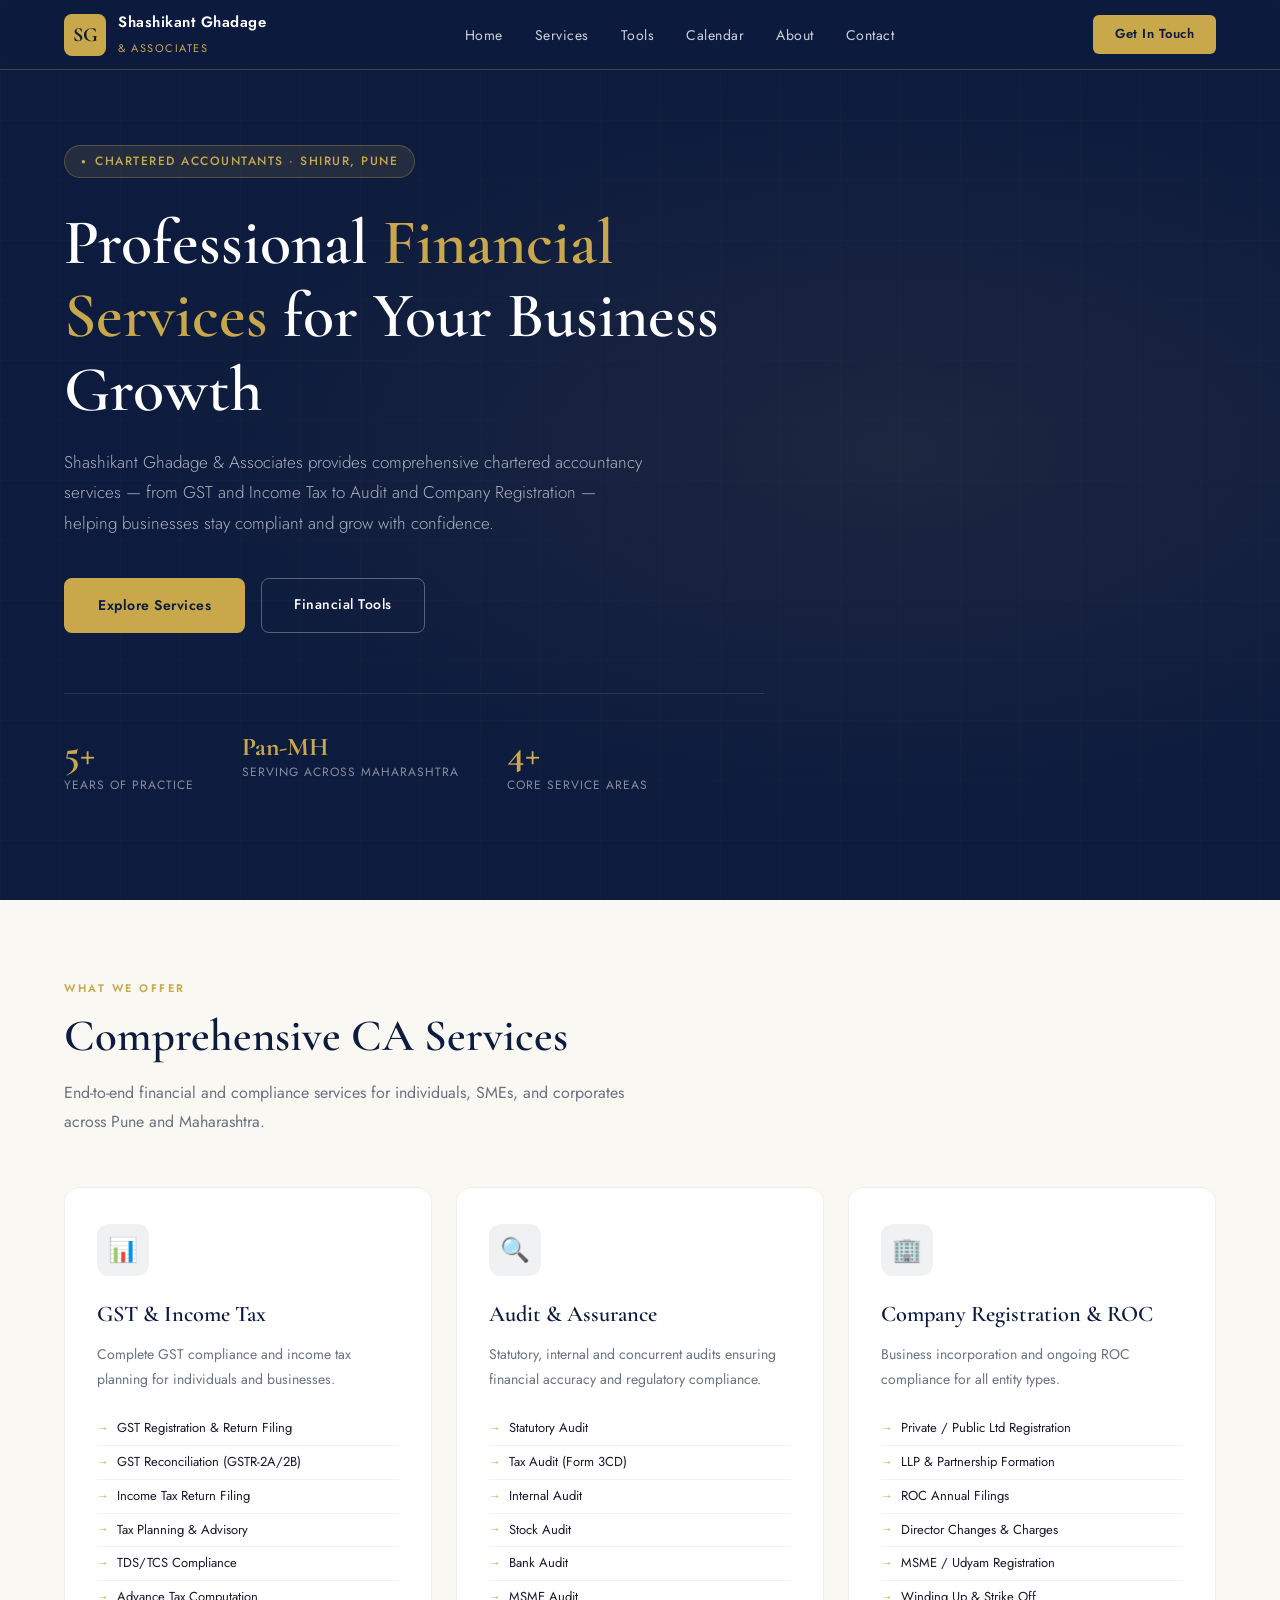
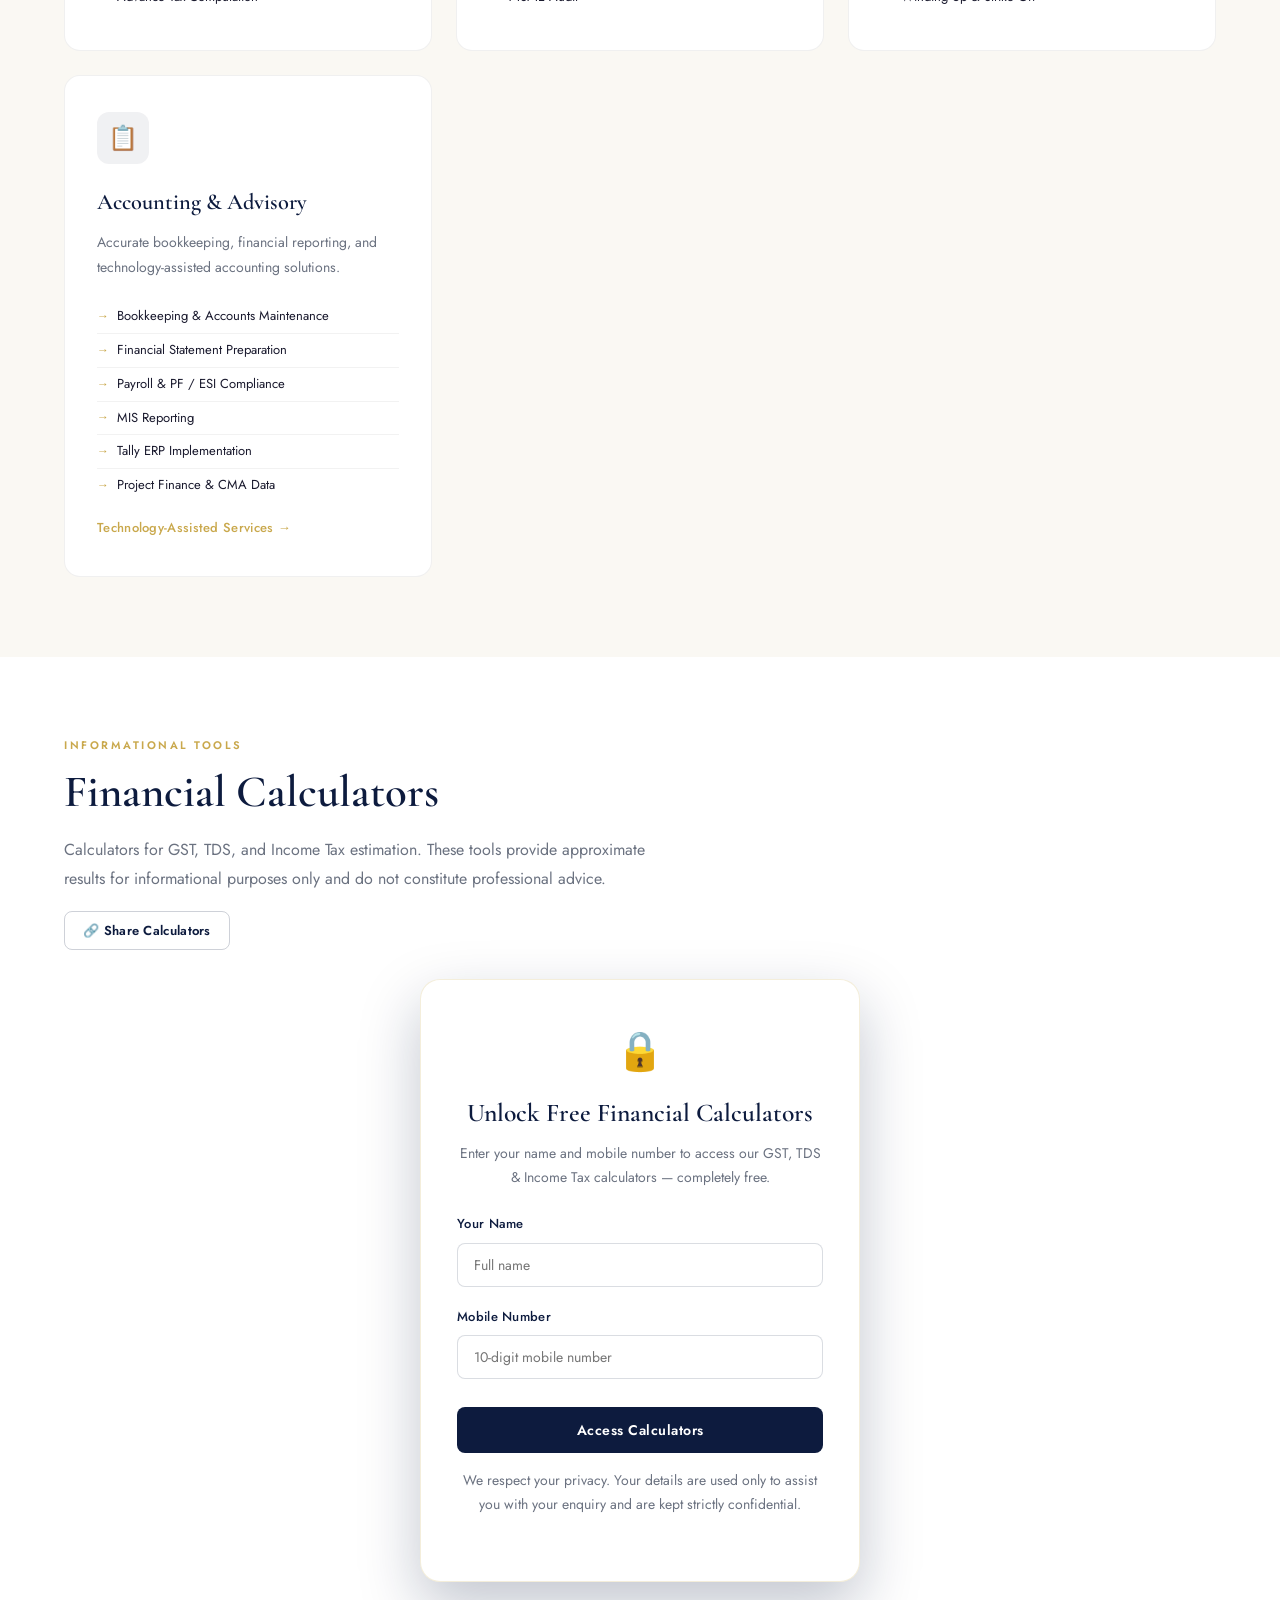
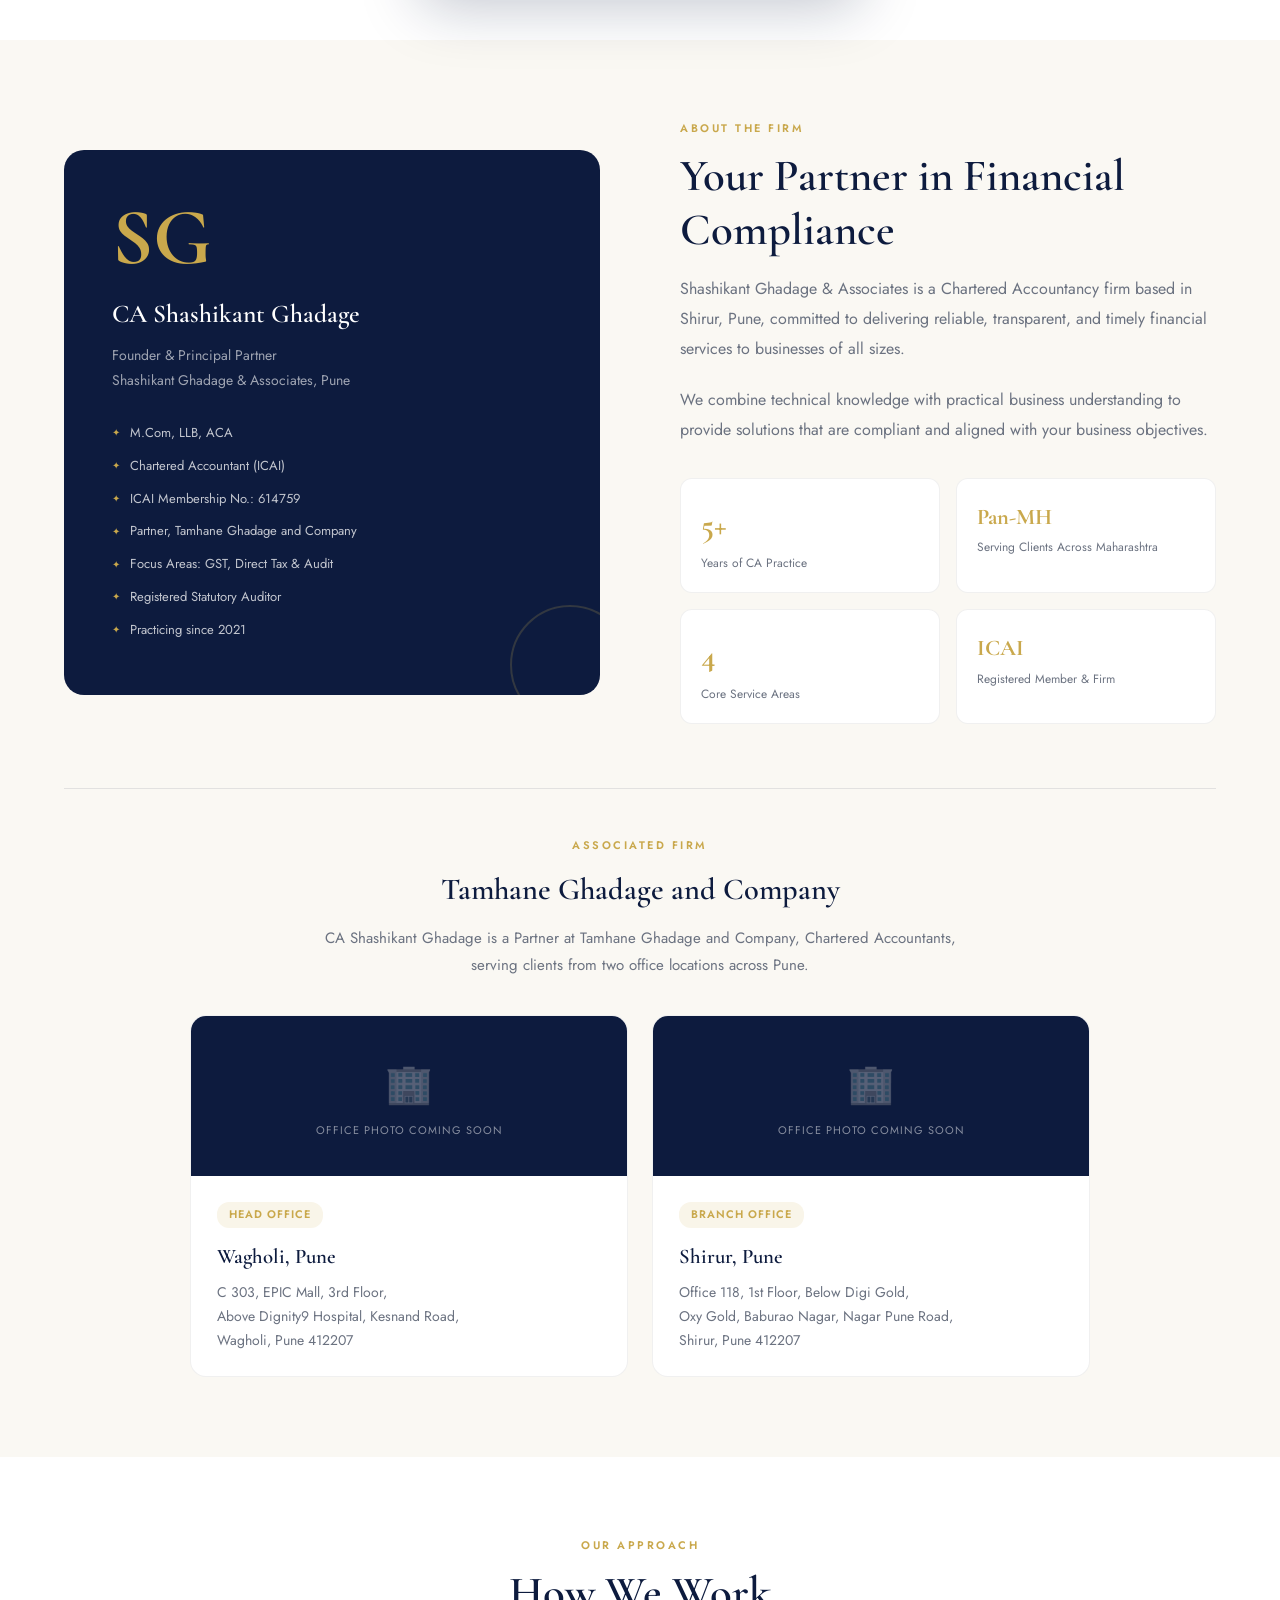
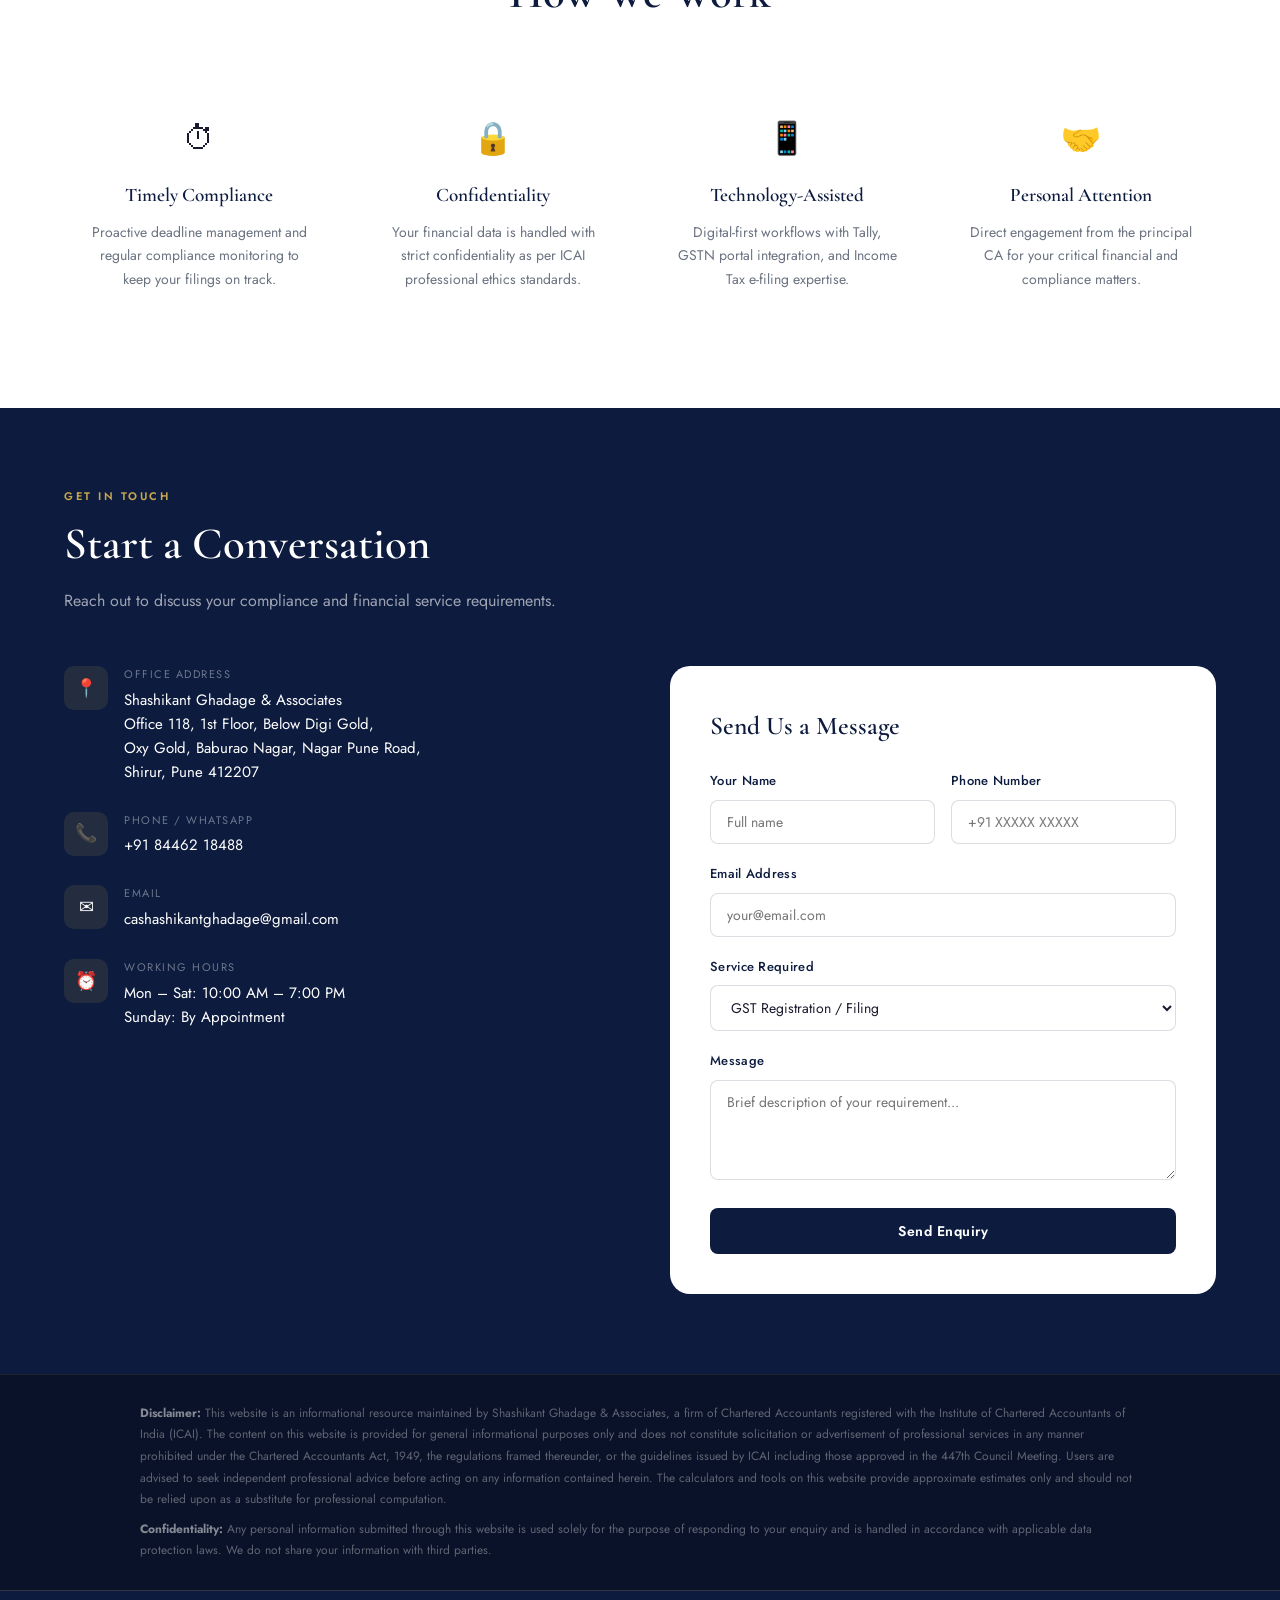
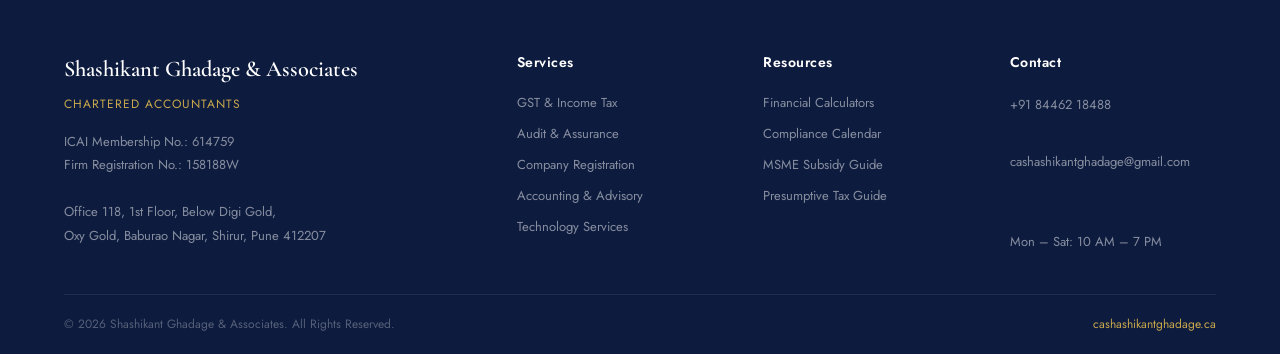
==== index.html @ b11e9767 "Add qualifications and associated firm (Tamhane Ghadage and Company) - Profile now lists qualificati" ====
<!DOCTYPE html>
<html lang="en">
<head>
<meta charset="UTF-8">
<meta name="viewport" content="width=device-width, initial-scale=1.0">
<title>Shashikant Ghadage & Associates | Chartered Accountants, Pune</title>
<meta name="description" content="Shashikant Ghadage & Associates is a Chartered Accountancy firm in Shirur, Pune offering GST, Income Tax, Audit, Company Registration and financial advisory services.">
<meta property="og:title" content="Shashikant Ghadage & Associates | Chartered Accountants">
<meta property="og:description" content="Professional CA services — GST, Income Tax, Audit and Company Registration — for businesses across Pune and Maharashtra.">
<meta property="og:type" content="website">
<meta property="og:url" content="https://cashashikantghadage.ca">
<link rel="icon" type="image/svg+xml" href="favicon.svg">
<link rel="canonical" href="https://cashashikantghadage.ca">
<link rel="preconnect" href="https://fonts.googleapis.com">
<link href="https://fonts.googleapis.com/css2?family=Cormorant+Garamond:wght@400;500;600;700&family=Jost:wght@300;400;500;600&display=swap" rel="stylesheet">
<link rel="stylesheet" href="style.css">
<style>
  /* ── Hero ── */
  #home {
    min-height: 100vh; background: var(--navy);
    display: flex; align-items: center; padding: 100px 5% 60px;
    position: relative; overflow: hidden;
  }
  .hero-bg {
    position: absolute; inset: 0;
    background: radial-gradient(ellipse at 70% 50%, rgba(201,168,76,0.08) 0%, transparent 60%);
  }
  .hero-grid {
    position: absolute; inset: 0; opacity: 0.04;
    background-image: linear-gradient(rgba(201,168,76,0.5) 1px, transparent 1px),
      linear-gradient(90deg, rgba(201,168,76,0.5) 1px, transparent 1px);
    background-size: 60px 60px;
  }
  .hero-content { max-width: 700px; position: relative; }
  .hero-badge {
    display: inline-flex; align-items: center; gap: 8px;
    background: rgba(201,168,76,0.12); border: 1px solid rgba(201,168,76,0.3);
    color: var(--gold); padding: 6px 16px; border-radius: 20px;
    font-size: 12px; font-weight: 500; letter-spacing: 1.5px; text-transform: uppercase;
    margin-bottom: 28px;
  }
  .hero-badge::before { content: '\25CF'; font-size: 8px; }
  #home h1 {
    font-family: 'Cormorant Garamond', serif;
    font-size: clamp(2.8rem, 5vw, 4.2rem);
    font-weight: 600; color: var(--white); line-height: 1.15;
    margin-bottom: 20px;
  }
  #home h1 em { color: var(--gold); font-style: normal; }
  .hero-sub {
    font-size: 17px; color: rgba(255,255,255,0.65); line-height: 1.8;
    margin-bottom: 40px; font-weight: 300; max-width: 580px;
  }
  .hero-btns { display: flex; gap: 16px; flex-wrap: wrap; }
  .hero-btns .btn-outline { color: var(--white); border-color: rgba(255,255,255,0.3); }
  .hero-btns .btn-outline:hover { border-color: var(--gold); color: var(--gold); }
  .hero-stats {
    display: flex; gap: 48px; margin-top: 60px;
    padding-top: 40px; border-top: 1px solid rgba(255,255,255,0.1);
  }
  .stat-num {
    font-family: 'Cormorant Garamond', serif;
    font-size: 2.4rem; font-weight: 700; color: var(--gold); line-height: 1;
  }
  .stat-lbl { font-size: 12px; color: rgba(255,255,255,0.5); margin-top: 4px; letter-spacing: 1px; text-transform: uppercase; }

  /* ── Services ── */
  #services { background: var(--cream); }
  .services-grid { display: grid; grid-template-columns: repeat(auto-fit, minmax(280px, 1fr)); gap: 24px; }
  .service-card {
    background: var(--white); border-radius: 16px; padding: 36px 32px;
    border: 1px solid rgba(0,0,0,0.06); transition: all 0.3s;
    position: relative; overflow: hidden;
  }
  .service-card::before {
    content: ''; position: absolute; top: 0; left: 0; right: 0;
    height: 3px; background: var(--gold); transform: scaleX(0); transition: transform 0.3s;
  }
  .service-card:hover { transform: translateY(-4px); box-shadow: 0 20px 40px rgba(13,27,62,0.1); }
  .service-card:hover::before { transform: scaleX(1); }
  .svc-icon {
    width: 52px; height: 52px; background: rgba(13,27,62,0.06);
    border-radius: 12px; display: flex; align-items: center; justify-content: center;
    font-size: 24px; margin-bottom: 20px;
  }
  .service-card h3 {
    font-family: 'Cormorant Garamond', serif; font-size: 1.4rem;
    font-weight: 600; color: var(--navy); margin-bottom: 10px;
  }
  .service-card p { font-size: 14px; color: var(--muted); line-height: 1.8; margin-bottom: 20px; }
  .svc-list { list-style: none; }
  .svc-list li {
    font-size: 13px; color: var(--text); padding: 6px 0;
    border-bottom: 1px solid rgba(0,0,0,0.05); display: flex; align-items: center; gap: 8px;
  }
  .svc-list li::before { content: '\2192'; color: var(--gold); font-size: 12px; }
  .svc-list li:last-child { border-bottom: none; }
  .service-card .svc-link {
    display: inline-block; margin-top: 16px; font-size: 13px;
    color: var(--gold); text-decoration: none; font-weight: 500;
    letter-spacing: 0.3px; transition: color 0.2s;
  }
  .service-card .svc-link:hover { color: var(--navy); }

  /* ── Tools ── */
  #tools { background: var(--white); }
  .tools-tabs { display: flex; gap: 8px; margin-bottom: 40px; flex-wrap: wrap; }
  .tool-tab {
    padding: 10px 24px; border-radius: 8px; font-size: 14px; font-weight: 500;
    cursor: pointer; border: 1.5px solid rgba(13,27,62,0.15);
    background: transparent; color: var(--muted); transition: all 0.2s; font-family: 'Jost', sans-serif;
  }
  .tool-tab.active { background: var(--navy); color: var(--white); border-color: var(--navy); }
  .tool-tab:hover:not(.active) { border-color: var(--navy); color: var(--navy); }
  .tool-panel { display: none; }
  .tool-panel.active { display: block; }
  .tool-card {
    background: var(--cream); border-radius: 20px; padding: 40px;
    border: 1px solid var(--border);
  }
  .tool-grid { display: grid; grid-template-columns: 1fr 1fr; gap: 40px; align-items: start; }
  .tool-inputs h3 { font-family: 'Cormorant Garamond', serif; font-size: 1.5rem; font-weight: 600; color: var(--navy); margin-bottom: 6px; }
  .tool-inputs p { font-size: 14px; color: var(--muted); margin-bottom: 28px; }

  /* ── Tools lead gate ── */
  #toolsWrap { position: relative; }
  .tools-gate { display: none; }
  #toolsWrap.locked .tools-inner { filter: blur(7px); pointer-events: none; user-select: none; max-height: 560px; overflow: hidden; }
  #toolsWrap.locked .tools-gate {
    display: flex; position: absolute; inset: 0; z-index: 5;
    align-items: center; justify-content: center; padding: 20px;
  }
  .gate-card {
    background: var(--white); border-radius: 20px; padding: 40px 36px;
    max-width: 440px; width: 100%; text-align: center;
    box-shadow: 0 24px 60px rgba(13,27,62,0.25); border: 1px solid var(--border);
  }
  .gate-card .gate-icon { font-size: 2.4rem; margin-bottom: 12px; }
  .gate-card h3 { font-family: 'Cormorant Garamond', serif; font-size: 1.6rem; font-weight: 600; color: var(--navy); margin-bottom: 8px; }
  .gate-card > p { font-size: 14px; color: var(--muted); line-height: 1.7; margin-bottom: 24px; }
  .gate-card .form-group { text-align: left; }
  .gate-card .calc-btn { margin-top: 8px; }
  .gate-note { font-size: 11px; color: var(--muted); margin-top: 16px; line-height: 1.6; }

  /* ── About ── */
  #about { background: var(--cream); }
  .about-grid { display: grid; grid-template-columns: 1fr 1fr; gap: 80px; align-items: center; }
  .about-visual {
    background: var(--navy); border-radius: 20px; padding: 48px;
    position: relative; overflow: hidden;
  }
  .about-visual::after {
    content: ''; position: absolute; bottom: -30px; right: -30px;
    width: 120px; height: 120px; border: 2px solid rgba(201,168,76,0.2); border-radius: 50%;
  }
  .about-initials {
    font-family: 'Cormorant Garamond', serif;
    font-size: 5rem; font-weight: 700; color: var(--gold); line-height: 1; margin-bottom: 16px;
  }
  .about-visual h3 { color: var(--white); font-family: 'Cormorant Garamond', serif; font-size: 1.6rem; font-weight: 600; margin-bottom: 8px; }
  .about-visual p { color: rgba(255,255,255,0.6); font-size: 14px; line-height: 1.8; }
  .qual-list { list-style: none; margin-top: 24px; }
  .qual-list li { color: rgba(255,255,255,0.75); font-size: 13px; padding: 6px 0; display: flex; align-items: center; gap: 10px; }
  .qual-list li::before { content: '\2726'; color: var(--gold); font-size: 10px; }
  .about-content p { font-size: 16px; color: var(--muted); line-height: 1.9; margin-bottom: 20px; }
  .about-points { display: grid; grid-template-columns: 1fr 1fr; gap: 16px; margin-top: 32px; }
  .about-point {
    background: var(--white); border-radius: 12px; padding: 20px;
    border: 1px solid rgba(0,0,0,0.06);
  }
  .about-point .num { font-family: 'Cormorant Garamond', serif; font-size: 2rem; font-weight: 700; color: var(--gold); }
  .about-point .desc { font-size: 12px; color: var(--muted); margin-top: 4px; line-height: 1.5; }

  /* ── Associated Firm ── */
  .assoc-firm { margin-top: 64px; padding-top: 48px; border-top: 1px solid rgba(13,27,62,0.1); }
  .assoc-header { text-align: center; max-width: 640px; margin: 0 auto 36px; }
  .assoc-header h3 { font-family: 'Cormorant Garamond', serif; font-size: 1.9rem; font-weight: 600; color: var(--navy); margin-bottom: 10px; }
  .assoc-header p { font-size: 15px; color: var(--muted); line-height: 1.8; }
  .office-grid { display: grid; grid-template-columns: 1fr 1fr; gap: 24px; max-width: 900px; margin: 0 auto; }
  .office-card { background: var(--white); border-radius: 16px; overflow: hidden; border: 1px solid rgba(0,0,0,0.06); transition: all 0.3s; }
  .office-card:hover { transform: translateY(-4px); box-shadow: 0 20px 40px rgba(13,27,62,0.1); }
  .office-photo { height: 160px; background: var(--navy); display: flex; flex-direction: column; align-items: center; justify-content: center; gap: 8px; color: rgba(255,255,255,0.5); }
  .office-photo span { font-size: 2.4rem; opacity: 0.7; }
  .office-photo small { font-size: 11px; letter-spacing: 1px; text-transform: uppercase; }
  .office-body { padding: 24px 26px; }
  .office-badge { display: inline-block; background: rgba(201,168,76,0.12); color: var(--gold); font-size: 11px; font-weight: 600; letter-spacing: 1px; text-transform: uppercase; padding: 4px 12px; border-radius: 12px; margin-bottom: 12px; }
  .office-body h4 { font-family: 'Cormorant Garamond', serif; font-size: 1.3rem; font-weight: 600; color: var(--navy); margin-bottom: 8px; }
  .office-body p { font-size: 14px; color: var(--muted); line-height: 1.7; }
  @media (max-width: 768px) { .office-grid { grid-template-columns: 1fr; } }

  /* ── Why Us ── */
  #why { background: var(--white); }
  .why-grid { display: grid; grid-template-columns: repeat(auto-fit, minmax(220px, 1fr)); gap: 24px; }
  .why-card { text-align: center; padding: 36px 24px; }
  .why-icon { font-size: 2rem; margin-bottom: 16px; }
  .why-card h4 { font-family: 'Cormorant Garamond', serif; font-size: 1.2rem; font-weight: 600; color: var(--navy); margin-bottom: 10px; }
  .why-card p { font-size: 14px; color: var(--muted); line-height: 1.7; }

  /* ── Contact ── */
  #contact { background: var(--navy); color: var(--white); }
  #contact .section-tag { color: var(--gold); }
  #contact h2 { color: var(--white); }
  #contact .section-sub { color: rgba(255,255,255,0.6); }
  .contact-grid { display: grid; grid-template-columns: 1fr 1fr; gap: 60px; }
  .contact-item { display: flex; gap: 16px; margin-bottom: 28px; }
  .c-icon {
    width: 44px; height: 44px; background: rgba(201,168,76,0.12);
    border-radius: 10px; display: flex; align-items: center; justify-content: center;
    font-size: 18px; flex-shrink: 0;
  }
  .c-label { font-size: 11px; color: rgba(255,255,255,0.4); letter-spacing: 1.5px; text-transform: uppercase; margin-bottom: 4px; }
  .c-val { font-size: 15px; color: var(--white); line-height: 1.6; }
  .c-val a { color: var(--white); text-decoration: none; }
  .c-val a:hover { color: var(--gold); }
  .contact-form-wrap { background: var(--white); border-radius: 20px; padding: 40px; }
  .contact-form-wrap h3 { font-family: 'Cormorant Garamond', serif; font-size: 1.6rem; font-weight: 600; color: var(--navy); margin-bottom: 24px; }
  .contact-form-wrap .submit-btn {
    width: 100%; padding: 13px; background: var(--navy); color: var(--white);
    border: none; border-radius: 8px; font-size: 14px; font-weight: 600;
    cursor: pointer; font-family: 'Jost', sans-serif; letter-spacing: 0.5px; transition: background 0.2s;
  }
  .contact-form-wrap .submit-btn:hover { background: var(--gold); color: var(--navy); }

  /* ── Mobile ── */
  @media (max-width: 768px) {
    .tool-grid, .about-grid, .contact-grid { grid-template-columns: 1fr; gap: 28px; }
    .hero-stats { gap: 28px; }
    .about-points { grid-template-columns: 1fr 1fr; }
    .tool-card { padding: 24px; }
  }
</style>
</head>
<body>

<!-- NAVIGATION -->
<nav class="site-nav">
  <a class="logo" href="#home">
    <div class="logo-icon">SG</div>
    <div class="logo-text">
      <span>Shashikant Ghadage</span>
      <small>& Associates</small>
    </div>
  </a>
  <ul class="nav-links">
    <li><a href="#home">Home</a></li>
    <li><a href="#services">Services</a></li>
    <li><a href="#tools">Tools</a></li>
    <li><a href="compliance-calendar.html">Calendar</a></li>
    <li><a href="#about">About</a></li>
    <li><a href="#contact">Contact</a></li>
  </ul>
  <a class="nav-cta" href="#contact">Get In Touch</a>
  <button class="hamburger" onclick="toggleMenu()" aria-label="Toggle navigation">
    <span></span><span></span><span></span>
  </button>
</nav>

<!-- HERO -->
<section id="home">
  <div class="hero-bg"></div>
  <div class="hero-grid"></div>
  <div class="hero-content">
    <div class="hero-badge">Chartered Accountants &middot; Shirur, Pune</div>
    <h1>Professional <em>Financial Services</em> for Your Business Growth</h1>
    <p class="hero-sub">Shashikant Ghadage & Associates provides comprehensive chartered accountancy services — from GST and Income Tax to Audit and Company Registration — helping businesses stay compliant and grow with confidence.</p>
    <div class="hero-btns">
      <a href="#services" class="btn-primary">Explore Services</a>
      <a href="#tools" class="btn-outline">Financial Tools</a>
    </div>
    <div class="hero-stats">
      <div>
        <div class="stat-num" data-count="5">0</div>
        <div class="stat-lbl">Years of Practice</div>
      </div>
      <div>
        <div class="stat-num" style="font-size:1.6rem; line-height:1;">Pan-MH</div>
        <div class="stat-lbl">Serving Across Maharashtra</div>
      </div>
      <div>
        <div class="stat-num" data-count="4">0</div>
        <div class="stat-lbl">Core Service Areas</div>
      </div>
    </div>
  </div>
</section>

<!-- SERVICES -->
<section id="services">
  <div class="section-header fade-up">
    <div class="section-tag">What We Offer</div>
    <h2>Comprehensive CA Services</h2>
    <p class="section-sub">End-to-end financial and compliance services for individuals, SMEs, and corporates across Pune and Maharashtra.</p>
  </div>
  <div class="services-grid">
    <div class="service-card fade-up">
      <div class="svc-icon">&#128202;</div>
      <h3>GST & Income Tax</h3>
      <p>Complete GST compliance and income tax planning for individuals and businesses.</p>
      <ul class="svc-list">
        <li>GST Registration & Return Filing</li>
        <li>GST Reconciliation (GSTR-2A/2B)</li>
        <li>Income Tax Return Filing</li>
        <li>Tax Planning & Advisory</li>
        <li>TDS/TCS Compliance</li>
        <li>Advance Tax Computation</li>
      </ul>
    </div>
    <div class="service-card fade-up">
      <div class="svc-icon">&#128269;</div>
      <h3>Audit & Assurance</h3>
      <p>Statutory, internal and concurrent audits ensuring financial accuracy and regulatory compliance.</p>
      <ul class="svc-list">
        <li>Statutory Audit</li>
        <li>Tax Audit (Form 3CD)</li>
        <li>Internal Audit</li>
        <li>Stock Audit</li>
        <li>Bank Audit</li>
        <li>MSME Audit</li>
      </ul>
    </div>
    <div class="service-card fade-up">
      <div class="svc-icon">&#127970;</div>
      <h3>Company Registration & ROC</h3>
      <p>Business incorporation and ongoing ROC compliance for all entity types.</p>
      <ul class="svc-list">
        <li>Private / Public Ltd Registration</li>
        <li>LLP & Partnership Formation</li>
        <li>ROC Annual Filings</li>
        <li>Director Changes & Charges</li>
        <li>MSME / Udyam Registration</li>
        <li>Winding Up & Strike Off</li>
      </ul>
    </div>
    <div class="service-card fade-up">
      <div class="svc-icon">&#128203;</div>
      <h3>Accounting & Advisory</h3>
      <p>Accurate bookkeeping, financial reporting, and technology-assisted accounting solutions.</p>
      <ul class="svc-list">
        <li>Bookkeeping & Accounts Maintenance</li>
        <li>Financial Statement Preparation</li>
        <li>Payroll & PF / ESI Compliance</li>
        <li>MIS Reporting</li>
        <li>Tally ERP Implementation</li>
        <li>Project Finance & CMA Data</li>
      </ul>
      <a href="automation-services.html" class="svc-link">Technology-Assisted Services &rarr;</a>
    </div>
  </div>
</section>

<!-- FINANCIAL TOOLS -->
<section id="tools">
  <div class="section-header fade-up">
    <div class="section-tag">Informational Tools</div>
    <h2>Financial Calculators</h2>
    <p class="section-sub">Calculators for GST, TDS, and Income Tax estimation. These tools provide approximate results for informational purposes only and do not constitute professional advice.</p>
    <button class="share-btn" style="margin-top:18px;" onclick="sgaShare('https://cashashikantghadage.ca/#tools','Free Financial Calculators &mdash; SG &amp; Associates','Use these free GST, TDS &amp; Income Tax calculators by Shashikant Ghadage &amp; Associates:')">&#128279; Share Calculators</button>
  </div>
  <div id="toolsWrap" class="fade-up">
    <!-- Lead-capture gate (activates only when SGA_LEAD_URL is set) -->
    <div class="tools-gate" id="toolsGate">
      <div class="gate-card">
        <div class="gate-icon">&#128274;</div>
        <h3>Unlock Free Financial Calculators</h3>
        <p>Enter your name and mobile number to access our GST, TDS &amp; Income Tax calculators &mdash; completely free.</p>
        <div class="form-group">
          <label>Your Name</label>
          <input type="text" id="gate-name" placeholder="Full name">
        </div>
        <div class="form-group">
          <label>Mobile Number</label>
          <input type="tel" id="gate-mobile" placeholder="10-digit mobile number" maxlength="10">
        </div>
        <button class="calc-btn" onclick="unlockTools()">Access Calculators</button>
        <p class="gate-note">We respect your privacy. Your details are used only to assist you with your enquiry and are kept strictly confidential.</p>
      </div>
    </div>
    <div class="tools-inner">
  <div class="tools-tabs">
    <button class="tool-tab active" onclick="switchTab('gst', this)">GST Calculator</button>
    <button class="tool-tab" onclick="switchTab('tds', this)">TDS Calculator</button>
    <button class="tool-tab" onclick="switchTab('tax', this)">Income Tax Estimator</button>
  </div>

  <!-- GST CALCULATOR -->
  <div id="gst" class="tool-panel active fade-up">
    <div class="tool-card">
      <div class="tool-grid">
        <div class="tool-inputs">
          <h3>GST Calculator</h3>
          <p>Calculate GST inclusive or exclusive on any transaction</p>
          <div class="form-group">
            <label>Amount (&#8377;)</label>
            <input type="number" id="gst-amount" placeholder="Enter amount">
          </div>
          <div class="form-group">
            <label>GST Rate</label>
            <select id="gst-rate">
              <option value="5">5% GST</option>
              <option value="12" selected>12% GST</option>
              <option value="18">18% GST</option>
              <option value="28">28% GST</option>
              <option value="0">0% GST (Exempt)</option>
            </select>
          </div>
          <div class="form-group">
            <label>Calculation Type</label>
            <select id="gst-type">
              <option value="exclusive">Add GST to Amount (Exclusive)</option>
              <option value="inclusive">Extract GST from Amount (Inclusive)</option>
            </select>
          </div>
          <div class="form-group">
            <label>Supply Type</label>
            <select id="gst-supply">
              <option value="intra">Intra-State (CGST + SGST)</option>
              <option value="inter">Inter-State (IGST)</option>
            </select>
          </div>
          <button class="calc-btn" onclick="calcGST()">Calculate GST</button>
        </div>
        <div class="tool-result" id="gst-result">
          <div class="result-title">GST Breakdown</div>
          <div class="result-placeholder">Enter amount and click Calculate</div>
        </div>
      </div>
    </div>
  </div>

  <!-- TDS CALCULATOR -->
  <div id="tds" class="tool-panel fade-up">
    <div class="tool-card">
      <div class="tool-grid">
        <div class="tool-inputs">
          <h3>TDS Calculator</h3>
          <p>Compute TDS deduction as per Income Tax Act sections</p>
          <div class="form-group">
            <label>Payment Nature (Section)</label>
            <select id="tds-section">
              <option value="194C_i">Contractor - Individual/HUF (Sec 194C) - 1%</option>
              <option value="194C_o">Contractor - Others (Sec 194C) - 2%</option>
              <option value="194J_p">Professional Fees (Sec 194J) - 10%</option>
              <option value="194J_t">Technical Services (Sec 194J) - 2%</option>
              <option value="194I_l">Rent - Land/Building (Sec 194I) - 10%</option>
              <option value="194I_p">Rent - Plant & Machinery (Sec 194I) - 2%</option>
              <option value="194A">Interest - Bank (Sec 194A) - 10%</option>
              <option value="194H">Commission/Brokerage (Sec 194H) - 5%</option>
              <option value="194B">Lottery/Games (Sec 194B) - 30%</option>
              <option value="192">Salary (Sec 192) - Slab Rate</option>
            </select>
          </div>
          <div class="form-group">
            <label>Payment Amount (&#8377;)</label>
            <input type="number" id="tds-amount" placeholder="Enter payment amount">
          </div>
          <div class="form-group">
            <label>Deductee Type</label>
            <select id="tds-deductee">
              <option value="resident">Resident (with PAN)</option>
              <option value="no-pan">Resident (without PAN) — 20% or normal, whichever higher</option>
            </select>
          </div>
          <button class="calc-btn" onclick="calcTDS()">Calculate TDS</button>
        </div>
        <div class="tool-result" id="tds-result">
          <div class="result-title">TDS Computation</div>
          <div class="result-placeholder">Select section and enter amount</div>
        </div>
      </div>
    </div>
  </div>

  <!-- INCOME TAX ESTIMATOR -->
  <div id="tax" class="tool-panel fade-up">
    <div class="tool-card">
      <div class="tool-grid">
        <div class="tool-inputs">
          <h3>Income Tax Estimator</h3>
          <p>Estimate tax liability for FY 2025-26 (AY 2026-27)</p>
          <div class="form-group">
            <label>Gross Annual Income (&#8377;)</label>
            <input type="number" id="tax-income" placeholder="e.g. 1200000">
          </div>
          <div class="form-group">
            <label>Regime</label>
            <select id="tax-regime">
              <option value="new">New Regime (Default)</option>
              <option value="old">Old Regime</option>
            </select>
          </div>
          <div class="form-group" id="deduction-group">
            <label>Total Deductions under Old Regime (&#8377;) <small style="color:var(--muted);font-size:11px;">(80C, 80D, HRA, etc.)</small></label>
            <input type="number" id="tax-deductions" placeholder="e.g. 150000">
          </div>
          <div class="form-group">
            <label>Age Group</label>
            <select id="tax-age">
              <option value="below60">Below 60 Years</option>
              <option value="60to80">Senior Citizen (60-80 Years)</option>
              <option value="above80">Super Senior (80+ Years)</option>
            </select>
          </div>
          <button class="calc-btn" onclick="calcTax()">Estimate Tax</button>
        </div>
        <div class="tool-result" id="tax-result">
          <div class="result-title">Tax Estimation</div>
          <div class="result-placeholder">Enter income details and click Estimate</div>
        </div>
      </div>
    </div>
  </div>
    </div><!-- /.tools-inner -->
  </div><!-- /#toolsWrap -->
</section>

<!-- ABOUT -->
<section id="about">
  <div class="about-grid">
    <div class="about-visual fade-up">
      <div class="about-initials">SG</div>
      <h3>CA Shashikant Ghadage</h3>
      <p>Founder & Principal Partner<br>Shashikant Ghadage & Associates, Pune</p>
      <ul class="qual-list">
        <li>M.Com, LLB, ACA</li>
        <li>Chartered Accountant (ICAI)</li>
        <li>ICAI Membership No.: 614759</li>
        <li>Partner, Tamhane Ghadage and Company</li>
        <li>Focus Areas: GST, Direct Tax & Audit</li>
        <li>Registered Statutory Auditor</li>
        <li>Practicing since 2021</li>
      </ul>
    </div>
    <div class="about-content fade-up">
      <div class="section-tag">About the Firm</div>
      <h2>Your Partner in Financial Compliance</h2>
      <p>Shashikant Ghadage & Associates is a Chartered Accountancy firm based in Shirur, Pune, committed to delivering reliable, transparent, and timely financial services to businesses of all sizes.</p>
      <p>We combine technical knowledge with practical business understanding to provide solutions that are compliant and aligned with your business objectives.</p>
      <div class="about-points">
        <div class="about-point">
          <div class="num">5+</div>
          <div class="desc">Years of CA Practice</div>
        </div>
        <div class="about-point">
          <div class="num" style="font-size:1.4rem;">Pan-MH</div>
          <div class="desc">Serving Clients Across Maharashtra</div>
        </div>
        <div class="about-point">
          <div class="num">4</div>
          <div class="desc">Core Service Areas</div>
        </div>
        <div class="about-point">
          <div class="num" style="font-size:1.4rem;">ICAI</div>
          <div class="desc">Registered Member & Firm</div>
        </div>
      </div>
    </div>
  </div>

  <!-- ASSOCIATED FIRM -->
  <div class="assoc-firm fade-up">
    <div class="assoc-header">
      <div class="section-tag">Associated Firm</div>
      <h3>Tamhane Ghadage and Company</h3>
      <p>CA Shashikant Ghadage is a Partner at Tamhane Ghadage and Company, Chartered Accountants, serving clients from two office locations across Pune.</p>
    </div>
    <div class="office-grid">
      <div class="office-card">
        <div class="office-photo"><span>&#127970;</span><small>Office photo coming soon</small></div>
        <div class="office-body">
          <span class="office-badge">Head Office</span>
          <h4>Wagholi, Pune</h4>
          <p>C 303, EPIC Mall, 3rd Floor,<br>Above Dignity9 Hospital, Kesnand Road,<br>Wagholi, Pune 412207</p>
        </div>
      </div>
      <div class="office-card">
        <div class="office-photo"><span>&#127970;</span><small>Office photo coming soon</small></div>
        <div class="office-body">
          <span class="office-badge">Branch Office</span>
          <h4>Shirur, Pune</h4>
          <p>Office 118, 1st Floor, Below Digi Gold,<br>Oxy Gold, Baburao Nagar, Nagar Pune Road,<br>Shirur, Pune 412207</p>
        </div>
      </div>
    </div>
  </div>
</section>

<!-- WHY US -->
<section id="why">
  <div class="section-header fade-up" style="text-align:center; max-width: 600px; margin: 0 auto 56px;">
    <div class="section-tag">Our Approach</div>
    <h2>How We Work</h2>
  </div>
  <div class="why-grid">
    <div class="why-card fade-up">
      <div class="why-icon">&#9201;</div>
      <h4>Timely Compliance</h4>
      <p>Proactive deadline management and regular compliance monitoring to keep your filings on track.</p>
    </div>
    <div class="why-card fade-up">
      <div class="why-icon">&#128274;</div>
      <h4>Confidentiality</h4>
      <p>Your financial data is handled with strict confidentiality as per ICAI professional ethics standards.</p>
    </div>
    <div class="why-card fade-up">
      <div class="why-icon">&#128241;</div>
      <h4>Technology-Assisted</h4>
      <p>Digital-first workflows with Tally, GSTN portal integration, and Income Tax e-filing expertise.</p>
    </div>
    <div class="why-card fade-up">
      <div class="why-icon">&#129309;</div>
      <h4>Personal Attention</h4>
      <p>Direct engagement from the principal CA for your critical financial and compliance matters.</p>
    </div>
  </div>
</section>

<!-- CONTACT -->
<section id="contact">
  <div class="section-header fade-up">
    <div class="section-tag">Get In Touch</div>
    <h2>Start a Conversation</h2>
    <p class="section-sub">Reach out to discuss your compliance and financial service requirements.</p>
  </div>
  <div class="contact-grid">
    <div class="contact-info fade-up">
      <div class="contact-item">
        <div class="c-icon">&#128205;</div>
        <div>
          <div class="c-label">Office Address</div>
          <div class="c-val">Shashikant Ghadage & Associates<br>Office 118, 1st Floor, Below Digi Gold,<br>Oxy Gold, Baburao Nagar, Nagar Pune Road,<br>Shirur, Pune 412207</div>
        </div>
      </div>
      <div class="contact-item">
        <div class="c-icon">&#128222;</div>
        <div>
          <div class="c-label">Phone / WhatsApp</div>
          <div class="c-val"><a href="tel:+918446218488">+91 84462 18488</a></div>
        </div>
      </div>
      <div class="contact-item">
        <div class="c-icon">&#9993;</div>
        <div>
          <div class="c-label">Email</div>
          <div class="c-val"><a href="mailto:cashashikantghadage@gmail.com">cashashikantghadage@gmail.com</a></div>
        </div>
      </div>
      <div class="contact-item">
        <div class="c-icon">&#9200;</div>
        <div>
          <div class="c-label">Working Hours</div>
          <div class="c-val">Mon &ndash; Sat: 10:00 AM &ndash; 7:00 PM<br>Sunday: By Appointment</div>
        </div>
      </div>
    </div>
    <div class="contact-form-wrap fade-up">
      <h3>Send Us a Message</h3>
      <form id="contactForm" onsubmit="submitContact(event)">
        <div class="form-row">
          <div class="form-group">
            <label>Your Name</label>
            <input type="text" id="cf-name" required placeholder="Full name">
          </div>
          <div class="form-group">
            <label>Phone Number</label>
            <input type="tel" id="cf-phone" required placeholder="+91 XXXXX XXXXX">
          </div>
        </div>
        <div class="form-group">
          <label>Email Address</label>
          <input type="email" id="cf-email" placeholder="your@email.com">
        </div>
        <div class="form-group">
          <label>Service Required</label>
          <select id="cf-service">
            <option>GST Registration / Filing</option>
            <option>Income Tax Return</option>
            <option>Audit Services</option>
            <option>Company Registration</option>
            <option>TDS Compliance</option>
            <option>Project Finance / CMA</option>
            <option>Other</option>
          </select>
        </div>
        <div class="form-group">
          <label>Message</label>
          <textarea id="cf-message" placeholder="Brief description of your requirement..."></textarea>
        </div>
        <button type="submit" class="submit-btn">Send Enquiry</button>
      </form>
    </div>
  </div>
</section>

<!-- DISCLAIMER -->
<div class="disclaimer-bar">
  <p><strong>Disclaimer:</strong> This website is an informational resource maintained by Shashikant Ghadage & Associates, a firm of Chartered Accountants registered with the Institute of Chartered Accountants of India (ICAI). The content on this website is provided for general informational purposes only and does not constitute solicitation or advertisement of professional services in any manner prohibited under the Chartered Accountants Act, 1949, the regulations framed thereunder, or the guidelines issued by ICAI including those approved in the 447th Council Meeting. Users are advised to seek independent professional advice before acting on any information contained herein. The calculators and tools on this website provide approximate estimates only and should not be relied upon as a substitute for professional computation.</p>
  <p><strong>Confidentiality:</strong> Any personal information submitted through this website is used solely for the purpose of responding to your enquiry and is handled in accordance with applicable data protection laws. We do not share your information with third parties.</p>
</div>

<!-- FOOTER -->
<footer class="site-footer">
  <div class="footer-grid">
    <div class="footer-brand">
      <h3>Shashikant Ghadage & Associates</h3>
      <div class="credentials">Chartered Accountants</div>
      <p>ICAI Membership No.: 614759<br>Firm Registration No.: 158188W<br><br>Office 118, 1st Floor, Below Digi Gold,<br>Oxy Gold, Baburao Nagar, Shirur, Pune 412207</p>
    </div>
    <div class="footer-col">
      <h4>Services</h4>
      <a href="#services">GST & Income Tax</a>
      <a href="#services">Audit & Assurance</a>
      <a href="#services">Company Registration</a>
      <a href="#services">Accounting & Advisory</a>
      <a href="automation-services.html">Technology Services</a>
    </div>
    <div class="footer-col">
      <h4>Resources</h4>
      <a href="#tools">Financial Calculators</a>
      <a href="compliance-calendar.html">Compliance Calendar</a>
      <a href="msme-subsidy-guide.html">MSME Subsidy Guide</a>
      <a href="presumptive-tax-guide.html">Presumptive Tax Guide</a>
    </div>
    <div class="footer-col">
      <h4>Contact</h4>
      <p><a href="tel:+918446218488" style="color:rgba(255,255,255,0.5); text-decoration:none;">+91 84462 18488</a><br>
      <a href="mailto:cashashikantghadage@gmail.com" style="color:rgba(255,255,255,0.5); text-decoration:none;">cashashikantghadage@gmail.com</a><br><br>
      Mon &ndash; Sat: 10 AM &ndash; 7 PM</p>
    </div>
  </div>
  <div class="footer-bottom">
    <p>&copy; 2026 Shashikant Ghadage & Associates. All Rights Reserved.</p>
    <p><a href="https://cashashikantghadage.ca">cashashikantghadage.ca</a></p>
  </div>
</footer>

<script>
/* ── Lead-capture backend ──────────────────────────────────────
   Paste your Google Apps Script Web App URL (ending in /exec)
   between the quotes to turn ON saving enquiries + tool leads.
   While empty, the tools stay open and nothing is gated.        */
var SGA_LEAD_URL = 'https://script.google.com/macros/s/AKfycbyG4rbyKMtHT9KYZTdkYKu8EwQbN8n_PF37122nw3QfkMRFyDNlSuv6X0hZf9XRAck2oA/exec';

function sgaSaveLead(payload) {
  if (!SGA_LEAD_URL) return;
  try {
    fetch(SGA_LEAD_URL, { method: 'POST', mode: 'no-cors', body: new URLSearchParams(payload) });
  } catch (err) { /* fire-and-forget */ }
}

/* WhatsApp send chooser — lets the visitor pick App (incl. Business) or Web */
function sgaWhatsApp(text) {
  var num = '918446218488';
  var appUrl = 'https://wa.me/' + num + '?text=' + text;
  var webUrl = 'https://web.whatsapp.com/send?phone=' + num + '&text=' + text;
  var ov = document.createElement('div');
  ov.className = 'wa-modal';
  ov.innerHTML =
    '<div class="wa-card">' +
      '<button class="wa-close" aria-label="Close">&times;</button>' +
      '<div class="wa-icon">&#128241;</div>' +
      '<h3>Send your enquiry on WhatsApp</h3>' +
      '<p>Choose how to open WhatsApp. On your phone you can pick WhatsApp or WhatsApp Business if both are installed.</p>' +
      '<a class="wa-btn wa-btn-green" href="' + appUrl + '" target="_blank" rel="noopener">Open WhatsApp App</a>' +
      '<a class="wa-btn wa-btn-outline" href="' + webUrl + '" target="_blank" rel="noopener">Open WhatsApp Web</a>' +
    '</div>';
  document.body.appendChild(ov);
  function close() { if (ov.parentNode) ov.parentNode.removeChild(ov); }
  ov.addEventListener('click', function(e) { if (e.target === ov) close(); });
  ov.querySelector('.wa-close').addEventListener('click', close);
  ov.querySelectorAll('.wa-btn').forEach(function(b) { b.addEventListener('click', function() { setTimeout(close, 400); }); });
}

/* Share — native share sheet on mobile; WhatsApp + Copy-link fallback */
function sgaShare(url, title, text) {
  if (navigator.share) {
    navigator.share({ title: title, text: text, url: url }).catch(function() {});
    return;
  }
  var waText = encodeURIComponent(text + ' ' + url);
  var ov = document.createElement('div');
  ov.className = 'wa-modal';
  ov.innerHTML =
    '<div class="wa-card">' +
      '<button class="wa-close" aria-label="Close">&times;</button>' +
      '<div class="wa-icon">&#128279;</div>' +
      '<h3>Share</h3>' +
      '<p>' + text + '</p>' +
      '<a class="wa-btn wa-btn-green" href="https://wa.me/?text=' + waText + '" target="_blank" rel="noopener">Share on WhatsApp</a>' +
      '<button class="wa-btn wa-btn-outline" type="button" id="sgaCopyBtn">Copy Link</button>' +
    '</div>';
  document.body.appendChild(ov);
  function close() { if (ov.parentNode) ov.parentNode.removeChild(ov); }
  ov.addEventListener('click', function(e) { if (e.target === ov) close(); });
  ov.querySelector('.wa-close').addEventListener('click', close);
  ov.querySelector('.wa-btn-green').addEventListener('click', function() { setTimeout(close, 400); });
  ov.querySelector('#sgaCopyBtn').addEventListener('click', function() {
    var btn = this;
    if (navigator.clipboard && navigator.clipboard.writeText) {
      navigator.clipboard.writeText(url).then(function() { btn.textContent = 'Link Copied!'; }).catch(function() { window.prompt('Copy this link:', url); });
    } else { window.prompt('Copy this link:', url); }
  });
}

/* ── Tools access gate ── */
function toolsGateInit() {
  var wrap = document.getElementById('toolsWrap');
  if (!wrap) return;
  /* No backend configured yet, or visitor already unlocked → show tools */
  if (!SGA_LEAD_URL || localStorage.getItem('sgaToolsUnlocked') === '1') {
    wrap.classList.remove('locked');
  } else {
    wrap.classList.add('locked');
  }
}
function unlockTools() {
  var name = (document.getElementById('gate-name').value || '').trim();
  var mobile = (document.getElementById('gate-mobile').value || '').trim();
  if (name.length < 2) { alert('Please enter your name'); return; }
  if (!/^[6-9]\d{9}$/.test(mobile)) { alert('Please enter a valid 10-digit mobile number'); return; }
  sgaSaveLead({
    name: name, phone: mobile, email: '', service: 'Tools Access',
    message: 'Accessed financial calculators', source: 'Calculator Tools'
  });
  localStorage.setItem('sgaToolsUnlocked', '1');
  document.getElementById('toolsWrap').classList.remove('locked');
}
toolsGateInit();

/* Tab Switching */
function switchTab(id, btnElement) {
  document.querySelectorAll('.tool-panel').forEach(function(p) { p.classList.remove('active'); });
  document.querySelectorAll('.tool-tab').forEach(function(b) { b.classList.remove('active'); });
  document.getElementById(id).classList.add('active');
  btnElement.classList.add('active');
}

/* GST Calculator */
function calcGST() {
  var amt = parseFloat(document.getElementById('gst-amount').value);
  var rate = parseFloat(document.getElementById('gst-rate').value);
  var type = document.getElementById('gst-type').value;
  var supply = document.getElementById('gst-supply').value;
  if (!amt || isNaN(amt)) { alert('Please enter a valid amount'); return; }
  var base, gstAmt, total;
  if (type === 'exclusive') { base = amt; gstAmt = (amt * rate) / 100; total = amt + gstAmt; }
  else { total = amt; base = (amt * 100) / (100 + rate); gstAmt = amt - base; }
  var fmt = function(v) { return '\u20B9 ' + v.toLocaleString('en-IN', {minimumFractionDigits:2, maximumFractionDigits:2}); };
  var html = '<div class="result-title">GST BREAKDOWN</div>';
  if (supply === 'intra') {
    var half = gstAmt / 2;
    html += '<div class="result-row"><span class="lbl">Taxable Amount</span><span class="val">' + fmt(base) + '</span></div>';
    html += '<div class="result-row"><span class="lbl">CGST @ ' + (rate/2) + '%</span><span class="val">' + fmt(half) + '</span></div>';
    html += '<div class="result-row"><span class="lbl">SGST @ ' + (rate/2) + '%</span><span class="val">' + fmt(half) + '</span></div>';
  } else {
    html += '<div class="result-row"><span class="lbl">Taxable Amount</span><span class="val">' + fmt(base) + '</span></div>';
    html += '<div class="result-row"><span class="lbl">IGST @ ' + rate + '%</span><span class="val">' + fmt(gstAmt) + '</span></div>';
  }
  html += '<div class="result-row result-total"><span class="lbl">Total Invoice Value</span><span class="val">' + fmt(total) + '</span></div>';
  document.getElementById('gst-result').innerHTML = html;
}

/* TDS Calculator */
var tdsRates = {
  '194C_i': {rate:1, section:'194C', nature:'Contractor (Individual/HUF)'},
  '194C_o': {rate:2, section:'194C', nature:'Contractor (Others)'},
  '194J_p': {rate:10, section:'194J', nature:'Professional Fees'},
  '194J_t': {rate:2, section:'194J', nature:'Technical Services'},
  '194I_l': {rate:10, section:'194I', nature:'Rent - Land/Building'},
  '194I_p': {rate:2, section:'194I', nature:'Rent - Plant & Machinery'},
  '194A':   {rate:10, section:'194A', nature:'Interest - Bank/Other'},
  '194H':   {rate:5,  section:'194H', nature:'Commission/Brokerage'},
  '194B':   {rate:30, section:'194B', nature:'Lottery/Games'},
  '192':    {rate:0,  section:'192',  nature:'Salary (Slab Rate)'}
};
function calcTDS() {
  var sec = document.getElementById('tds-section').value;
  var amt = parseFloat(document.getElementById('tds-amount').value);
  var deductee = document.getElementById('tds-deductee').value;
  if (!amt || isNaN(amt)) { alert('Please enter payment amount'); return; }
  var info = tdsRates[sec];
  var rate = info.rate;
  if (sec === '192') { alert('Salary TDS is computed on slab rate basis. Please consult your CA for personalised computation.'); return; }
  if (deductee === 'no-pan') rate = Math.max(rate, 20);
  var tdsAmt = (amt * rate) / 100;
  var netAmt = amt - tdsAmt;
  var fmt = function(v) { return '\u20B9 ' + v.toLocaleString('en-IN', {minimumFractionDigits:2, maximumFractionDigits:2}); };
  var html = '<div class="result-title">TDS COMPUTATION</div>';
  html += '<div class="result-row"><span class="lbl">Section</span><span class="val">Sec. ' + info.section + '</span></div>';
  html += '<div class="result-row"><span class="lbl">Nature</span><span class="val" style="font-size:12px">' + info.nature + '</span></div>';
  html += '<div class="result-row"><span class="lbl">Gross Amount</span><span class="val">' + fmt(amt) + '</span></div>';
  html += '<div class="result-row"><span class="lbl">TDS Rate</span><span class="val">' + rate + '%</span></div>';
  html += '<div class="result-row"><span class="lbl">TDS Amount</span><span class="val">' + fmt(tdsAmt) + '</span></div>';
  html += '<div class="result-row result-total"><span class="lbl">Net Payable</span><span class="val">' + fmt(netAmt) + '</span></div>';
  document.getElementById('tds-result').innerHTML = html;
}

/* Income Tax Estimator FY 2025-26 */
function calcTax() {
  var income = parseFloat(document.getElementById('tax-income').value);
  var regime = document.getElementById('tax-regime').value;
  var deductions = parseFloat(document.getElementById('tax-deductions').value) || 0;
  var age = document.getElementById('tax-age').value;
  if (!income || isNaN(income)) { alert('Please enter gross income'); return; }
  var taxable, tax = 0, regime_label;
  var stdDeduction = 0, taxBeforeRebate = 0, rebate = 0, marginalRelief = false;
  var fmt = function(v) { return '\u20B9 ' + v.toLocaleString('en-IN', {minimumFractionDigits:0, maximumFractionDigits:0}); };
  if (regime === 'new') {
    regime_label = 'New Regime';
    stdDeduction = 75000;
    taxable = Math.max(0, income - stdDeduction);
    if (taxable <= 400000) tax = 0;
    else if (taxable <= 800000) tax = (taxable - 400000) * 0.05;
    else if (taxable <= 1200000) tax = 20000 + (taxable - 800000) * 0.10;
    else if (taxable <= 1600000) tax = 60000 + (taxable - 1200000) * 0.15;
    else if (taxable <= 2000000) tax = 120000 + (taxable - 1600000) * 0.20;
    else if (taxable <= 2400000) tax = 200000 + (taxable - 2000000) * 0.25;
    else tax = 300000 + (taxable - 2400000) * 0.30;
    taxBeforeRebate = tax;
    /* Sec 87A rebate with marginal relief: tax is nil up to 12L taxable,
       and just above 12L it cannot exceed the income earned over 12L. */
    if (taxable <= 1200000) {
      tax = 0;
    } else {
      var cappedTax = Math.min(taxBeforeRebate, taxable - 1200000);
      if (cappedTax < taxBeforeRebate) { tax = cappedTax; marginalRelief = true; }
    }
    rebate = taxBeforeRebate - tax;
  } else {
    regime_label = 'Old Regime';
    stdDeduction = 50000;
    taxable = Math.max(0, income - deductions - stdDeduction);
    var basicExempt = age === 'below60' ? 250000 : age === '60to80' ? 300000 : 500000;
    if (taxable <= basicExempt) tax = 0;
    else if (taxable <= 500000) tax = (taxable - basicExempt) * 0.05;
    else if (taxable <= 1000000) tax = (500000 - basicExempt)*0.05 + (taxable - 500000)*0.20;
    else tax = (500000 - basicExempt)*0.05 + 500000*0.20 + (taxable - 1000000)*0.30;
    taxBeforeRebate = tax;
    if (taxable <= 500000) tax = 0;   /* Sec 87A rebate (old regime) */
    rebate = taxBeforeRebate - tax;
  }
  var surcharge = 0;
  if (taxable > 10000000) surcharge = tax * 0.15;
  else if (taxable > 5000000) surcharge = tax * 0.10;
  var taxPlusSurcharge = tax + surcharge;
  var cess = taxPlusSurcharge * 0.04;
  var total = taxPlusSurcharge + cess;
  var effective = income > 0 ? ((total/income)*100).toFixed(2) : 0;
  var html = '<div class="result-title">TAX ESTIMATION &middot; FY 2025-26</div>';
  html += '<div class="result-row"><span class="lbl">Regime</span><span class="val">' + regime_label + '</span></div>';
  html += '<div class="result-row"><span class="lbl">Gross Income</span><span class="val">' + fmt(income) + '</span></div>';
  html += '<div class="result-row"><span class="lbl">Less: Standard Deduction</span><span class="val">- ' + fmt(stdDeduction) + '</span></div>';
  if (regime === 'old' && deductions > 0) {
    html += '<div class="result-row"><span class="lbl">Less: Deductions (80C, 80D, etc.)</span><span class="val">- ' + fmt(deductions) + '</span></div>';
  }
  html += '<div class="result-row"><span class="lbl">Taxable Income</span><span class="val">' + fmt(taxable) + '</span></div>';
  if (rebate > 0) {
    html += '<div class="result-row"><span class="lbl">Tax as per Slab Rates</span><span class="val">' + fmt(taxBeforeRebate) + '</span></div>';
    html += '<div class="result-row"><span class="lbl">Less: Rebate u/s 87A' + (marginalRelief ? ' (Marginal Relief)' : '') + '</span><span class="val">- ' + fmt(rebate) + '</span></div>';
  }
  html += '<div class="result-row"><span class="lbl">Income Tax</span><span class="val">' + fmt(tax) + '</span></div>';
  if (surcharge > 0) html += '<div class="result-row"><span class="lbl">Surcharge</span><span class="val">' + fmt(surcharge) + '</span></div>';
  html += '<div class="result-row"><span class="lbl">Health & Ed. Cess (4%)</span><span class="val">' + fmt(cess) + '</span></div>';
  html += '<div class="result-row result-total"><span class="lbl">Total Tax Liability</span><span class="val">' + fmt(total) + '</span></div>';
  html += '<div class="result-row"><span class="lbl">Effective Tax Rate</span><span class="val">' + effective + '%</span></div>';
  if (marginalRelief) {
    html += '<div style="margin-top:16px; padding-top:14px; border-top:1px solid rgba(201,168,76,0.25); font-size:11px; line-height:1.7; color:rgba(255,255,255,0.5);">' +
      '<strong style="color:var(--gold); font-weight:500;">Marginal Relief applied:</strong> ' +
      'Income up to &#8377;12,00,000 is fully rebated under Sec 87A. As your taxable income is &#8377;' +
      taxable.toLocaleString('en-IN') + ' (i.e. &#8377;' + (taxable - 1200000).toLocaleString('en-IN') +
      ' over the &#8377;12,00,000 limit), the tax payable is restricted to that excess amount, instead of the full slab tax of ' +
      fmt(taxBeforeRebate) + '.</div>';
  }
  document.getElementById('tax-result').innerHTML = html;
}

/* Regime toggle */
document.getElementById('tax-regime').addEventListener('change', function() {
  document.getElementById('deduction-group').style.display = this.value === 'old' ? 'block' : 'none';
});
document.getElementById('deduction-group').style.display = 'none';

/* Contact form */
function submitContact(e) {
  e.preventDefault();
  var name = document.getElementById('cf-name').value;
  var phone = document.getElementById('cf-phone').value;
  var email = document.getElementById('cf-email').value || 'Not provided';
  var service = document.getElementById('cf-service').value;
  var message = document.getElementById('cf-message').value || 'No additional details';
  sgaSaveLead({ name: name, phone: phone, email: email, service: service, message: message, source: 'Contact Form' });
  var text = 'Enquiry from Website%0A%0AName: ' + encodeURIComponent(name) +
    '%0APhone: ' + encodeURIComponent(phone) +
    '%0AEmail: ' + encodeURIComponent(email) +
    '%0AService: ' + encodeURIComponent(service) +
    '%0AMessage: ' + encodeURIComponent(message);
  sgaWhatsApp(text);
  document.getElementById('contactForm').reset();
}

/* Scroll animations */
var observer = new IntersectionObserver(function(entries) {
  entries.forEach(function(e) { if (e.isIntersecting) e.target.classList.add('visible'); });
}, { threshold: 0.1 });
document.querySelectorAll('.fade-up').forEach(function(el) { observer.observe(el); });

/* Counter animation */
function animateCounters() {
  document.querySelectorAll('[data-count]').forEach(function(el) {
    var target = parseInt(el.dataset.count);
    var current = 0;
    var step = target / 60;
    var timer = setInterval(function() {
      current += step;
      if (current >= target) { el.textContent = target + '+'; clearInterval(timer); }
      else el.textContent = Math.floor(current);
    }, 25);
  });
}
setTimeout(animateCounters, 800);

/* Hamburger menu */
function toggleMenu() {
  document.querySelector('.site-nav').classList.toggle('menu-open');
  document.querySelector('.nav-links').classList.toggle('mobile-open');
}
/* Close mobile menu after tapping a nav link */
document.querySelectorAll('.nav-links a').forEach(function(link) {
  link.addEventListener('click', function() {
    document.querySelector('.site-nav').classList.remove('menu-open');
    document.querySelector('.nav-links').classList.remove('mobile-open');
  });
});
</script>
</body>
</html>
---- style.css ----
/* ============================================================
   Shashikant Ghadage & Associates — Shared Stylesheet
   ICAI Membership No.: 614759 | FRN: 158188W
   ============================================================ */

:root {
  --navy: #0D1B3E;
  --navy-light: #172552;
  --gold: #C9A84C;
  --gold-light: #E8C97A;
  --cream: #FAF8F3;
  --white: #FFFFFF;
  --text: #1a1a2e;
  --muted: #6b7280;
  --border: rgba(201,168,76,0.2);
  --border-light: #e2e8f0;
}

/* Reset */
*, *::before, *::after { margin: 0; padding: 0; box-sizing: border-box; }
html { scroll-behavior: smooth; }
body { font-family: 'Jost', sans-serif; color: var(--text); background: var(--white); line-height: 1.6; }

/* ── Navigation ─────────────────────────────────────────────── */
.site-nav {
  position: fixed; top: 0; width: 100%; z-index: 1000;
  background: rgba(13,27,62,0.97); backdrop-filter: blur(12px);
  padding: 0 5%; display: flex; align-items: center; justify-content: space-between;
  height: 70px; border-bottom: 1px solid rgba(201,168,76,0.3);
}
.logo { display: flex; align-items: center; gap: 12px; text-decoration: none; }
.logo-icon {
  width: 42px; height: 42px; background: var(--gold);
  border-radius: 8px; display: flex; align-items: center; justify-content: center;
  font-family: 'Cormorant Garamond', serif; font-size: 20px; font-weight: 700; color: var(--navy);
}
.logo-text { color: var(--white); }
.logo-text span { display: block; font-size: 15px; font-weight: 600; letter-spacing: 0.5px; }
.logo-text small { font-size: 11px; color: var(--gold); letter-spacing: 1.5px; text-transform: uppercase; font-weight: 400; }

.nav-links { display: flex; gap: 32px; list-style: none; }
.nav-links a {
  color: rgba(255,255,255,0.8); text-decoration: none; font-size: 14px;
  font-weight: 400; letter-spacing: 0.5px; transition: color 0.2s;
}
.nav-links a:hover { color: var(--gold); }
.nav-cta {
  background: var(--gold); color: var(--navy); padding: 9px 22px;
  border-radius: 6px; font-size: 13px; font-weight: 600; text-decoration: none;
  letter-spacing: 0.5px; transition: background 0.2s;
}
.nav-cta:hover { background: var(--gold-light); }
.hamburger { display: none; flex-direction: column; gap: 5px; cursor: pointer; background: none; border: none; padding: 8px; }
.hamburger span { width: 24px; height: 2px; background: var(--white); border-radius: 2px; display: block; transition: all 0.3s; }
.site-nav.menu-open .hamburger span:nth-child(1) { transform: translateY(7px) rotate(45deg); }
.site-nav.menu-open .hamburger span:nth-child(2) { opacity: 0; }
.site-nav.menu-open .hamburger span:nth-child(3) { transform: translateY(-7px) rotate(-45deg); }

/* ── Page Header (Subpages) ─────────────────────────────────── */
.page-header {
  background: var(--navy); color: var(--white); padding: 110px 5% 50px;
  text-align: center; position: relative; overflow: hidden;
}
.page-header::before {
  content: ''; position: absolute; inset: 0;
  background: radial-gradient(ellipse at 70% 50%, rgba(201,168,76,0.08) 0%, transparent 60%);
  pointer-events: none;
}
.page-header h1 {
  font-family: 'Cormorant Garamond', serif;
  font-size: clamp(2rem, 4vw, 2.8rem); font-weight: 600;
  color: var(--white); margin-bottom: 12px; position: relative;
}
.page-header h1 em { color: var(--gold); font-style: normal; }
.page-header p {
  color: rgba(255,255,255,0.6); font-size: 16px; max-width: 650px;
  margin: 0 auto; line-height: 1.8; position: relative;
}

/* ── Section Helpers ────────────────────────────────────────── */
section { padding: 80px 5%; }
.container { max-width: 1200px; margin: 0 auto; padding: 0 20px; }
.section-tag {
  font-size: 11px; font-weight: 600; letter-spacing: 2.5px;
  text-transform: uppercase; color: var(--gold); margin-bottom: 12px;
}
h2 {
  font-family: 'Cormorant Garamond', serif;
  font-size: clamp(1.8rem, 3.5vw, 2.8rem); font-weight: 600;
  color: var(--navy); line-height: 1.2; margin-bottom: 16px;
}
.section-sub { font-size: 16px; color: var(--muted); line-height: 1.8; max-width: 600px; }
.section-header { margin-bottom: 50px; }

/* ── Buttons ────────────────────────────────────────────────── */
.btn-primary {
  display: inline-block; background: var(--gold); color: var(--navy);
  padding: 14px 32px; border-radius: 8px; font-size: 14px; font-weight: 600;
  text-decoration: none; letter-spacing: 0.5px; transition: all 0.2s;
  border: 2px solid var(--gold); cursor: pointer; font-family: 'Jost', sans-serif;
}
.btn-primary:hover { background: var(--gold-light); border-color: var(--gold-light); }
.btn-outline {
  display: inline-block; background: transparent; color: var(--navy);
  padding: 14px 32px; border-radius: 8px; font-size: 14px; font-weight: 500;
  text-decoration: none; letter-spacing: 0.5px;
  border: 1.5px solid rgba(13,27,62,0.2); transition: all 0.2s; cursor: pointer;
  font-family: 'Jost', sans-serif;
}
.btn-outline:hover { border-color: var(--gold); color: var(--gold); }

/* ── Cards ──────────────────────────────────────────────────── */
.card {
  background: var(--white); border-radius: 16px; padding: 36px 32px;
  border: 1px solid rgba(0,0,0,0.06); transition: all 0.3s;
  position: relative; overflow: hidden;
}
.card::before {
  content: ''; position: absolute; top: 0; left: 0; right: 0;
  height: 3px; background: var(--gold); transform: scaleX(0); transition: transform 0.3s;
}
.card:hover { transform: translateY(-4px); box-shadow: 0 20px 40px rgba(13,27,62,0.08); }
.card:hover::before { transform: scaleX(1); }
.card h3 {
  font-family: 'Cormorant Garamond', serif; font-size: 1.4rem;
  font-weight: 600; color: var(--navy); margin-bottom: 10px;
}
.card p { font-size: 14px; color: var(--muted); line-height: 1.8; }
.card-icon {
  width: 52px; height: 52px; background: rgba(13,27,62,0.06);
  border-radius: 12px; display: flex; align-items: center; justify-content: center;
  font-size: 24px; margin-bottom: 20px;
}

/* ── Forms ──────────────────────────────────────────────────── */
.form-group { margin-bottom: 20px; }
.form-group label {
  display: block; font-size: 13px; font-weight: 500;
  color: var(--navy); margin-bottom: 8px; letter-spacing: 0.3px;
}
.form-group input,
.form-group select,
.form-group textarea {
  width: 100%; padding: 11px 16px; border: 1.5px solid rgba(13,27,62,0.15);
  border-radius: 8px; font-size: 14px; font-family: 'Jost', sans-serif;
  background: var(--white); color: var(--text); outline: none; transition: border-color 0.2s;
}
.form-group input:focus,
.form-group select:focus,
.form-group textarea:focus { border-color: var(--gold); }
.form-group textarea { resize: vertical; min-height: 100px; }
.form-row { display: grid; grid-template-columns: 1fr 1fr; gap: 16px; }
.form-hint { font-size: 12px; color: var(--muted); margin-top: 4px; }

.calc-btn {
  width: 100%; padding: 13px; background: var(--navy); color: var(--white);
  border: none; border-radius: 8px; font-size: 14px; font-weight: 600;
  cursor: pointer; font-family: 'Jost', sans-serif; letter-spacing: 0.5px;
  transition: background 0.2s; margin-top: 8px;
}
.calc-btn:hover { background: var(--navy-light); }

/* ── Tool Results Panel ─────────────────────────────────────── */
.tool-result {
  background: var(--navy); border-radius: 16px; padding: 32px; color: var(--white);
}
.result-title {
  font-size: 12px; letter-spacing: 2px; text-transform: uppercase;
  color: var(--gold); margin-bottom: 24px; font-weight: 500;
}
.result-row {
  display: flex; justify-content: space-between; align-items: center;
  padding: 12px 0; border-bottom: 1px solid rgba(255,255,255,0.08); font-size: 14px;
}
.result-row:last-child { border-bottom: none; }
.result-row .lbl { color: rgba(255,255,255,0.6); }
.result-row .val { font-weight: 600; color: var(--white); }
.result-total {
  margin-top: 16px; padding-top: 16px;
  border-top: 1px solid rgba(201,168,76,0.4);
}
.result-total .lbl { color: var(--gold); font-weight: 500; font-size: 15px; }
.result-total .val {
  color: var(--gold); font-size: 1.6rem;
  font-family: 'Cormorant Garamond', serif; font-weight: 700;
}
.result-placeholder {
  text-align: center; padding: 20px 0;
  color: rgba(255,255,255,0.3); font-size: 14px;
}

/* ── Item Lists ─────────────────────────────────────────────── */
.item-list { list-style: none; }
.item-list li {
  font-size: 13px; color: var(--text); padding: 6px 0;
  border-bottom: 1px solid rgba(0,0,0,0.05);
  display: flex; align-items: center; gap: 8px;
}
.item-list li::before { content: '→'; color: var(--gold); font-size: 12px; }
.item-list li:last-child { border-bottom: none; }

/* ── Badge ──────────────────────────────────────────────────── */
.badge {
  display: inline-block; padding: 4px 12px; border-radius: 12px;
  font-size: 12px; font-weight: 600;
}
.badge-gold { background: rgba(201,168,76,0.12); color: var(--gold); }

/* ── Disclaimer ─────────────────────────────────────────────── */
.disclaimer-bar {
  background: #0a1229; padding: 28px 5%;
  border-top: 1px solid rgba(201,168,76,0.1);
}
.disclaimer-bar p {
  font-size: 12px; color: rgba(255,255,255,0.35);
  line-height: 1.8; max-width: 1000px; margin: 0 auto;
}
.disclaimer-bar p + p { margin-top: 8px; }
.disclaimer-bar strong { color: rgba(255,255,255,0.5); }

/* ── Footer ─────────────────────────────────────────────────── */
.site-footer {
  background: var(--navy); padding: 60px 5% 0;
  border-top: 1px solid rgba(201,168,76,0.2);
}
.footer-grid {
  max-width: 1200px; margin: 0 auto;
  display: grid; grid-template-columns: 2fr 1fr 1fr 1fr; gap: 40px;
  padding-bottom: 40px; border-bottom: 1px solid rgba(255,255,255,0.08);
}
.footer-brand h3 {
  font-family: 'Cormorant Garamond', serif;
  color: var(--white); font-size: 1.4rem; font-weight: 600; margin-bottom: 8px;
}
.footer-brand .credentials {
  font-size: 12px; color: var(--gold); letter-spacing: 1px;
  text-transform: uppercase; margin-bottom: 16px;
}
.footer-brand p { font-size: 13px; color: rgba(255,255,255,0.5); line-height: 1.8; }
.footer-col h4 {
  color: var(--white); font-size: 14px; font-weight: 600;
  letter-spacing: 0.5px; margin-bottom: 20px;
}
.footer-col a {
  display: block; color: rgba(255,255,255,0.5); text-decoration: none;
  font-size: 13px; margin-bottom: 10px; transition: color 0.2s;
}
.footer-col a:hover { color: var(--gold); }
.footer-col p {
  font-size: 13px; color: rgba(255,255,255,0.5); line-height: 1.8;
}
.footer-bottom {
  max-width: 1200px; margin: 0 auto;
  padding: 20px 0; display: flex;
  justify-content: space-between; align-items: center; flex-wrap: wrap; gap: 12px;
}
.footer-bottom p { font-size: 12px; color: rgba(255,255,255,0.3); }
.footer-bottom a { color: var(--gold); text-decoration: none; }

/* ── Responsive ─────────────────────────────────────────────── */
@media (max-width: 768px) {
  .nav-links, .nav-cta { display: none; }
  .hamburger { display: flex; }
  .nav-links.mobile-open {
    display: flex !important; flex-direction: column;
    position: absolute; top: 70px; left: 0; right: 0;
    background: var(--navy); padding: 20px 5%; gap: 16px;
    border-bottom: 1px solid rgba(201,168,76,0.3);
  }
  .footer-grid { grid-template-columns: 1fr 1fr; gap: 28px; }
  .form-row { grid-template-columns: 1fr; }
  .page-header { padding: 100px 5% 40px; }
  section { padding: 60px 5%; }
}
@media (max-width: 480px) {
  .footer-grid { grid-template-columns: 1fr; }
}

/* ── Animations ─────────────────────────────────────────────── */
.fade-up { opacity: 0; transform: translateY(24px); transition: all 0.6s ease; }
.fade-up.visible { opacity: 1; transform: translateY(0); }

/* ── WhatsApp send chooser modal ────────────────────────────── */
.wa-modal {
  position: fixed; inset: 0; z-index: 2000; padding: 20px;
  background: rgba(13,27,62,0.55); display: flex; align-items: center; justify-content: center;
}
.wa-card {
  background: var(--white); border-radius: 18px; padding: 36px 32px;
  max-width: 380px; width: 100%; text-align: center; position: relative;
  box-shadow: 0 24px 60px rgba(0,0,0,0.3);
}
.wa-card .wa-icon { font-size: 2.2rem; margin-bottom: 10px; }
.wa-card h3 { font-family: 'Cormorant Garamond', serif; font-size: 1.5rem; font-weight: 600; color: var(--navy); margin-bottom: 8px; }
.wa-card > p { font-size: 13px; color: var(--muted); line-height: 1.6; margin-bottom: 24px; }
.wa-btn {
  display: block; width: 100%; padding: 13px; border-radius: 8px;
  font-size: 14px; font-weight: 600; text-decoration: none; margin-bottom: 12px;
  letter-spacing: 0.3px; transition: all 0.2s; font-family: 'Jost', sans-serif;
}
.wa-btn:last-child { margin-bottom: 0; }
.wa-btn-green { background: #25D366; color: #fff; }
.wa-btn-green:hover { background: #1ebe5d; }
.wa-btn-outline { background: transparent; color: var(--navy); border: 1.5px solid rgba(13,27,62,0.2); }
.wa-btn-outline:hover { border-color: var(--gold); color: var(--gold); }
.wa-close { position: absolute; top: 12px; right: 16px; background: none; border: none; font-size: 24px; line-height: 1; color: var(--muted); cursor: pointer; }
.wa-close:hover { color: var(--navy); }

/* ── Share button ───────────────────────────────────────────── */
.share-btn {
  display: inline-flex; align-items: center; gap: 8px;
  background: transparent; color: var(--navy);
  border: 1.5px solid rgba(13,27,62,0.2); border-radius: 8px;
  padding: 9px 18px; font-size: 13px; font-weight: 600; cursor: pointer;
  font-family: 'Jost', sans-serif; letter-spacing: 0.3px; transition: all 0.2s;
}
.share-btn:hover { border-color: var(--gold); color: var(--gold); }
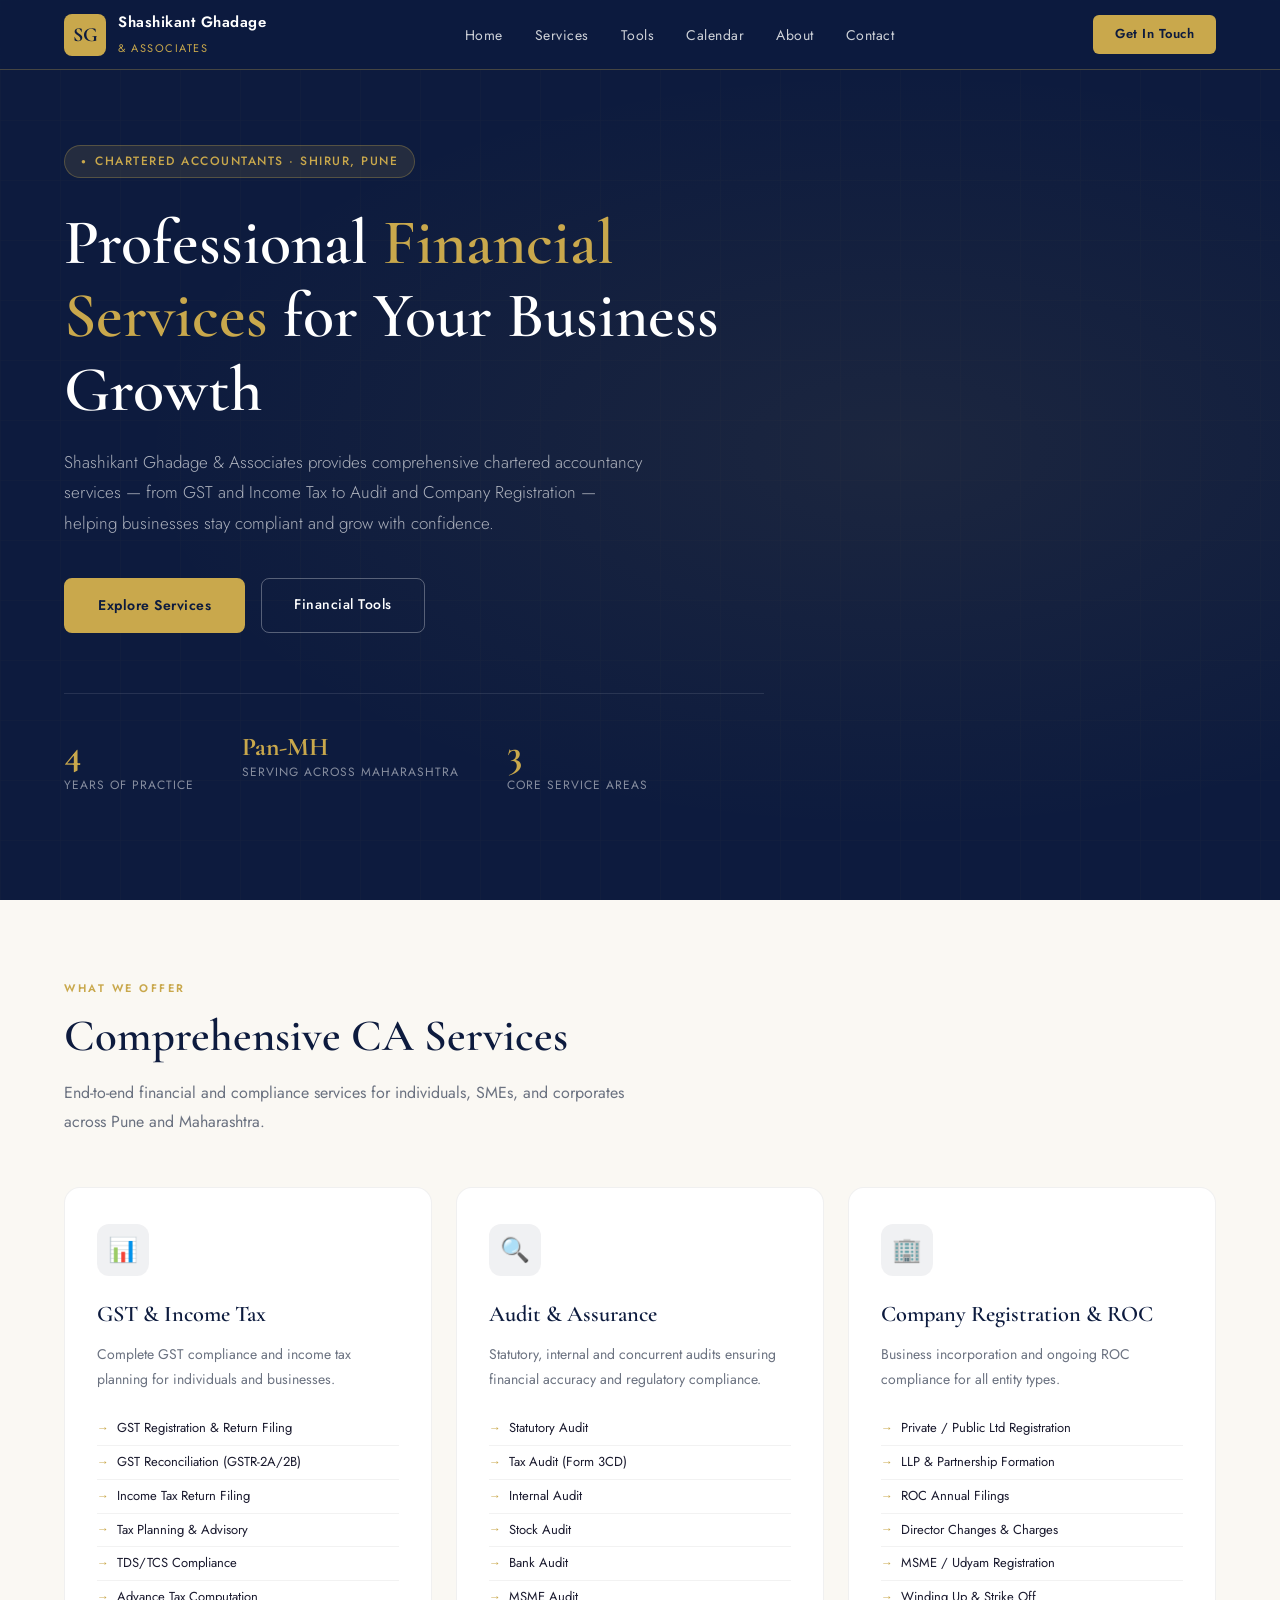
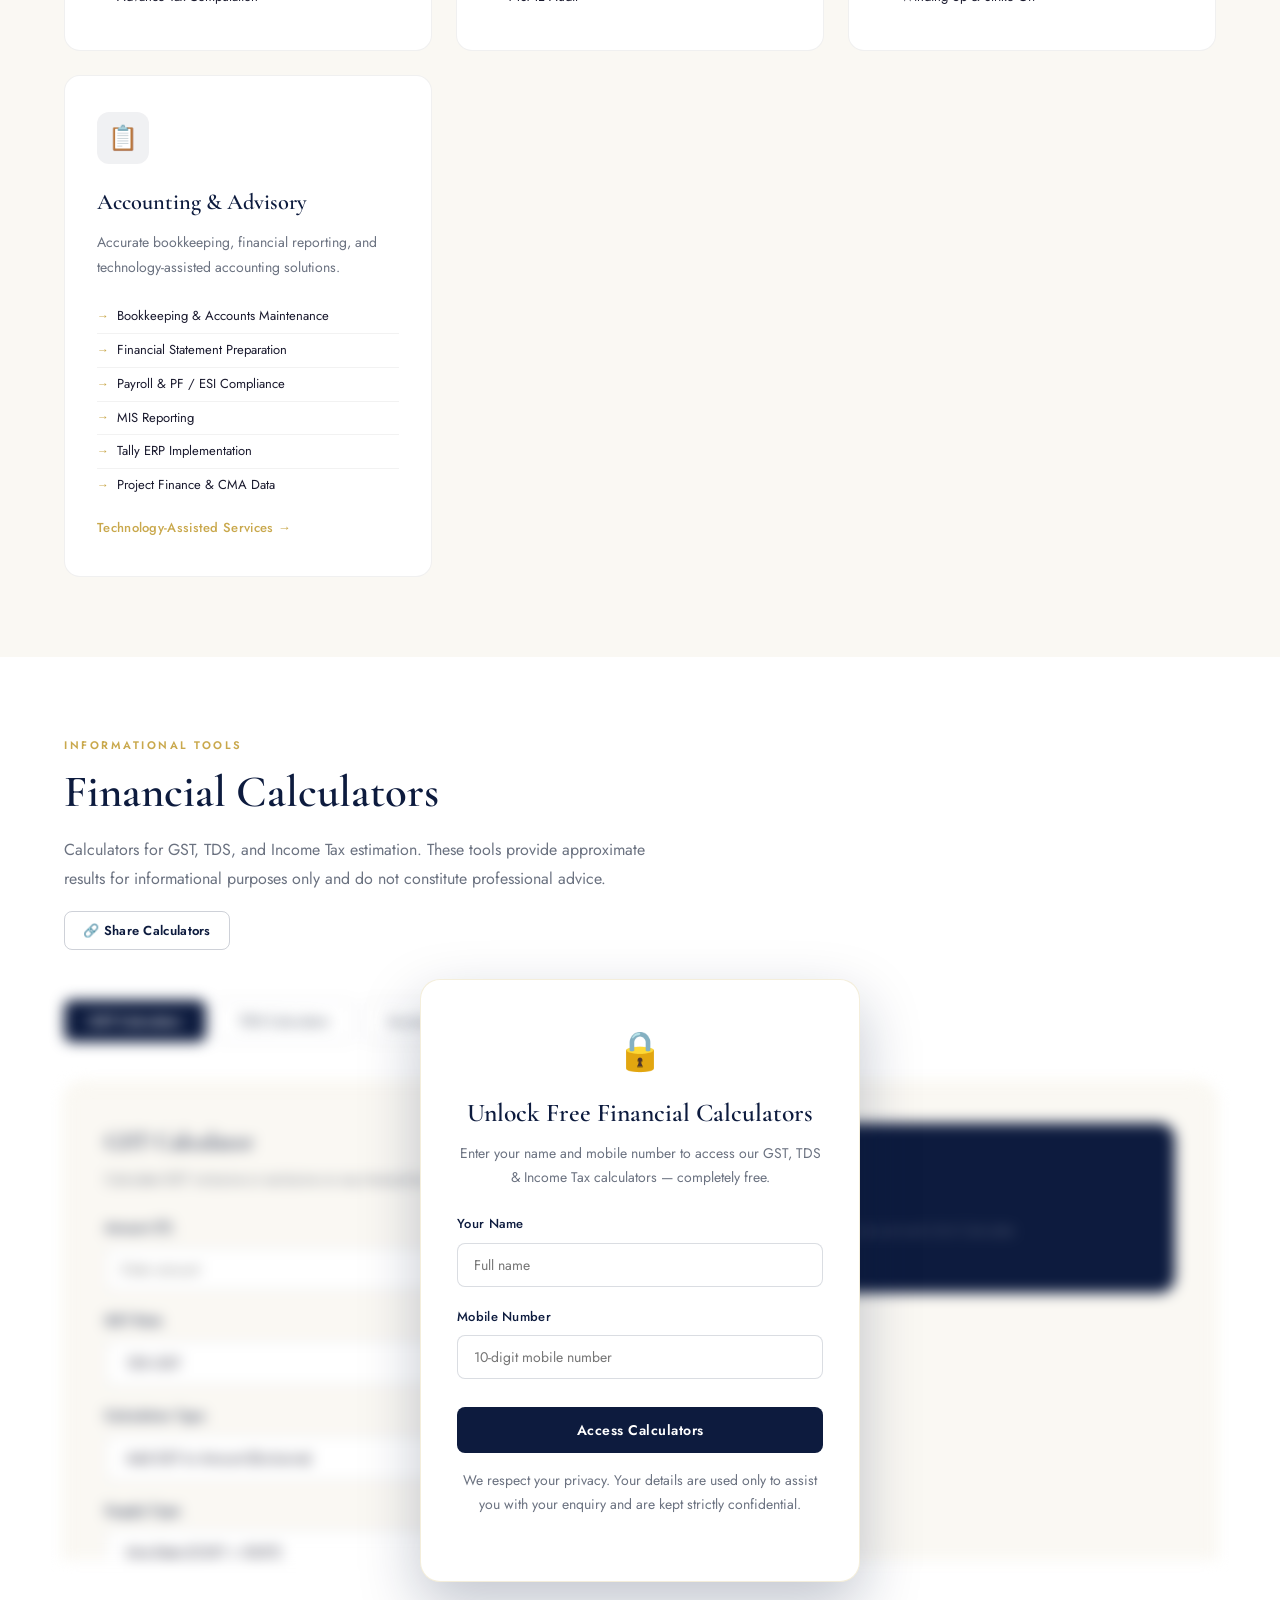
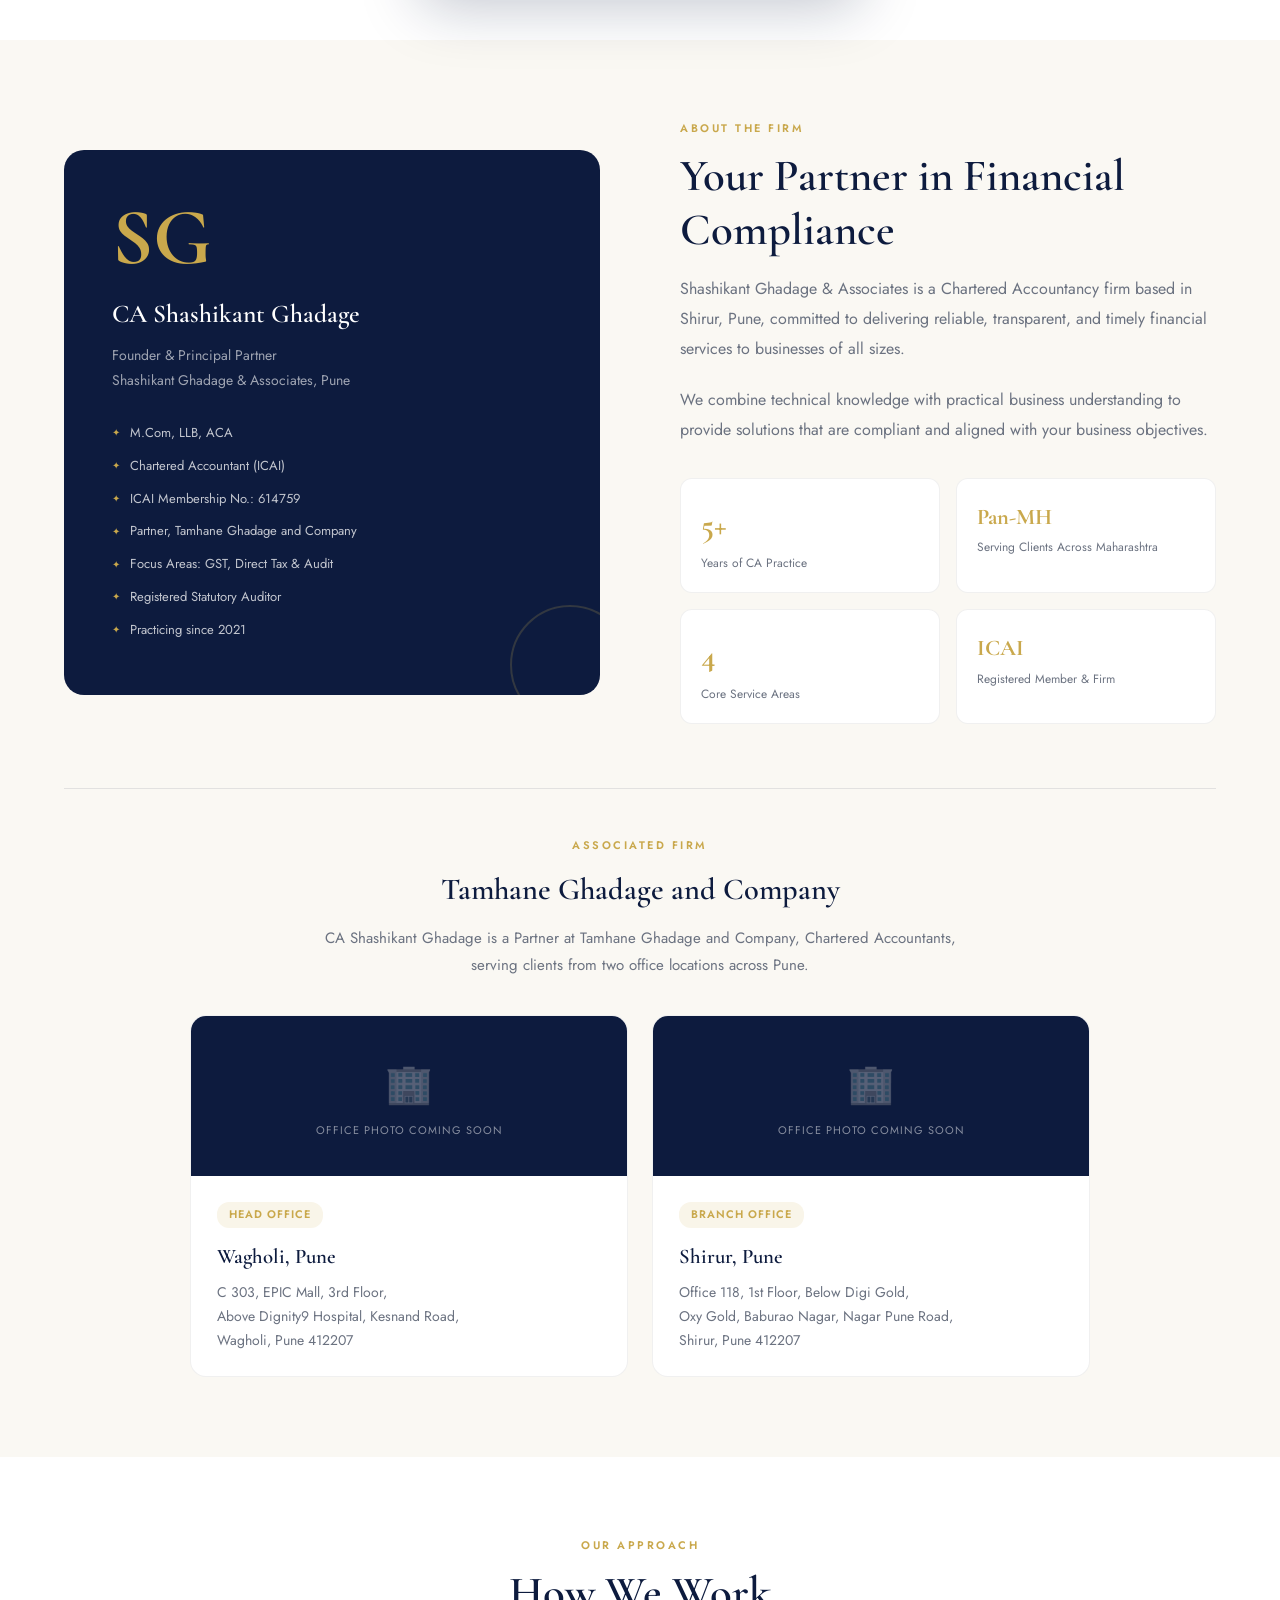
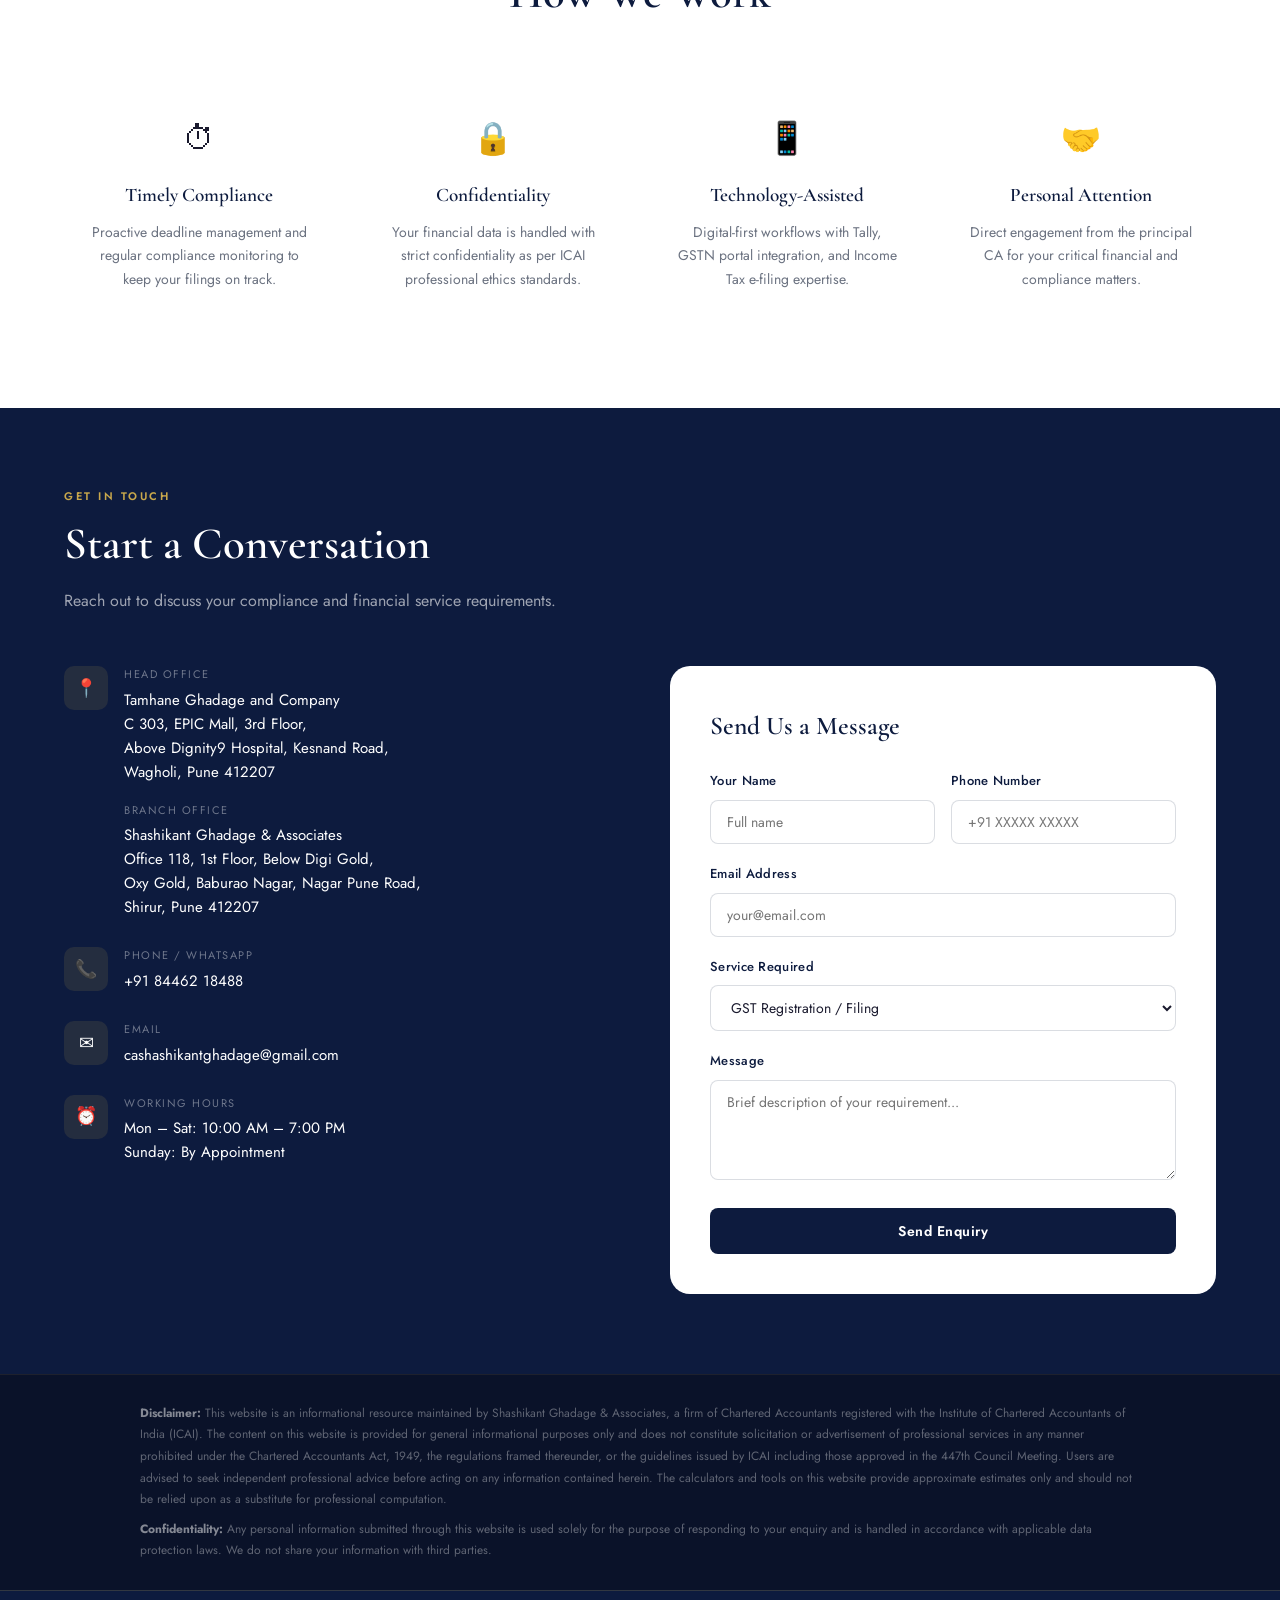
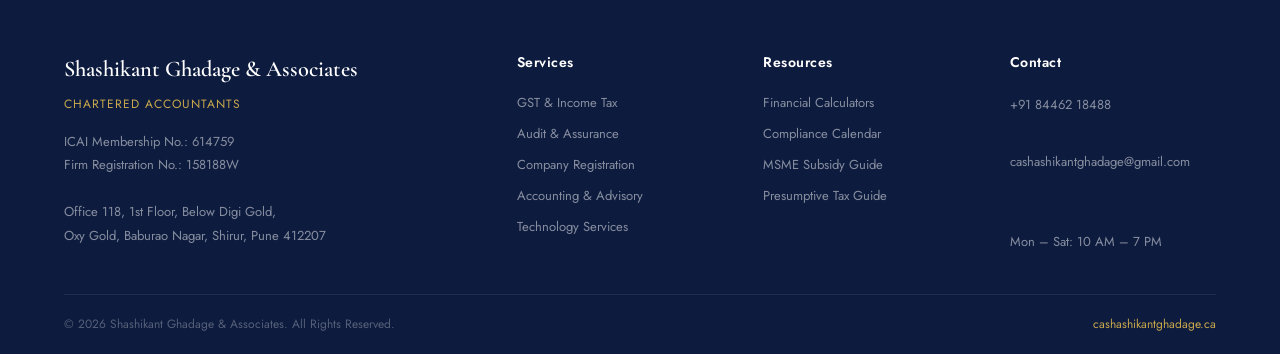
==== commit 39824c3c: "Show both office addresses in contact sections - Homepage contact and Contact-page office details no" ====
--- a/index.html
+++ b/index.html
@@ -626,7 +626,9 @@
       <div class="contact-item">
         <div class="c-icon">&#128205;</div>
         <div>
-          <div class="c-label">Office Address</div>
+          <div class="c-label">Head Office</div>
+          <div class="c-val">Tamhane Ghadage and Company<br>C 303, EPIC Mall, 3rd Floor,<br>Above Dignity9 Hospital, Kesnand Road,<br>Wagholi, Pune 412207</div>
+          <div class="c-label" style="margin-top:18px;">Branch Office</div>
           <div class="c-val">Shashikant Ghadage & Associates<br>Office 118, 1st Floor, Below Digi Gold,<br>Oxy Gold, Baburao Nagar, Nagar Pune Road,<br>Shirur, Pune 412207</div>
         </div>
       </div>
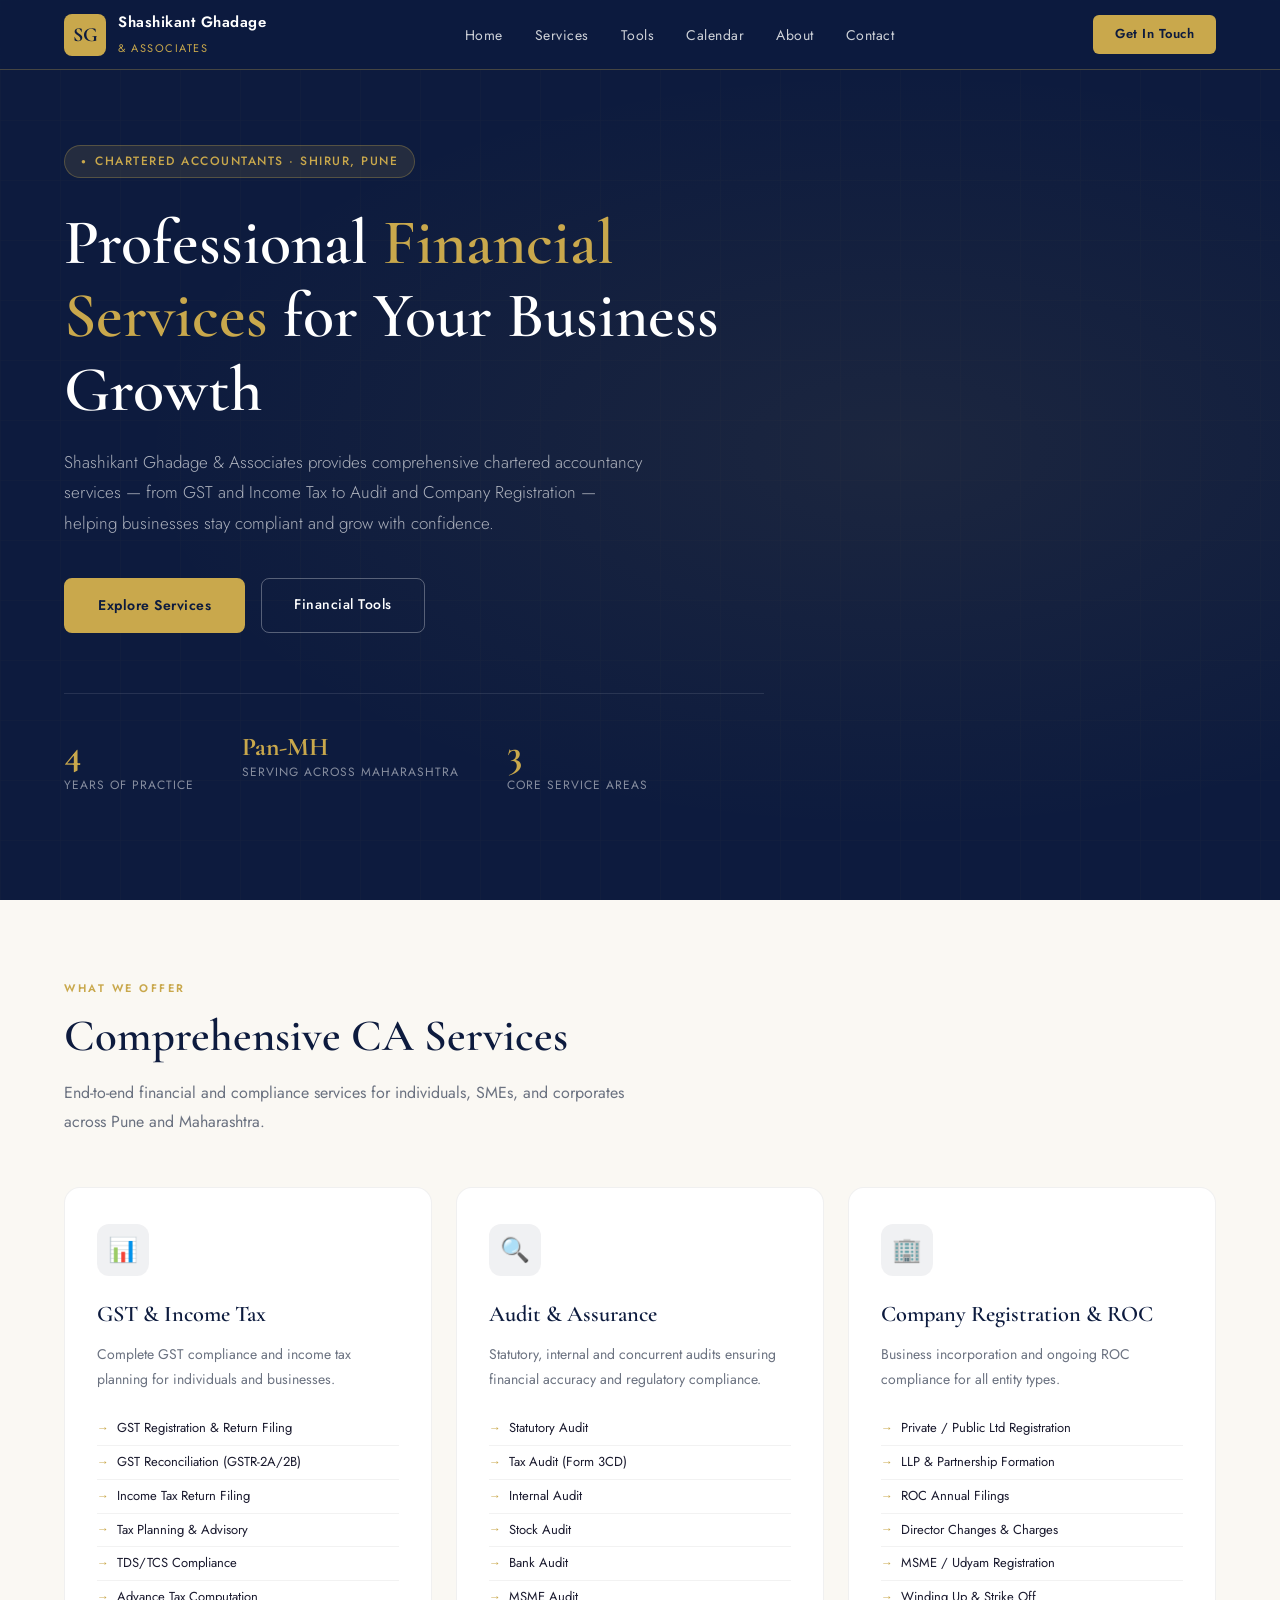
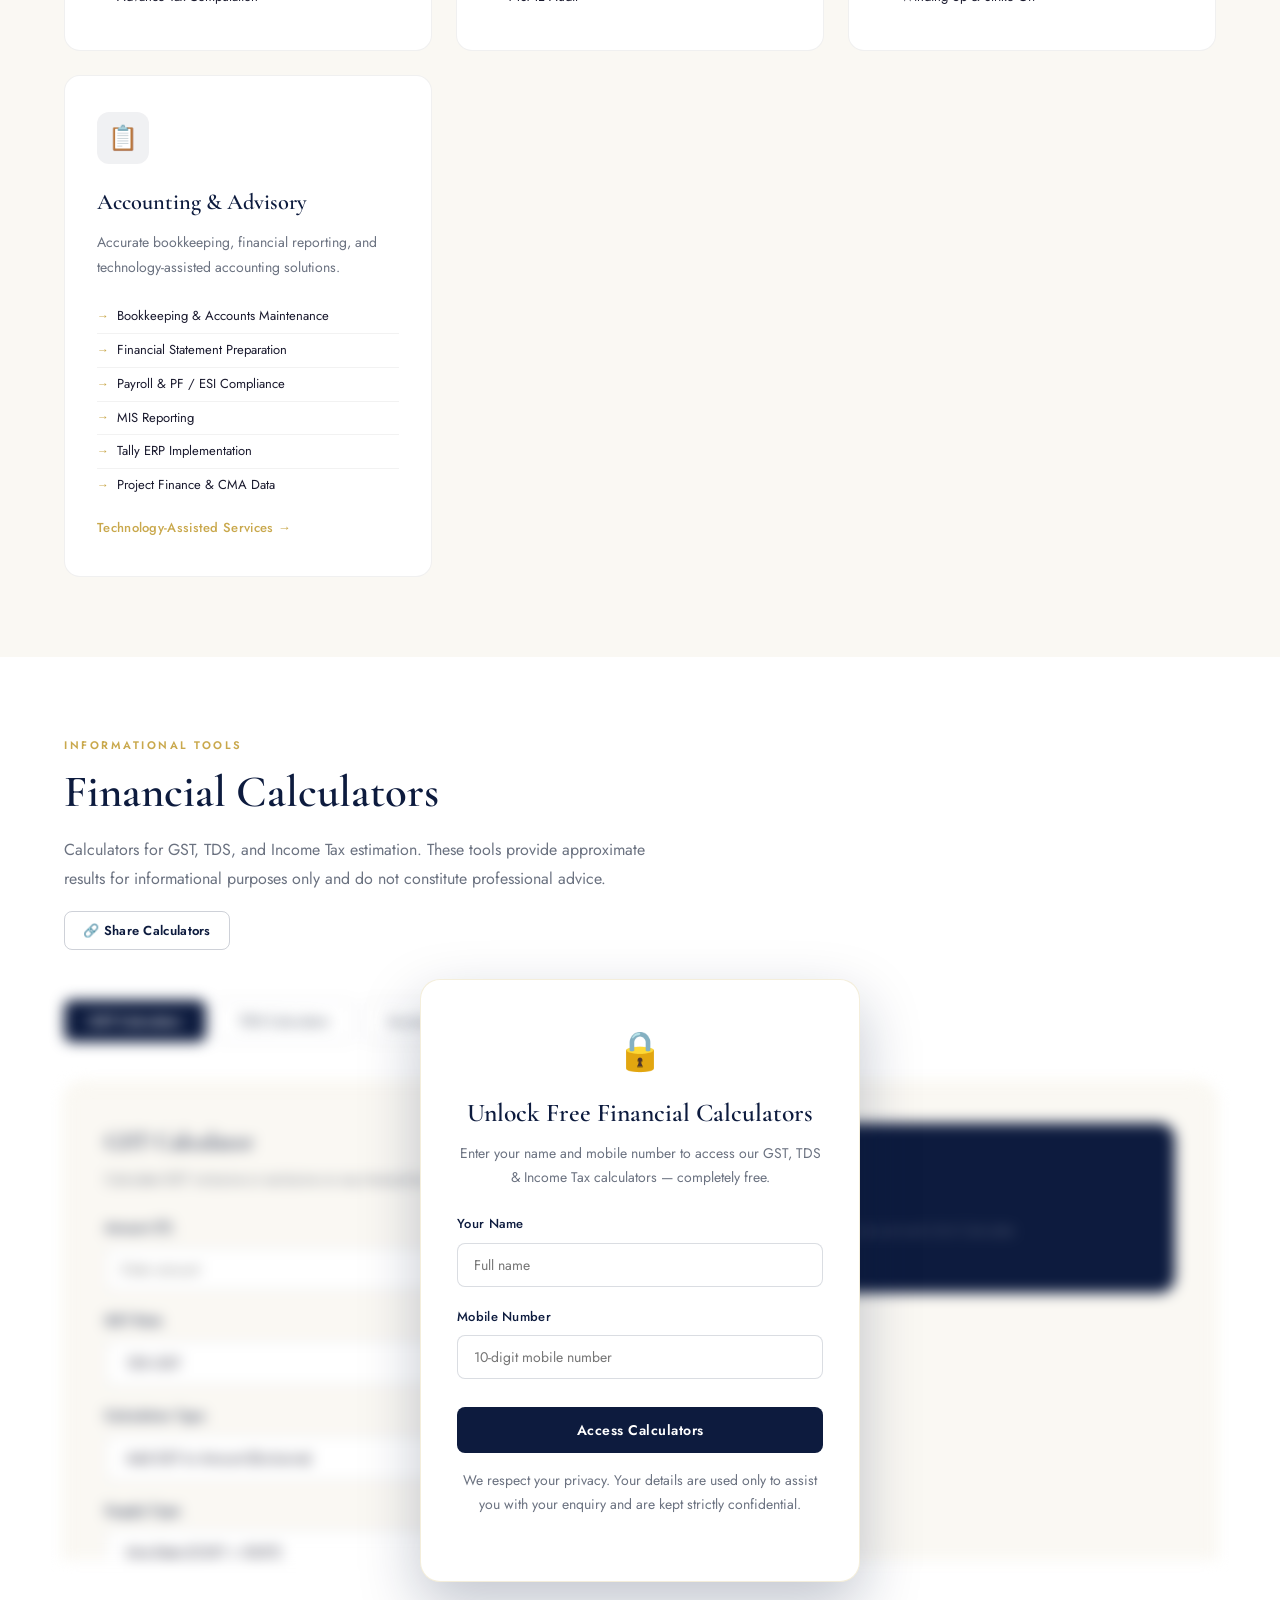
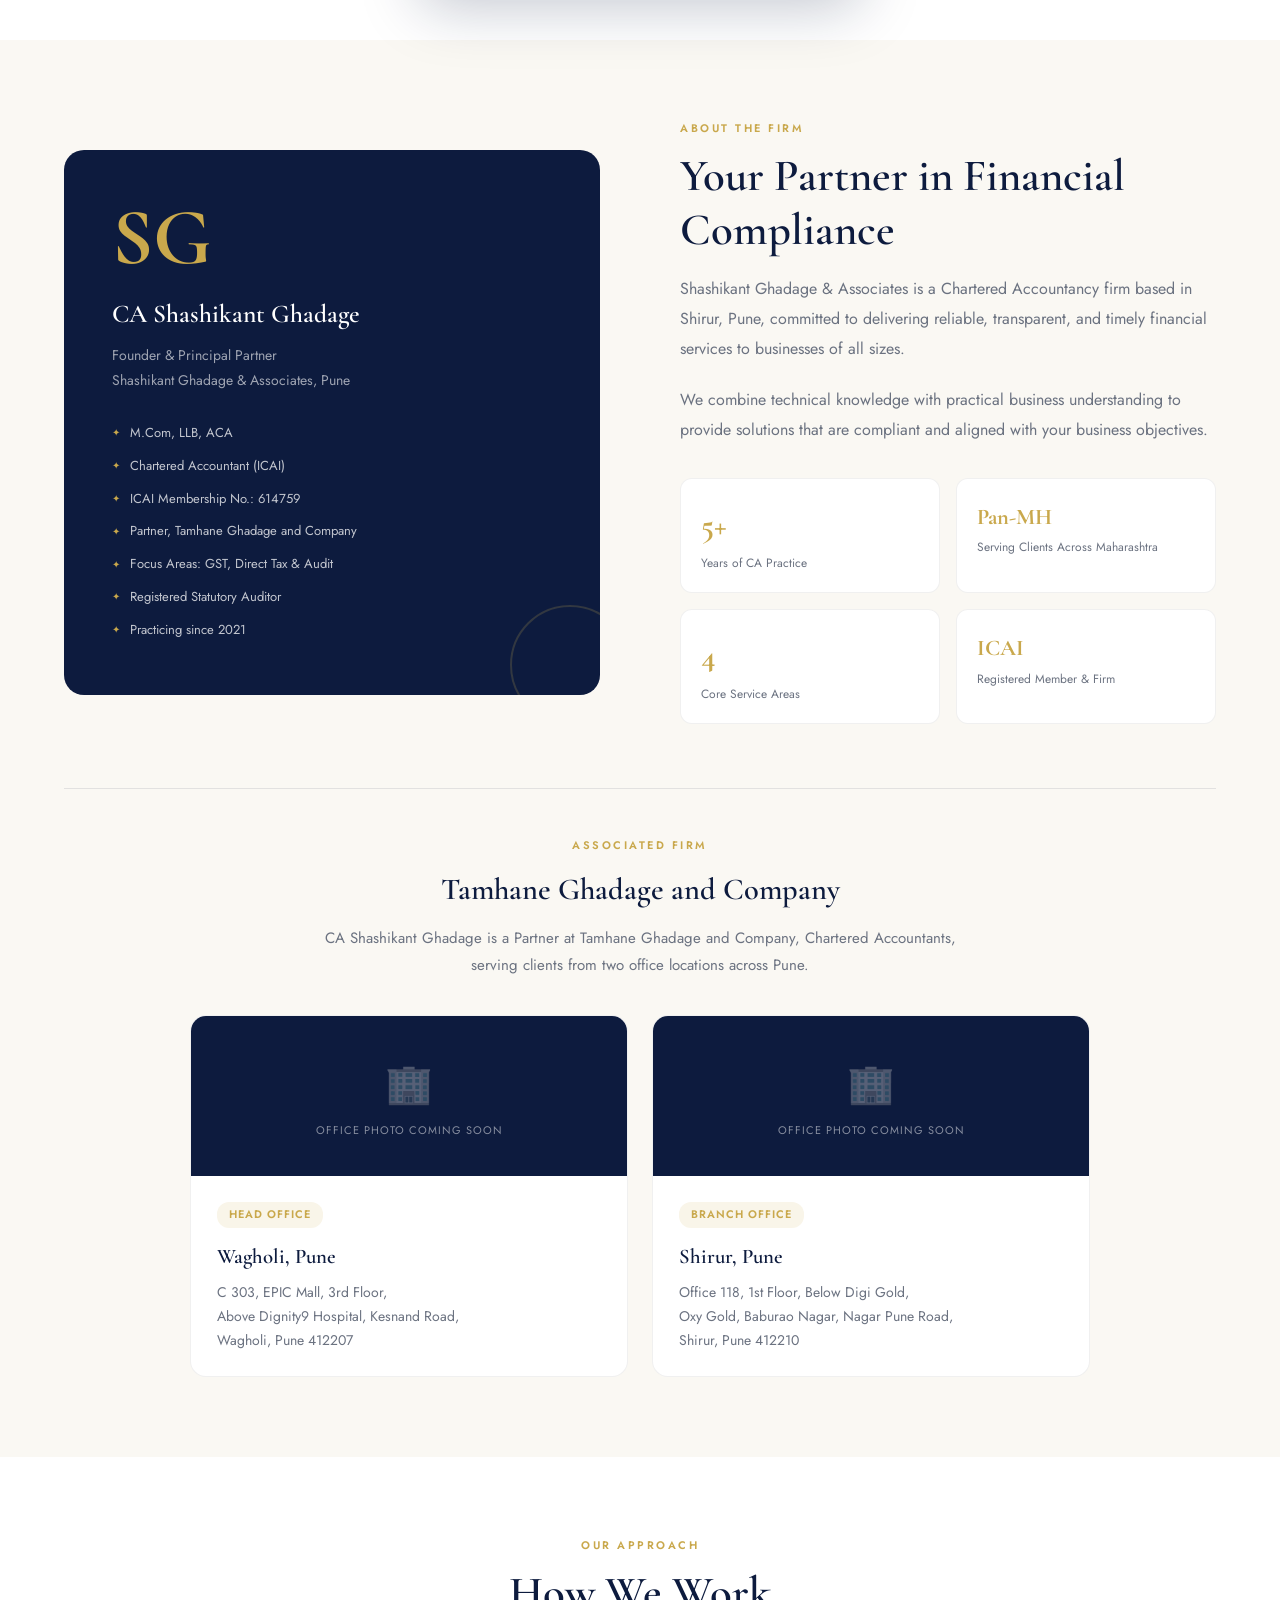
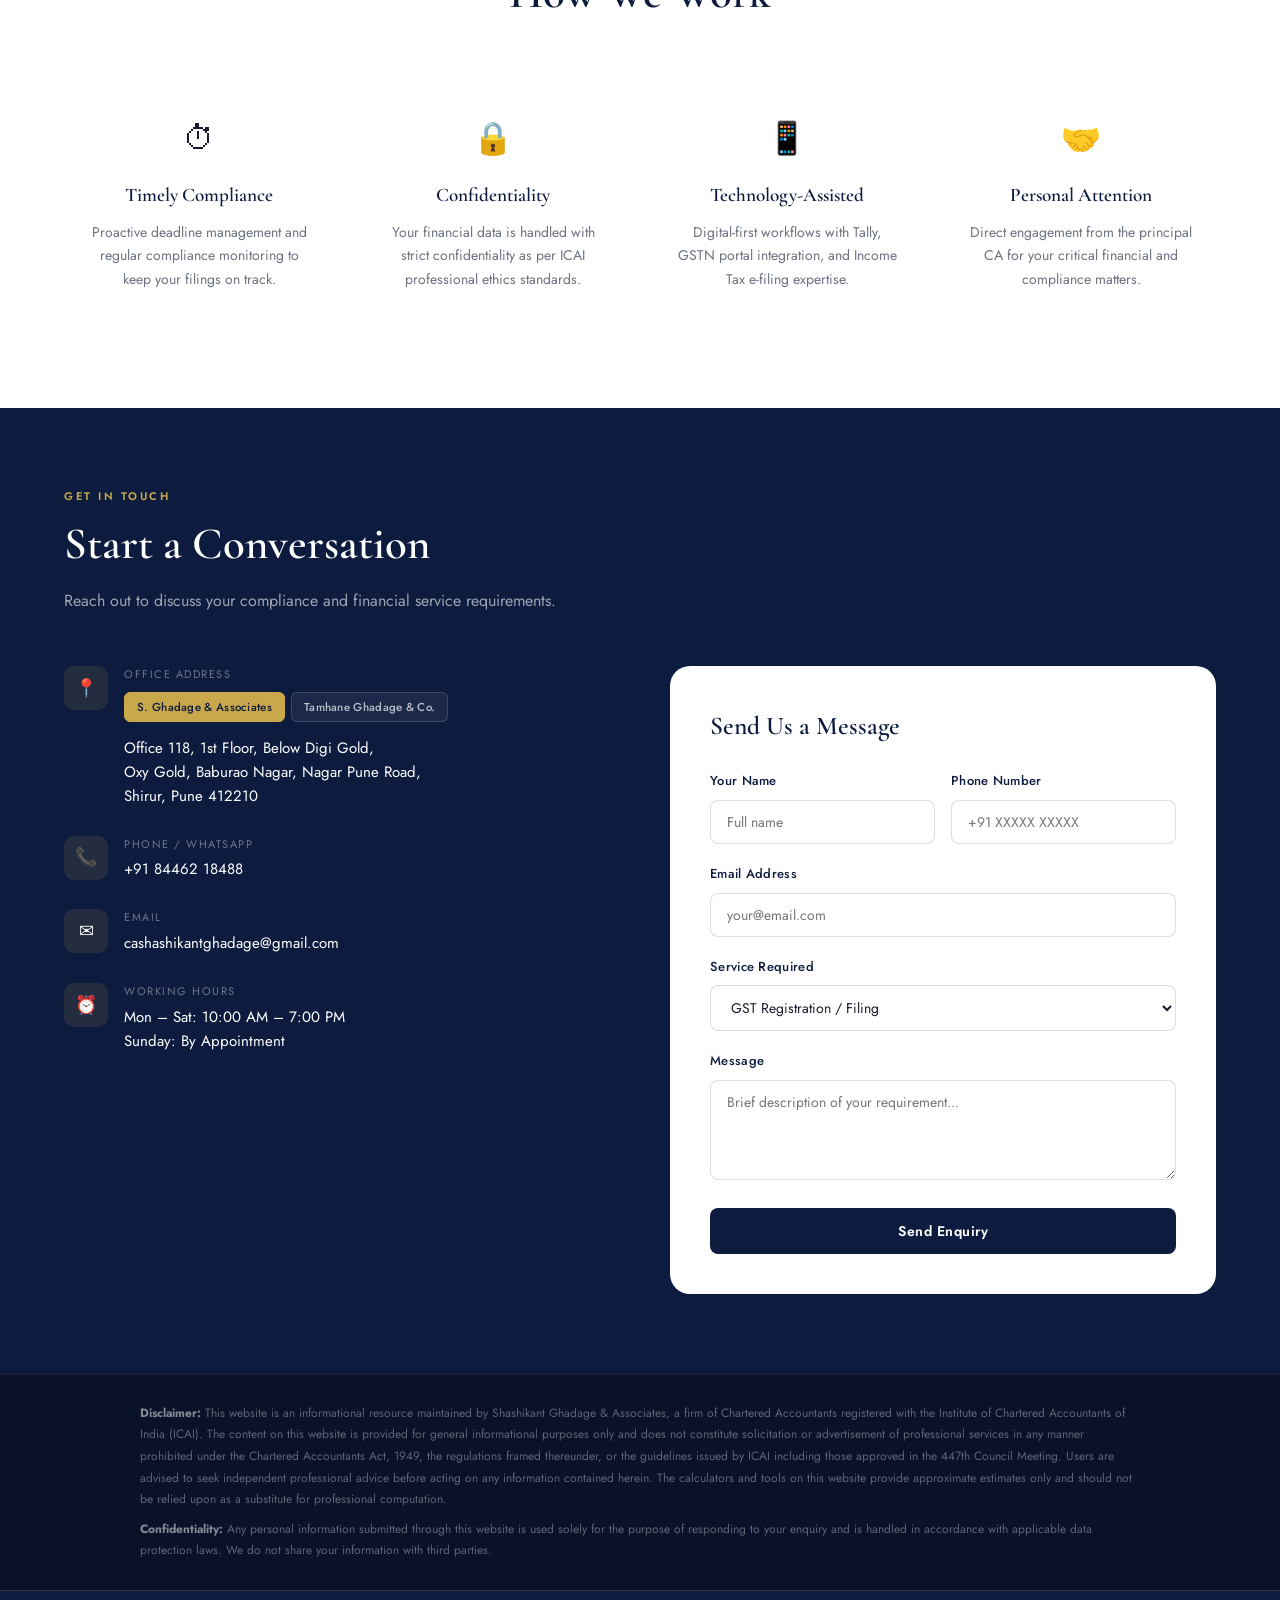
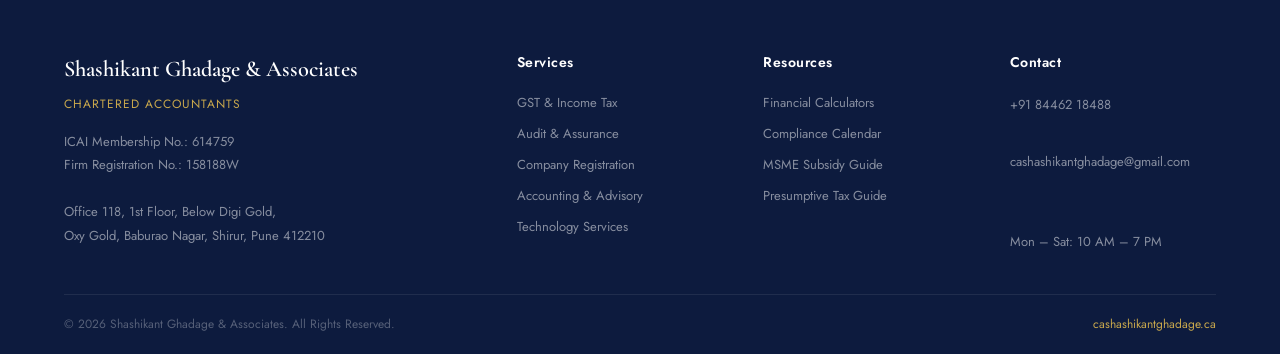
==== commit 09799d48: "Correct firm-office attribution and Shirur PIN code - Homepage contact: Office Address now has two t" ====
--- a/index.html
+++ b/index.html
@@ -212,6 +212,18 @@
   .c-val { font-size: 15px; color: var(--white); line-height: 1.6; }
   .c-val a { color: var(--white); text-decoration: none; }
   .c-val a:hover { color: var(--gold); }
+  .addr-tabs { display: flex; gap: 6px; margin: 8px 0 14px; flex-wrap: wrap; }
+  .addr-tab {
+    background: rgba(255,255,255,0.06); border: 1px solid rgba(255,255,255,0.15);
+    color: rgba(255,255,255,0.7); padding: 6px 12px; border-radius: 6px;
+    font-size: 11.5px; font-weight: 500; cursor: pointer; font-family: 'Jost', sans-serif;
+    letter-spacing: 0.3px; transition: all 0.2s;
+  }
+  .addr-tab.active { background: var(--gold); color: var(--navy); border-color: var(--gold); }
+  .addr-tab:hover:not(.active) { border-color: var(--gold); color: var(--gold); }
+  .addr-panel { display: none; }
+  .addr-panel.active { display: block; }
+  .addr-sub { font-size: 11px; color: var(--gold); letter-spacing: 1px; text-transform: uppercase; margin-bottom: 4px; font-weight: 600; }
   .contact-form-wrap { background: var(--white); border-radius: 20px; padding: 40px; }
   .contact-form-wrap h3 { font-family: 'Cormorant Garamond', serif; font-size: 1.6rem; font-weight: 600; color: var(--navy); margin-bottom: 24px; }
   .contact-form-wrap .submit-btn {
@@ -577,7 +589,7 @@
         <div class="office-body">
           <span class="office-badge">Branch Office</span>
           <h4>Shirur, Pune</h4>
-          <p>Office 118, 1st Floor, Below Digi Gold,<br>Oxy Gold, Baburao Nagar, Nagar Pune Road,<br>Shirur, Pune 412207</p>
+          <p>Office 118, 1st Floor, Below Digi Gold,<br>Oxy Gold, Baburao Nagar, Nagar Pune Road,<br>Shirur, Pune 412210</p>
         </div>
       </div>
     </div>
@@ -625,11 +637,21 @@
     <div class="contact-info fade-up">
       <div class="contact-item">
         <div class="c-icon">&#128205;</div>
-        <div>
-          <div class="c-label">Head Office</div>
-          <div class="c-val">Tamhane Ghadage and Company<br>C 303, EPIC Mall, 3rd Floor,<br>Above Dignity9 Hospital, Kesnand Road,<br>Wagholi, Pune 412207</div>
-          <div class="c-label" style="margin-top:18px;">Branch Office</div>
-          <div class="c-val">Shashikant Ghadage & Associates<br>Office 118, 1st Floor, Below Digi Gold,<br>Oxy Gold, Baburao Nagar, Nagar Pune Road,<br>Shirur, Pune 412207</div>
+        <div style="flex:1; min-width:0;">
+          <div class="c-label">Office Address</div>
+          <div class="addr-tabs">
+            <button class="addr-tab active" onclick="addrTab('addr-sga', this)">S. Ghadage &amp; Associates</button>
+            <button class="addr-tab" onclick="addrTab('addr-tgc', this)">Tamhane Ghadage &amp; Co.</button>
+          </div>
+          <div id="addr-sga" class="addr-panel active">
+            <div class="c-val">Office 118, 1st Floor, Below Digi Gold,<br>Oxy Gold, Baburao Nagar, Nagar Pune Road,<br>Shirur, Pune 412210</div>
+          </div>
+          <div id="addr-tgc" class="addr-panel">
+            <div class="addr-sub">Head Office</div>
+            <div class="c-val">C 303, EPIC Mall, 3rd Floor,<br>Above Dignity9 Hospital, Kesnand Road,<br>Wagholi, Pune 412207</div>
+            <div class="addr-sub" style="margin-top:14px;">Branch Office</div>
+            <div class="c-val">Office 118, 1st Floor, Below Digi Gold,<br>Oxy Gold, Baburao Nagar, Nagar Pune Road,<br>Shirur, Pune 412210</div>
+          </div>
         </div>
       </div>
       <div class="contact-item">
@@ -705,7 +727,7 @@
     <div class="footer-brand">
       <h3>Shashikant Ghadage & Associates</h3>
       <div class="credentials">Chartered Accountants</div>
-      <p>ICAI Membership No.: 614759<br>Firm Registration No.: 158188W<br><br>Office 118, 1st Floor, Below Digi Gold,<br>Oxy Gold, Baburao Nagar, Shirur, Pune 412207</p>
+      <p>ICAI Membership No.: 614759<br>Firm Registration No.: 158188W<br><br>Office 118, 1st Floor, Below Digi Gold,<br>Oxy Gold, Baburao Nagar, Shirur, Pune 412210</p>
     </div>
     <div class="footer-col">
       <h4>Services</h4>
@@ -834,6 +856,14 @@
   document.querySelectorAll('.tool-tab').forEach(function(b) { b.classList.remove('active'); });
   document.getElementById(id).classList.add('active');
   btnElement.classList.add('active');
+}
+
+/* Address tabs (contact section) */
+function addrTab(id, btn) {
+  document.querySelectorAll('.addr-panel').forEach(function(p) { p.classList.remove('active'); });
+  document.querySelectorAll('.addr-tab').forEach(function(b) { b.classList.remove('active'); });
+  document.getElementById(id).classList.add('active');
+  btn.classList.add('active');
 }
 
 /* GST Calculator */
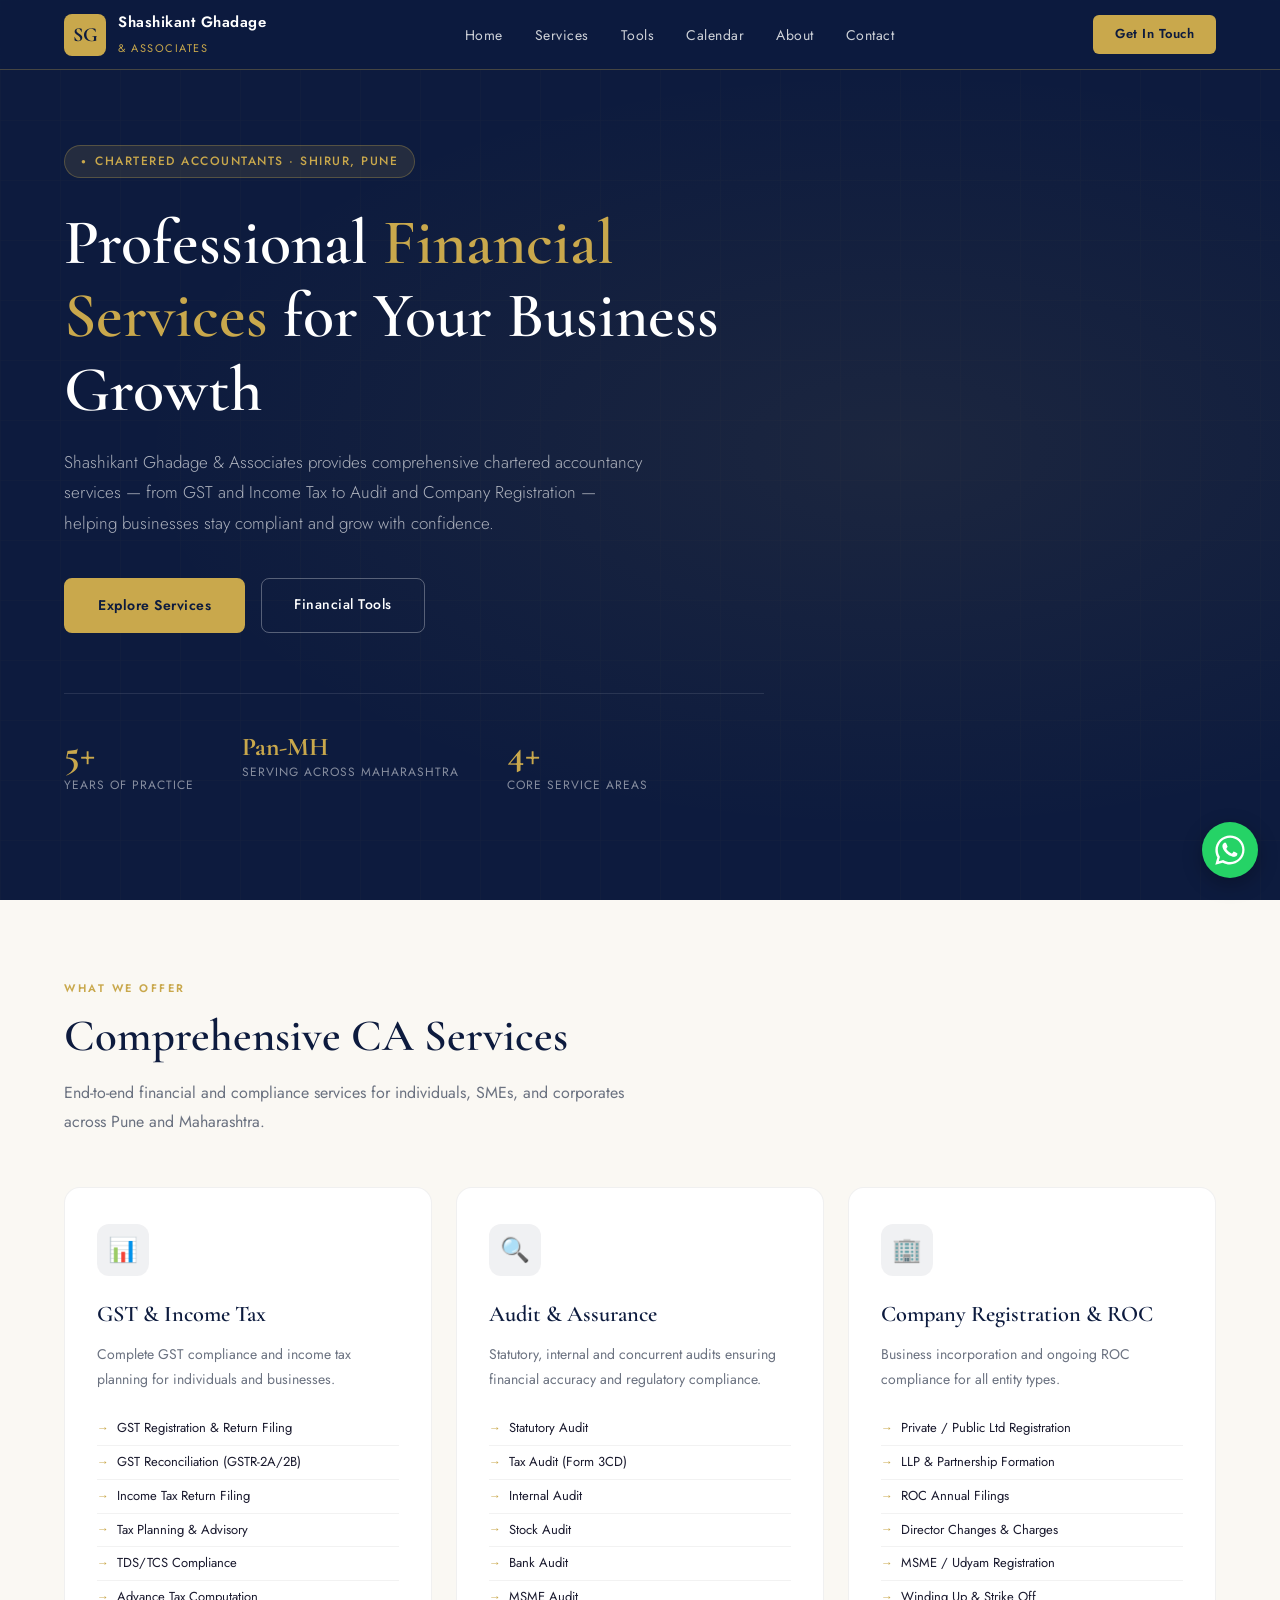
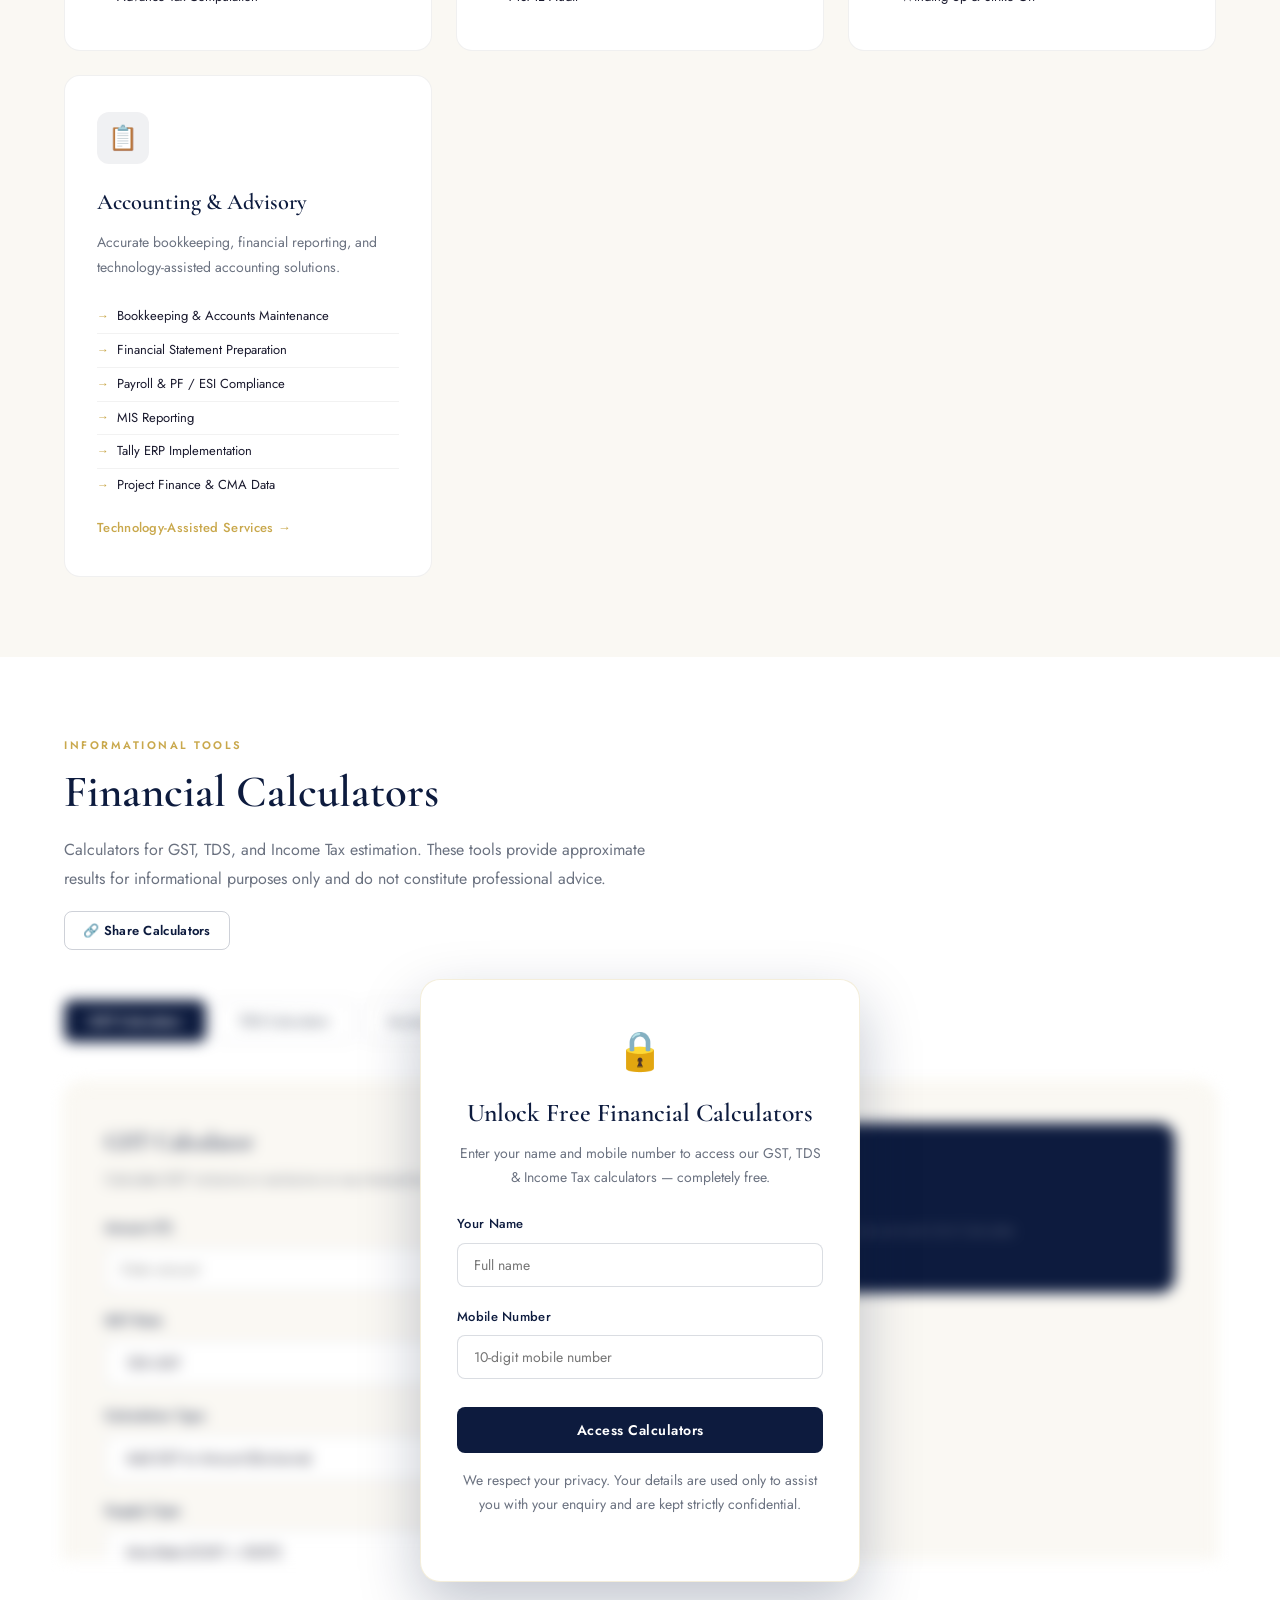
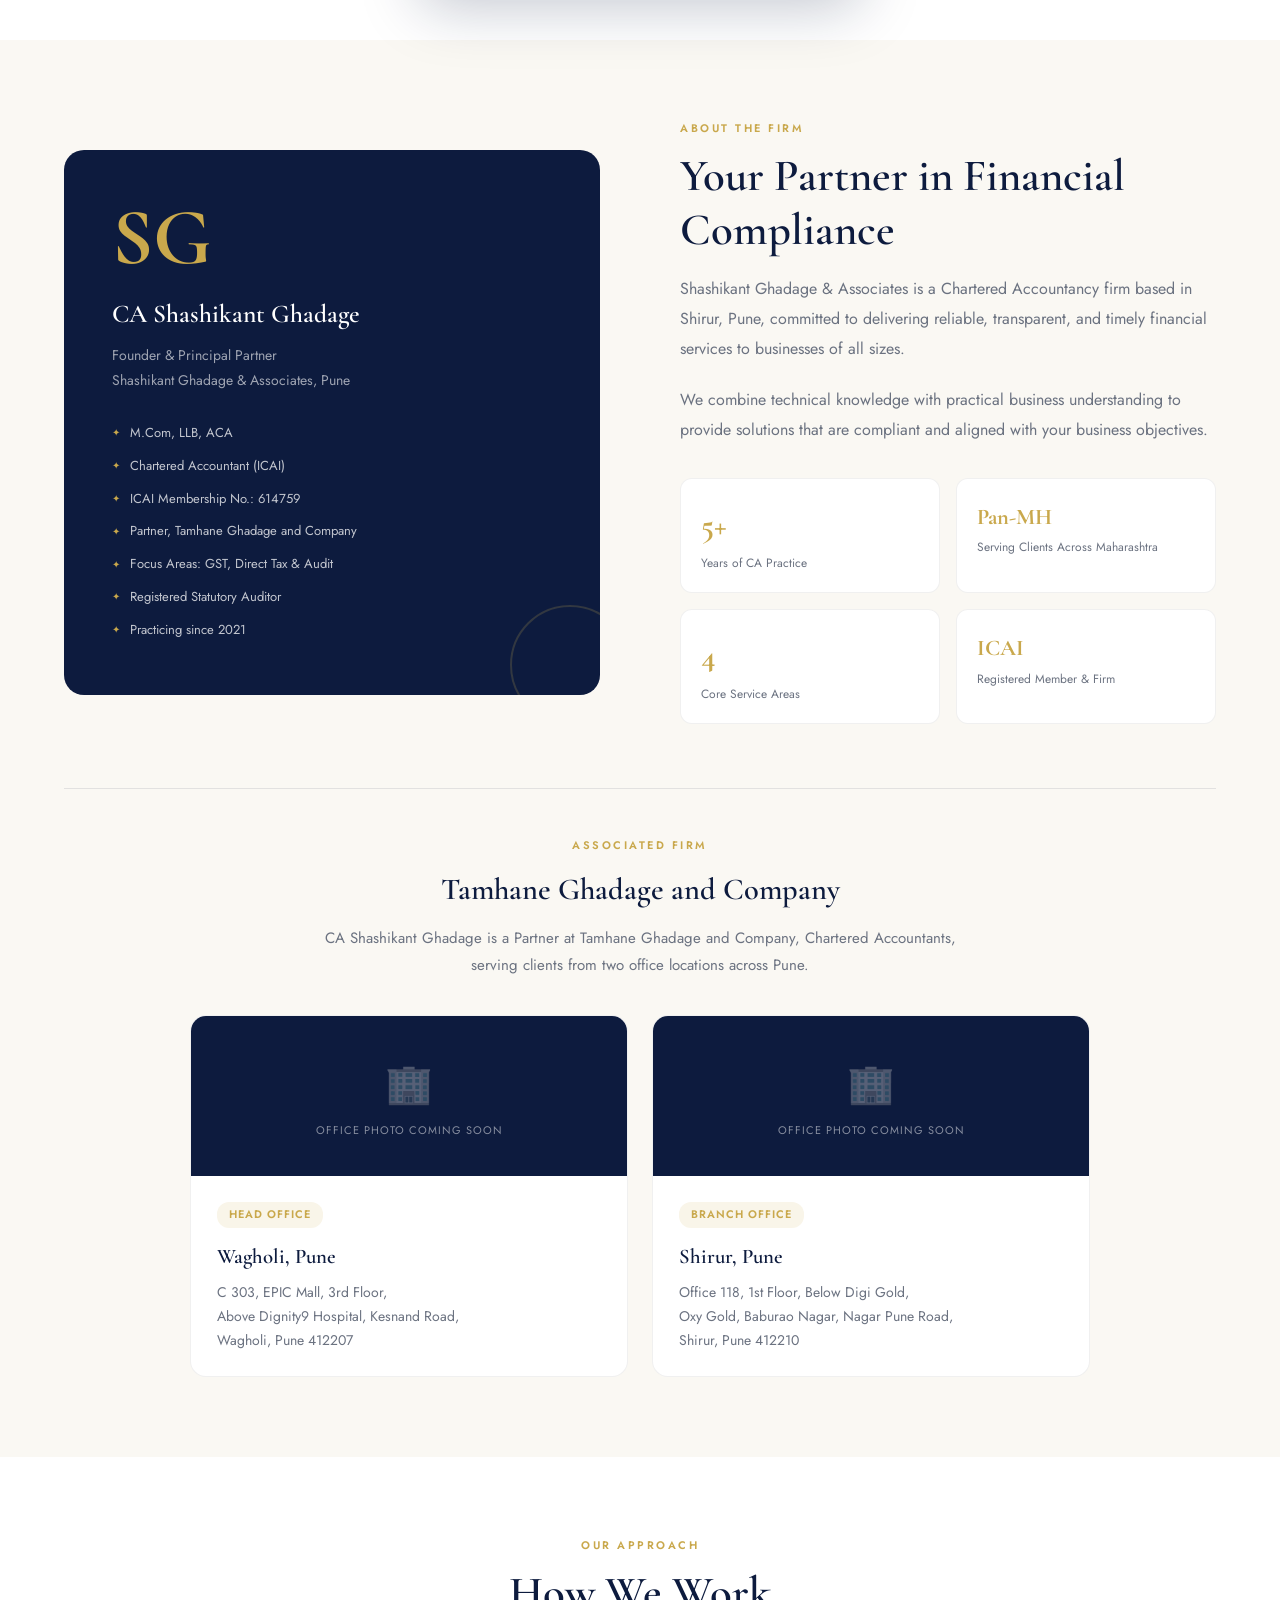
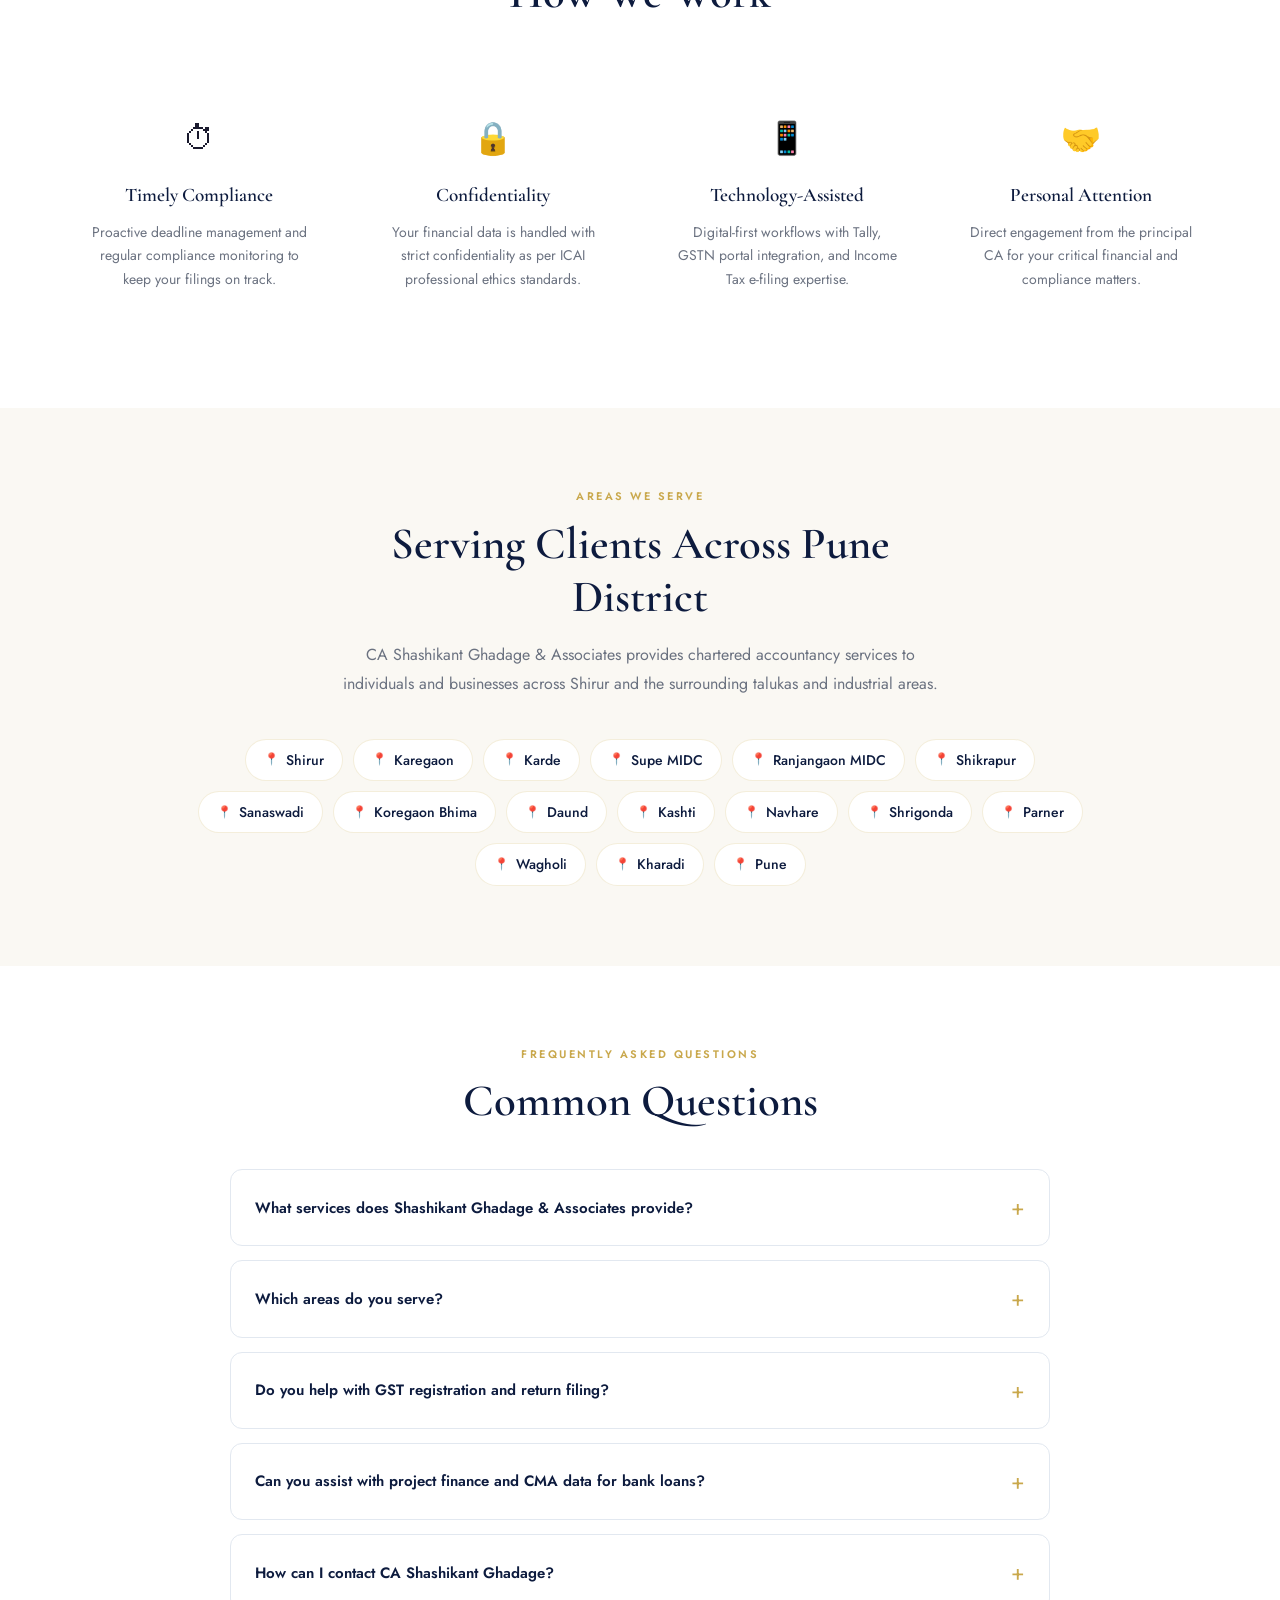
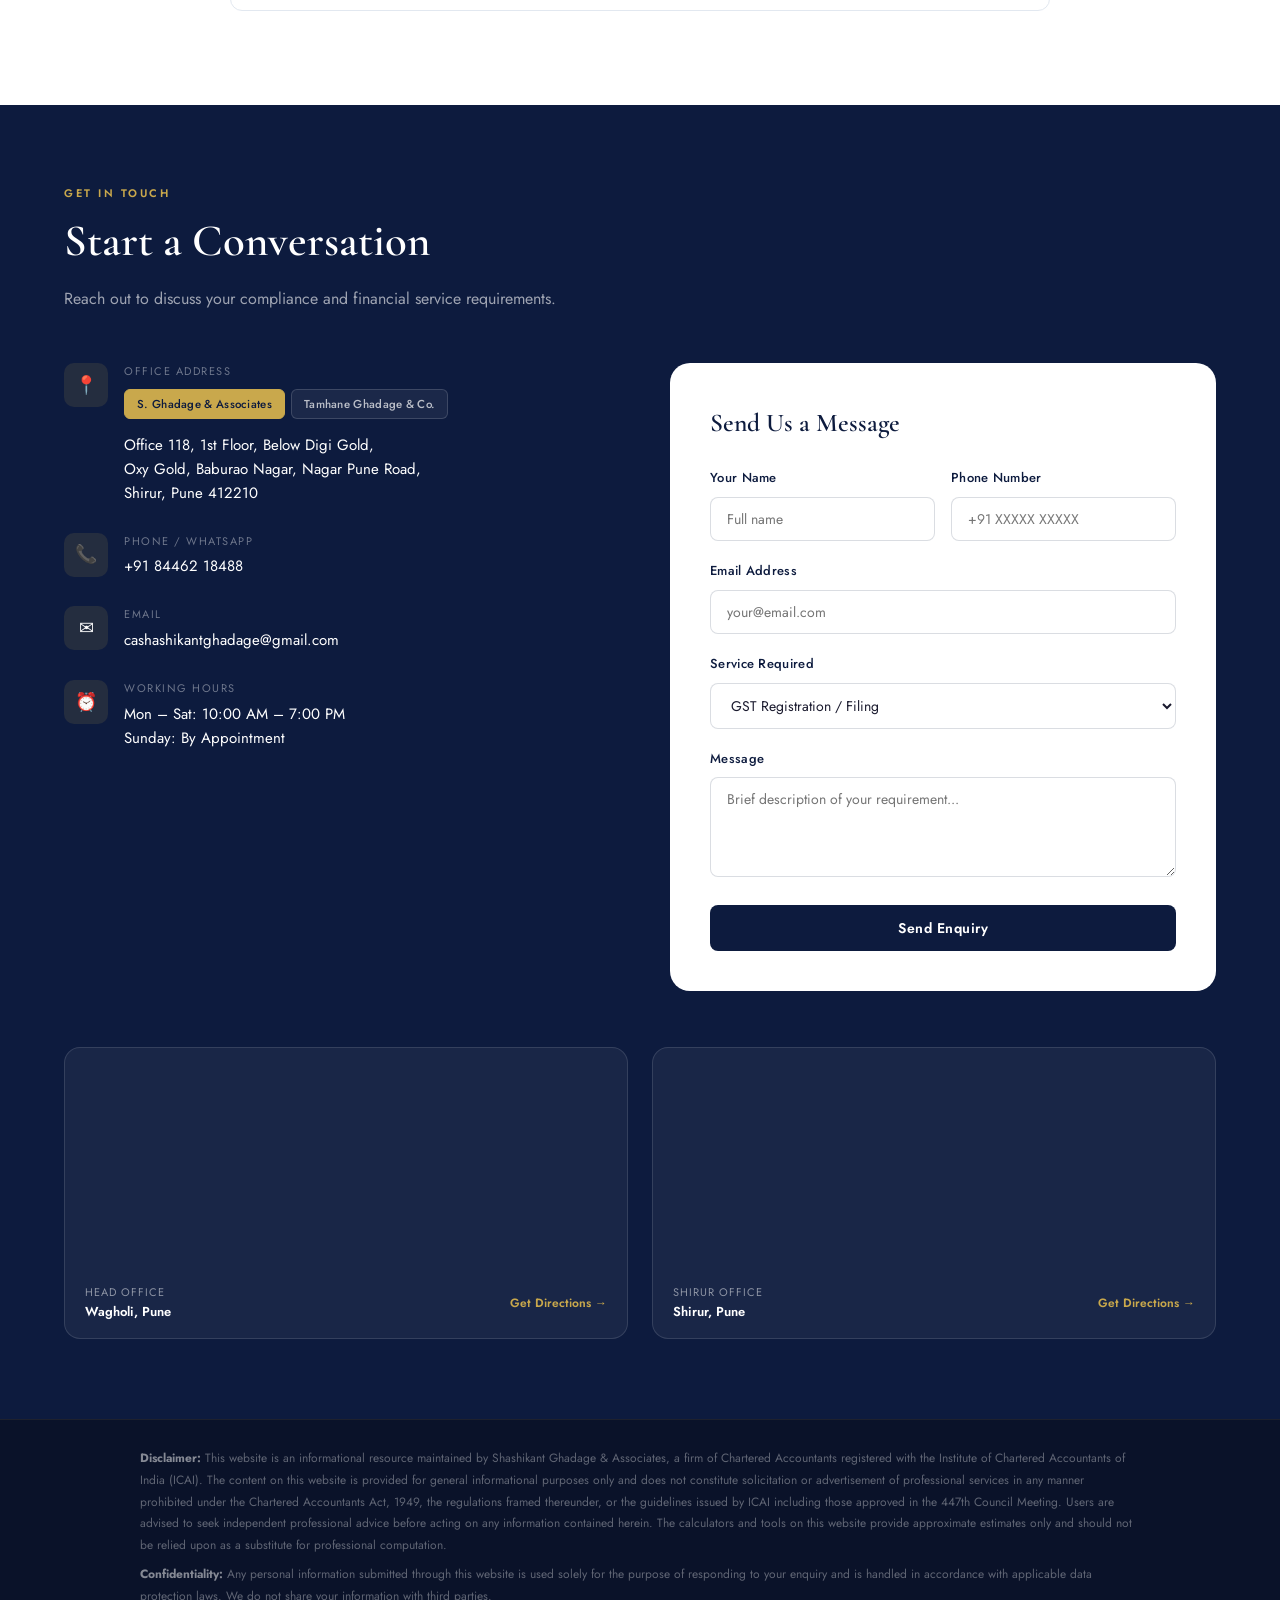
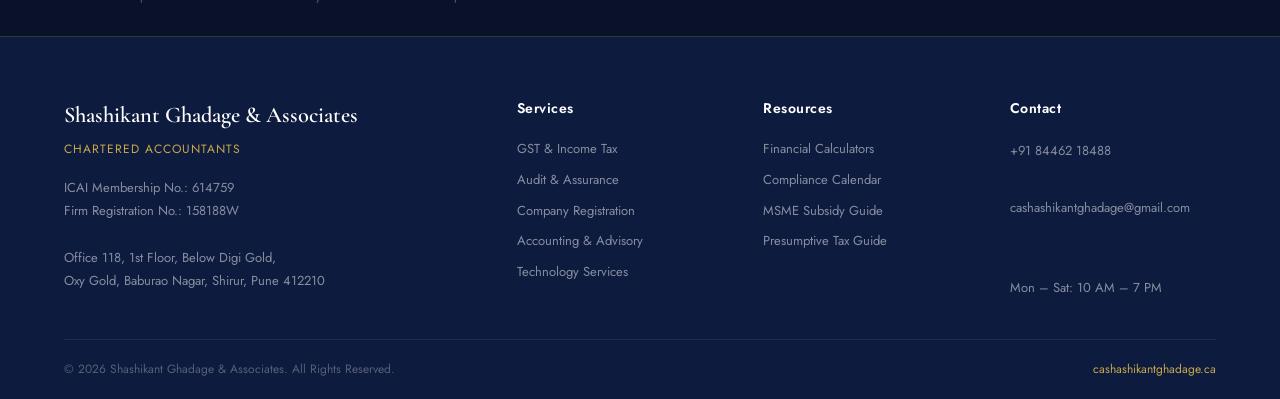
==== commit a3290e1b: "Add local SEO, FAQ, areas served, maps and WhatsApp button SEO: - LocalBusiness (AccountingService) " ====
--- a/index.html
+++ b/index.html
@@ -3,10 +3,12 @@
 <head>
 <meta charset="UTF-8">
 <meta name="viewport" content="width=device-width, initial-scale=1.0">
-<title>Shashikant Ghadage & Associates | Chartered Accountants, Pune</title>
-<meta name="description" content="Shashikant Ghadage & Associates is a Chartered Accountancy firm in Shirur, Pune offering GST, Income Tax, Audit, Company Registration and financial advisory services.">
-<meta property="og:title" content="Shashikant Ghadage & Associates | Chartered Accountants">
-<meta property="og:description" content="Professional CA services — GST, Income Tax, Audit and Company Registration — for businesses across Pune and Maharashtra.">
+<title>CA Shashikant Ghadage & Associates | Chartered Accountants in Shirur, Pune</title>
+<meta name="description" content="Shashikant Ghadage & Associates — Chartered Accountants led by CA Shashikant Ghadage (M.Com, LLB, ACA). GST, Income Tax, Audit, Company Registration & project finance services in Shirur, Ranjangaon MIDC, Shikrapur, Daund, Parner, Wagholi and across Pune.">
+<meta name="keywords" content="CA Shashikant Ghadage, CA in Shirur, Chartered Accountant Shirur, CA Ranjangaon MIDC, CA Supe MIDC, CA Shikrapur, CA Sanaswadi, CA Koregaon Bhima, CA Daund, CA Parner, CA Shrigonda, CA Kashti, CA Wagholi, CA Kharadi, GST consultant Shirur, Income Tax filing Pune, Tamhane Ghadage and Company">
+<meta name="author" content="Shashikant Ghadage & Associates">
+<meta property="og:title" content="CA Shashikant Ghadage & Associates | Chartered Accountants, Shirur & Pune">
+<meta property="og:description" content="Professional CA services — GST, Income Tax, Audit, Company Registration & project finance — across Shirur, Pune and the Nagar–Pune corridor.">
 <meta property="og:type" content="website">
 <meta property="og:url" content="https://cashashikantghadage.ca">
 <link rel="icon" type="image/svg+xml" href="favicon.svg">
@@ -240,7 +242,47 @@
     .about-points { grid-template-columns: 1fr 1fr; }
     .tool-card { padding: 24px; }
   }
+
+  /* ── Areas We Serve ── */
+  #areas { background: var(--cream); }
+  .areas-grid { display: flex; flex-wrap: wrap; gap: 10px; max-width: 920px; margin: 0 auto; justify-content: center; }
+  .area-chip {
+    background: var(--white); border: 1px solid var(--border); color: var(--navy);
+    padding: 9px 18px; border-radius: 24px; font-size: 14px; font-weight: 500;
+    display: inline-flex; align-items: center; gap: 7px;
+  }
+  .area-chip::before { content: '\1F4CD'; font-size: 12px; }
+
+  /* ── FAQ ── */
+  #faq { background: var(--white); }
+  .faq-wrap { max-width: 820px; margin: 0 auto; }
+  .faq-item { border: 1px solid var(--border-light); border-radius: 12px; margin-bottom: 14px; overflow: hidden; }
+  .faq-item summary {
+    list-style: none; cursor: pointer; padding: 20px 24px; font-size: 15px; font-weight: 600;
+    color: var(--navy); display: flex; justify-content: space-between; align-items: center; gap: 16px;
+  }
+  .faq-item summary::-webkit-details-marker { display: none; }
+  .faq-item summary::after { content: '+'; font-size: 22px; color: var(--gold); font-weight: 400; }
+  .faq-item[open] summary::after { content: '\2212'; }
+  .faq-item .faq-a { padding: 0 24px 20px; font-size: 14px; color: var(--muted); line-height: 1.8; }
+
+  /* ── Office Maps ── */
+  .office-maps { display: grid; grid-template-columns: 1fr 1fr; gap: 24px; margin-top: 56px; }
+  .map-card { background: rgba(255,255,255,0.05); border: 1px solid rgba(255,255,255,0.12); border-radius: 16px; overflow: hidden; }
+  .map-card iframe { width: 100%; height: 220px; border: 0; display: block; }
+  .map-card .map-body { padding: 16px 20px; display: flex; justify-content: space-between; align-items: center; gap: 12px; flex-wrap: wrap; }
+  .map-card .map-name { font-size: 13px; color: var(--white); font-weight: 600; }
+  .map-card .map-sub { font-size: 11px; color: rgba(255,255,255,0.5); letter-spacing: 1px; text-transform: uppercase; }
+  .map-dir { font-size: 12px; color: var(--gold); text-decoration: none; font-weight: 600; white-space: nowrap; }
+  .map-dir:hover { color: var(--gold-light); }
+  @media (max-width: 768px) { .office-maps { grid-template-columns: 1fr; } }
 </style>
+<script type="application/ld+json">
+{"@context":"https://schema.org","@type":"AccountingService","name":"Shashikant Ghadage & Associates","alternateName":"CA Shashikant Ghadage","url":"https://cashashikantghadage.ca","telephone":"+91-84462-18488","email":"cashashikantghadage@gmail.com","priceRange":"INR","image":"https://cashashikantghadage.ca/favicon.svg","address":{"@type":"PostalAddress","streetAddress":"Office 118, 1st Floor, Below Digi Gold, Oxy Gold, Baburao Nagar, Nagar Pune Road","addressLocality":"Shirur","addressRegion":"Maharashtra","postalCode":"412210","addressCountry":"IN"},"founder":{"@type":"Person","name":"CA Shashikant Ghadage","jobTitle":"Chartered Accountant","description":"M.Com, LLB, ACA — Chartered Accountant (ICAI), Partner at Tamhane Ghadage and Company"},"openingHours":"Mo-Sa 10:00-19:00","knowsAbout":["GST","Income Tax","Statutory Audit","Tax Audit","Company Registration","ROC Compliance","Project Finance","CMA Data","TDS"],"areaServed":["Shirur","Karegaon","Karde","Supe MIDC","Ranjangaon MIDC","Shikrapur","Sanaswadi","Koregaon Bhima","Daund","Kashti","Navhare","Shrigonda","Parner","Wagholi","Kharadi","Pune"]}
+</script>
+<script type="application/ld+json">
+{"@context":"https://schema.org","@type":"FAQPage","mainEntity":[{"@type":"Question","name":"What services does Shashikant Ghadage & Associates provide?","acceptedAnswer":{"@type":"Answer","text":"We provide GST registration and return filing, Income Tax filing and planning, statutory and tax audits, company and LLP registration, ROC compliance, accounting, and project finance / CMA data services."}},{"@type":"Question","name":"Which areas do you serve?","acceptedAnswer":{"@type":"Answer","text":"We serve clients in Shirur, Ranjangaon MIDC, Supe MIDC, Shikrapur, Sanaswadi, Koregaon Bhima, Daund, Parner, Shrigonda, Kashti, Wagholi, Kharadi and across Pune."}},{"@type":"Question","name":"Do you help with GST registration and return filing?","acceptedAnswer":{"@type":"Answer","text":"Yes. We handle GST registration, monthly and quarterly returns, annual returns, GSTR-2B reconciliation and notice responses."}},{"@type":"Question","name":"Can you assist with project finance and CMA data for bank loans?","acceptedAnswer":{"@type":"Answer","text":"Yes. We prepare CMA data and project reports for term loans, working capital and MSME funding, and advise on Maharashtra PSI subsidy eligibility."}},{"@type":"Question","name":"How can I contact CA Shashikant Ghadage?","acceptedAnswer":{"@type":"Answer","text":"You can call or WhatsApp +91 84462 18488, email cashashikantghadage@gmail.com, or submit the enquiry form on this website."}}]}
+</script>
 </head>
 <body>
 
@@ -626,6 +668,63 @@
   </div>
 </section>
 
+<!-- AREAS WE SERVE -->
+<section id="areas">
+  <div class="section-header fade-up" style="text-align:center; max-width:640px; margin:0 auto 40px;">
+    <div class="section-tag">Areas We Serve</div>
+    <h2>Serving Clients Across Pune District</h2>
+    <p class="section-sub" style="margin:8px auto 0;">CA Shashikant Ghadage &amp; Associates provides chartered accountancy services to individuals and businesses across Shirur and the surrounding talukas and industrial areas.</p>
+  </div>
+  <div class="areas-grid fade-up">
+    <span class="area-chip">Shirur</span>
+    <span class="area-chip">Karegaon</span>
+    <span class="area-chip">Karde</span>
+    <span class="area-chip">Supe MIDC</span>
+    <span class="area-chip">Ranjangaon MIDC</span>
+    <span class="area-chip">Shikrapur</span>
+    <span class="area-chip">Sanaswadi</span>
+    <span class="area-chip">Koregaon Bhima</span>
+    <span class="area-chip">Daund</span>
+    <span class="area-chip">Kashti</span>
+    <span class="area-chip">Navhare</span>
+    <span class="area-chip">Shrigonda</span>
+    <span class="area-chip">Parner</span>
+    <span class="area-chip">Wagholi</span>
+    <span class="area-chip">Kharadi</span>
+    <span class="area-chip">Pune</span>
+  </div>
+</section>
+
+<!-- FAQ -->
+<section id="faq">
+  <div class="section-header fade-up" style="text-align:center; max-width:600px; margin:0 auto 40px;">
+    <div class="section-tag">Frequently Asked Questions</div>
+    <h2>Common Questions</h2>
+  </div>
+  <div class="faq-wrap fade-up">
+    <details class="faq-item">
+      <summary>What services does Shashikant Ghadage &amp; Associates provide?</summary>
+      <div class="faq-a">We provide GST registration and return filing, Income Tax filing and planning, statutory and tax audits, company and LLP registration, ROC compliance, accounting, and project finance / CMA data services.</div>
+    </details>
+    <details class="faq-item">
+      <summary>Which areas do you serve?</summary>
+      <div class="faq-a">We serve clients in Shirur, Ranjangaon MIDC, Supe MIDC, Shikrapur, Sanaswadi, Koregaon Bhima, Daund, Parner, Shrigonda, Kashti, Wagholi, Kharadi and across Pune.</div>
+    </details>
+    <details class="faq-item">
+      <summary>Do you help with GST registration and return filing?</summary>
+      <div class="faq-a">Yes. We handle GST registration, monthly and quarterly returns, annual returns, GSTR-2B reconciliation and notice responses.</div>
+    </details>
+    <details class="faq-item">
+      <summary>Can you assist with project finance and CMA data for bank loans?</summary>
+      <div class="faq-a">Yes. We prepare CMA data and project reports for term loans, working capital and MSME funding, and advise on Maharashtra PSI subsidy eligibility.</div>
+    </details>
+    <details class="faq-item">
+      <summary>How can I contact CA Shashikant Ghadage?</summary>
+      <div class="faq-a">You can call or WhatsApp +91 84462 18488, email cashashikantghadage@gmail.com, or submit the enquiry form on this website.</div>
+    </details>
+  </div>
+</section>
+
 <!-- CONTACT -->
 <section id="contact">
   <div class="section-header fade-up">
@@ -711,6 +810,23 @@
         </div>
         <button type="submit" class="submit-btn">Send Enquiry</button>
       </form>
+    </div>
+  </div>
+
+  <div class="office-maps fade-up">
+    <div class="map-card">
+      <iframe src="https://maps.google.com/maps?q=C%20303%20EPIC%20Mall%20Kesnand%20Road%20Wagholi%20Pune%20412207&output=embed" loading="lazy" title="Head Office - Wagholi"></iframe>
+      <div class="map-body">
+        <div><div class="map-sub">Head Office</div><div class="map-name">Wagholi, Pune</div></div>
+        <a class="map-dir" href="https://www.google.com/maps/dir/?api=1&destination=C%20303%20EPIC%20Mall%20Kesnand%20Road%20Wagholi%20Pune%20412207" target="_blank" rel="noopener">Get Directions &rarr;</a>
+      </div>
+    </div>
+    <div class="map-card">
+      <iframe src="https://maps.google.com/maps?q=Office%20118%20Baburao%20Nagar%20Nagar%20Pune%20Road%20Shirur%20Pune%20412210&output=embed" loading="lazy" title="Office - Shirur"></iframe>
+      <div class="map-body">
+        <div><div class="map-sub">Shirur Office</div><div class="map-name">Shirur, Pune</div></div>
+        <a class="map-dir" href="https://www.google.com/maps/dir/?api=1&destination=Office%20118%20Baburao%20Nagar%20Nagar%20Pune%20Road%20Shirur%20Pune%20412210" target="_blank" rel="noopener">Get Directions &rarr;</a>
+      </div>
     </div>
   </div>
 </section>
@@ -1063,5 +1179,9 @@
   });
 });
 </script>
+<!-- Floating WhatsApp -->
+<a class="wa-float" href="https://wa.me/918446218488?text=Hello%2C%20I%20would%20like%20to%20enquire%20about%20your%20CA%20services." target="_blank" rel="noopener" aria-label="Chat on WhatsApp">
+  <svg viewBox="0 0 32 32" width="30" height="30" fill="currentColor" aria-hidden="true"><path d="M16 .4C7.4.4.4 7.4.4 16c0 2.8.7 5.5 2.1 7.9L.3 31.6l7.9-2.1c2.3 1.3 4.9 1.9 7.6 1.9h.1c8.6 0 15.6-7 15.6-15.6 0-4.2-1.6-8.1-4.6-11C24 2 20.1.4 16 .4zm0 28.5h-.1c-2.4 0-4.7-.6-6.7-1.9l-.5-.3-4.7 1.2 1.3-4.6-.3-.5c-1.3-2.1-2-4.5-2-7 0-7.2 5.9-13 13.1-13 3.5 0 6.8 1.4 9.2 3.8 2.5 2.5 3.8 5.7 3.8 9.2.1 7.2-5.8 13.1-12.9 13.1zm7.2-9.8c-.4-.2-2.3-1.1-2.7-1.3-.4-.1-.6-.2-.9.2-.3.4-1 1.3-1.2 1.5-.2.2-.4.3-.8.1-.4-.2-1.7-.6-3.2-2-1.2-1.1-2-2.4-2.2-2.8-.2-.4 0-.6.2-.8.2-.2.4-.4.5-.7.2-.2.2-.4.4-.6.1-.3.1-.5 0-.7-.1-.2-.9-2.2-1.3-3-.3-.8-.7-.7-.9-.7h-.8c-.3 0-.7.1-1 .5-.4.4-1.4 1.3-1.4 3.3 0 1.9 1.4 3.8 1.6 4.1.2.3 2.8 4.3 6.8 6 4 1.7 4 1.1 4.7 1.1.7-.1 2.3-.9 2.6-1.9.3-.9.3-1.7.2-1.9-.1-.1-.3-.2-.7-.4z"/></svg>
+</a>
 </body>
 </html>
--- a/style.css
+++ b/style.css
@@ -315,3 +315,14 @@
   font-family: 'Jost', sans-serif; letter-spacing: 0.3px; transition: all 0.2s;
 }
 .share-btn:hover { border-color: var(--gold); color: var(--gold); }
+
+/* ── Floating WhatsApp button ───────────────────────────────── */
+.wa-float {
+  position: fixed; bottom: 22px; right: 22px; z-index: 1500;
+  width: 56px; height: 56px; border-radius: 50%;
+  background: #25D366; color: #fff;
+  display: flex; align-items: center; justify-content: center;
+  box-shadow: 0 6px 20px rgba(0,0,0,0.28); transition: transform 0.2s;
+}
+.wa-float:hover { transform: scale(1.08); }
+@media (max-width: 480px) { .wa-float { width: 52px; height: 52px; bottom: 18px; right: 18px; } }
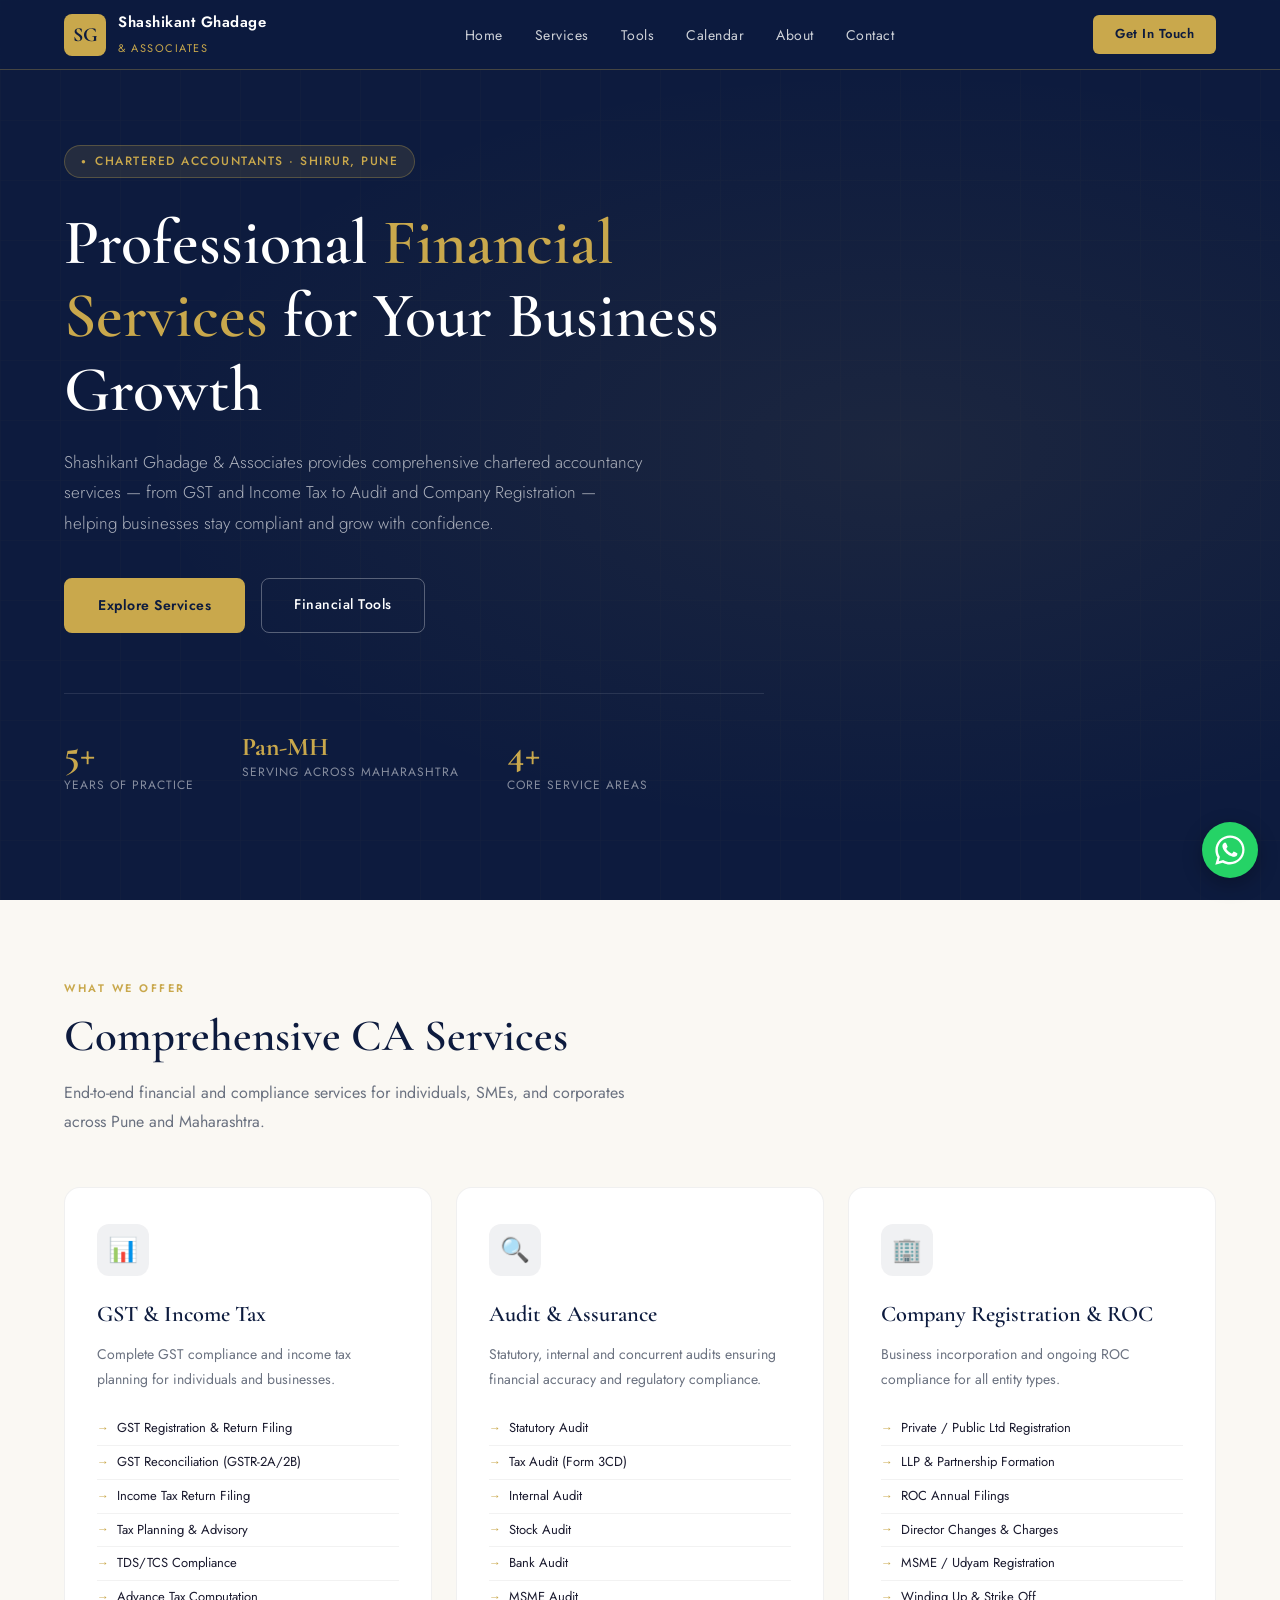
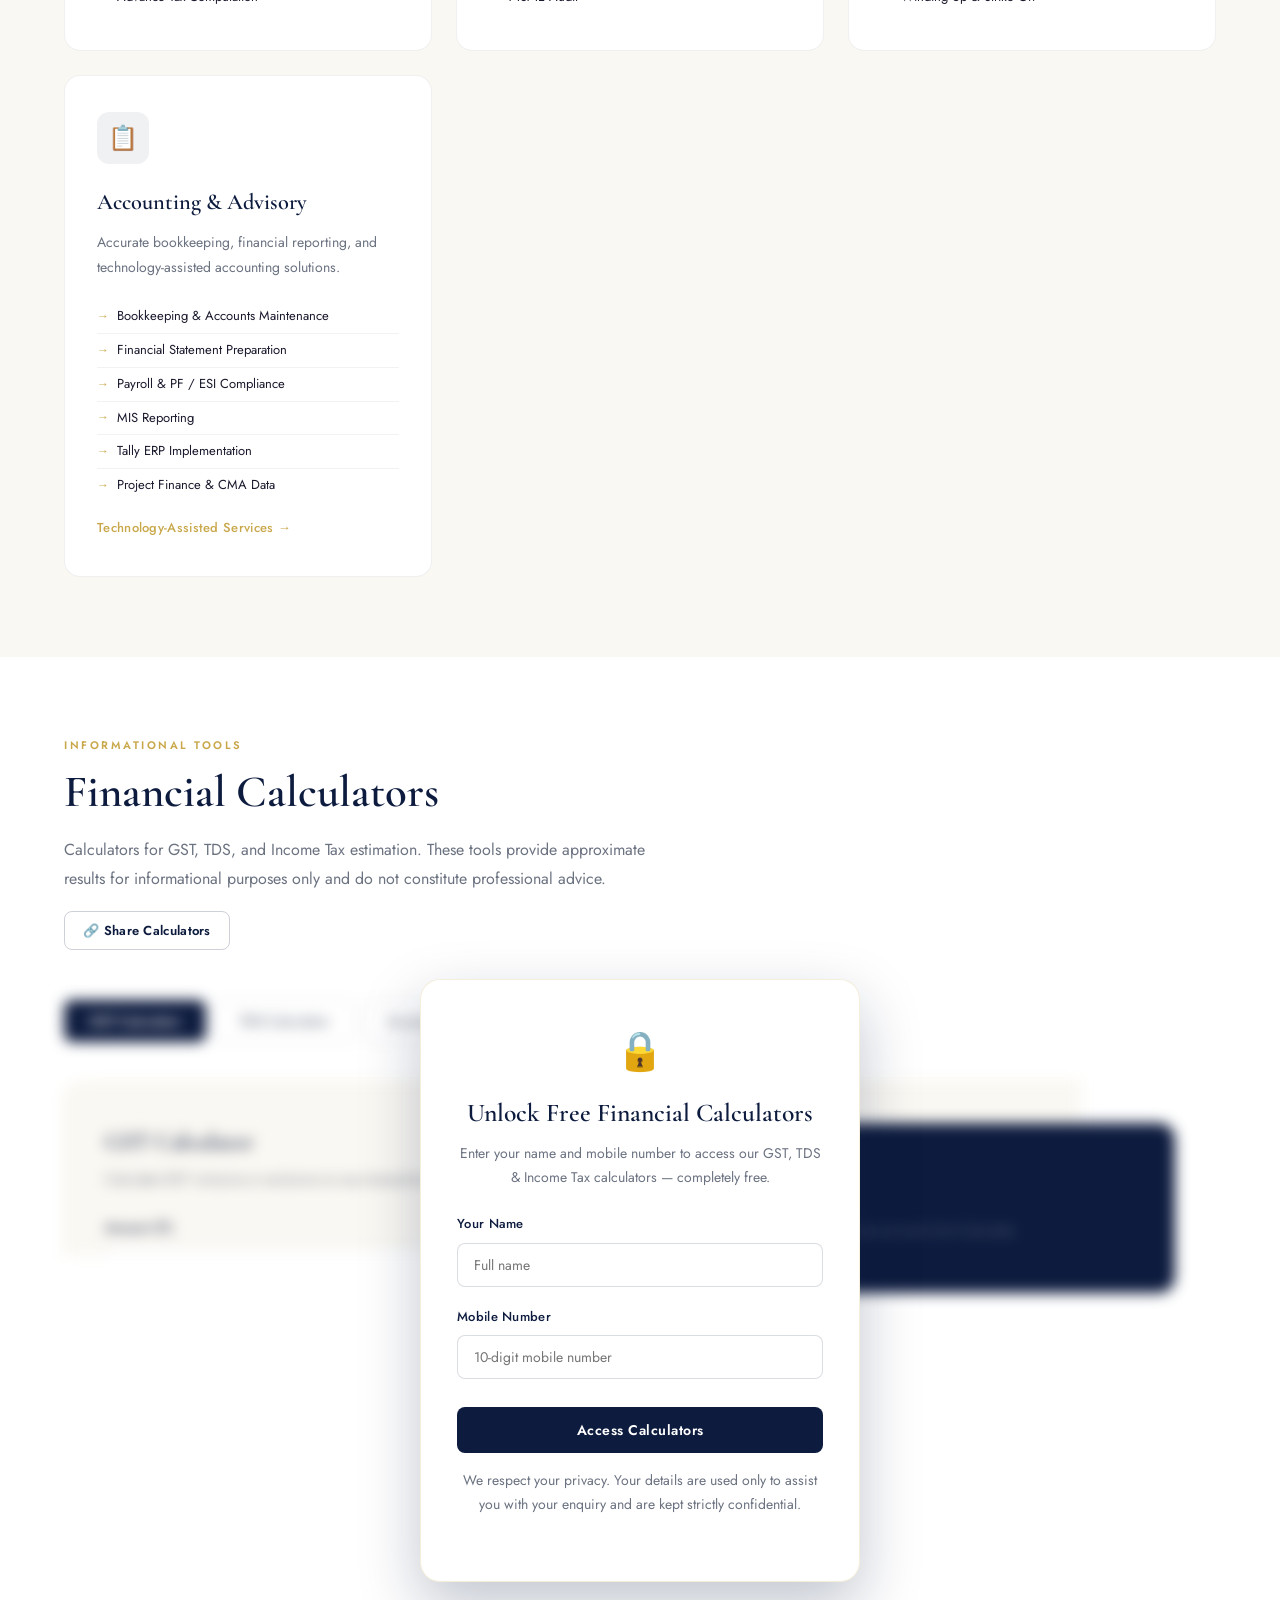
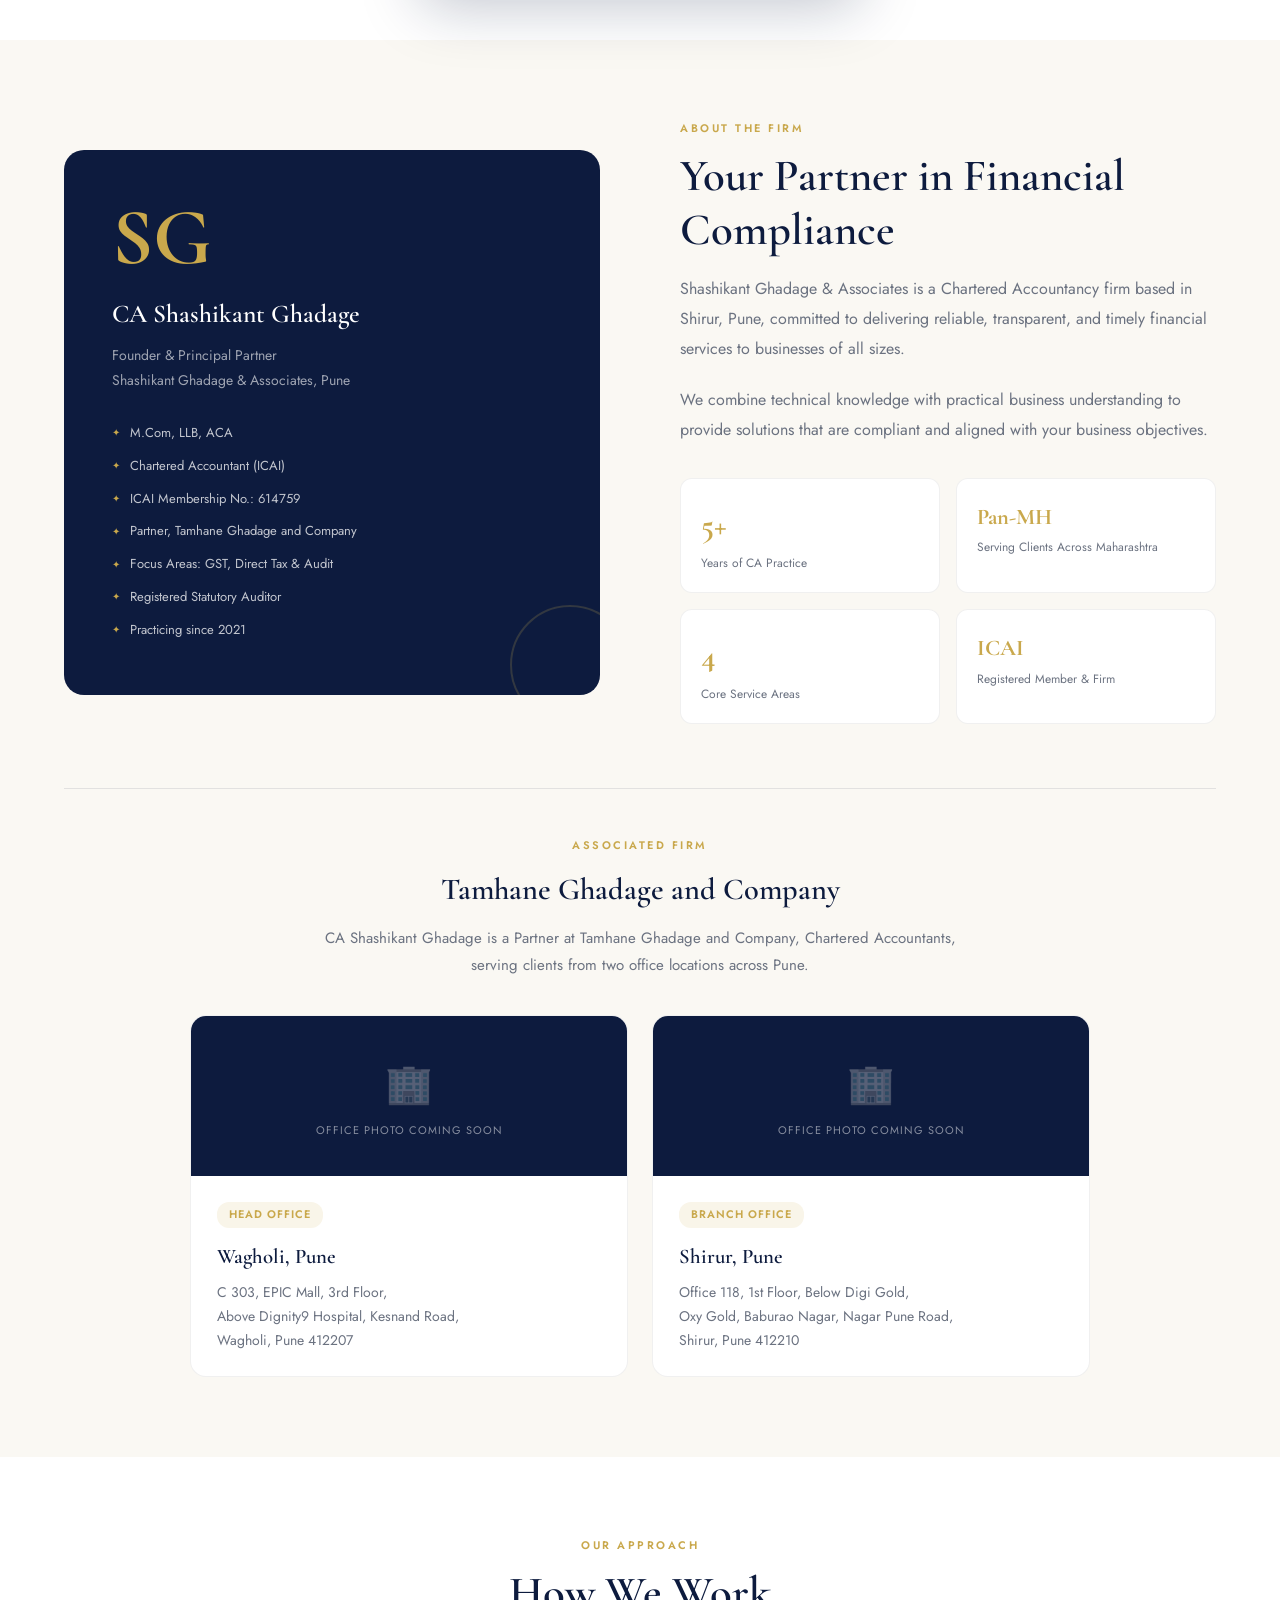
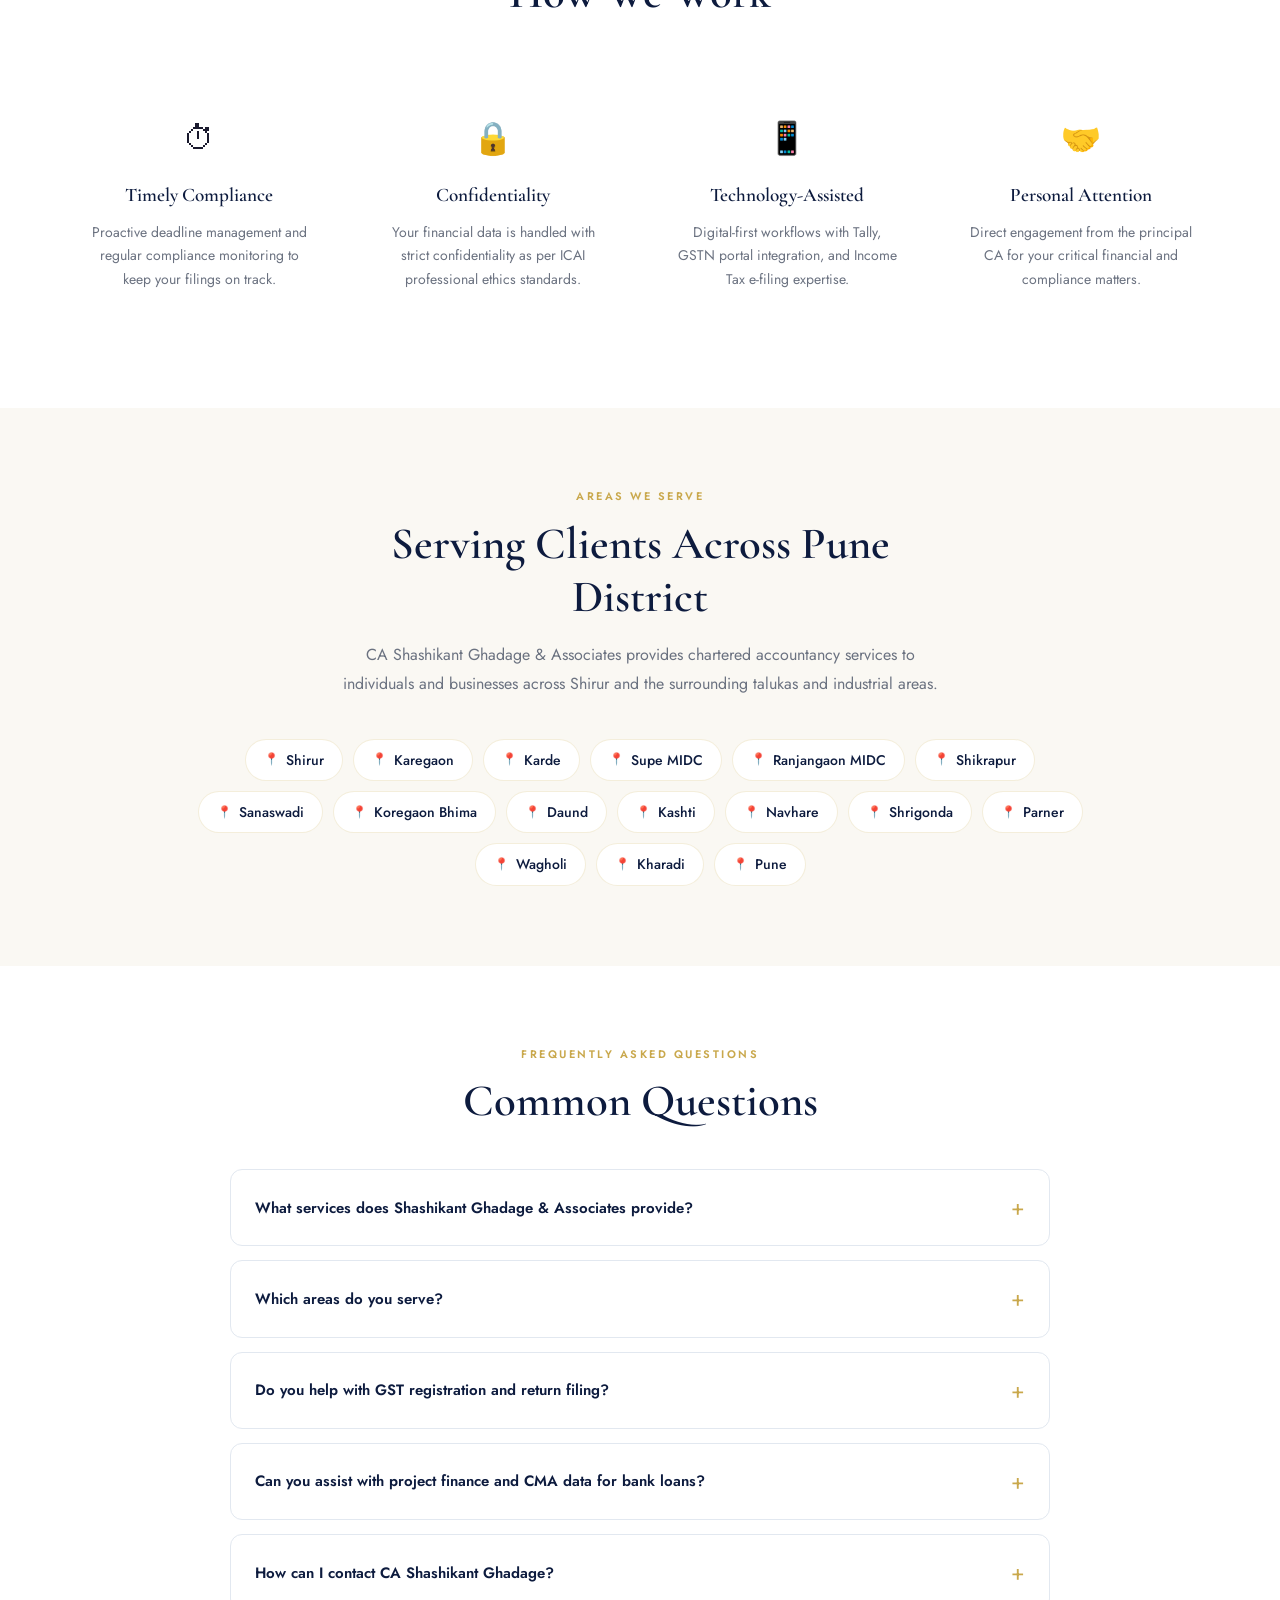
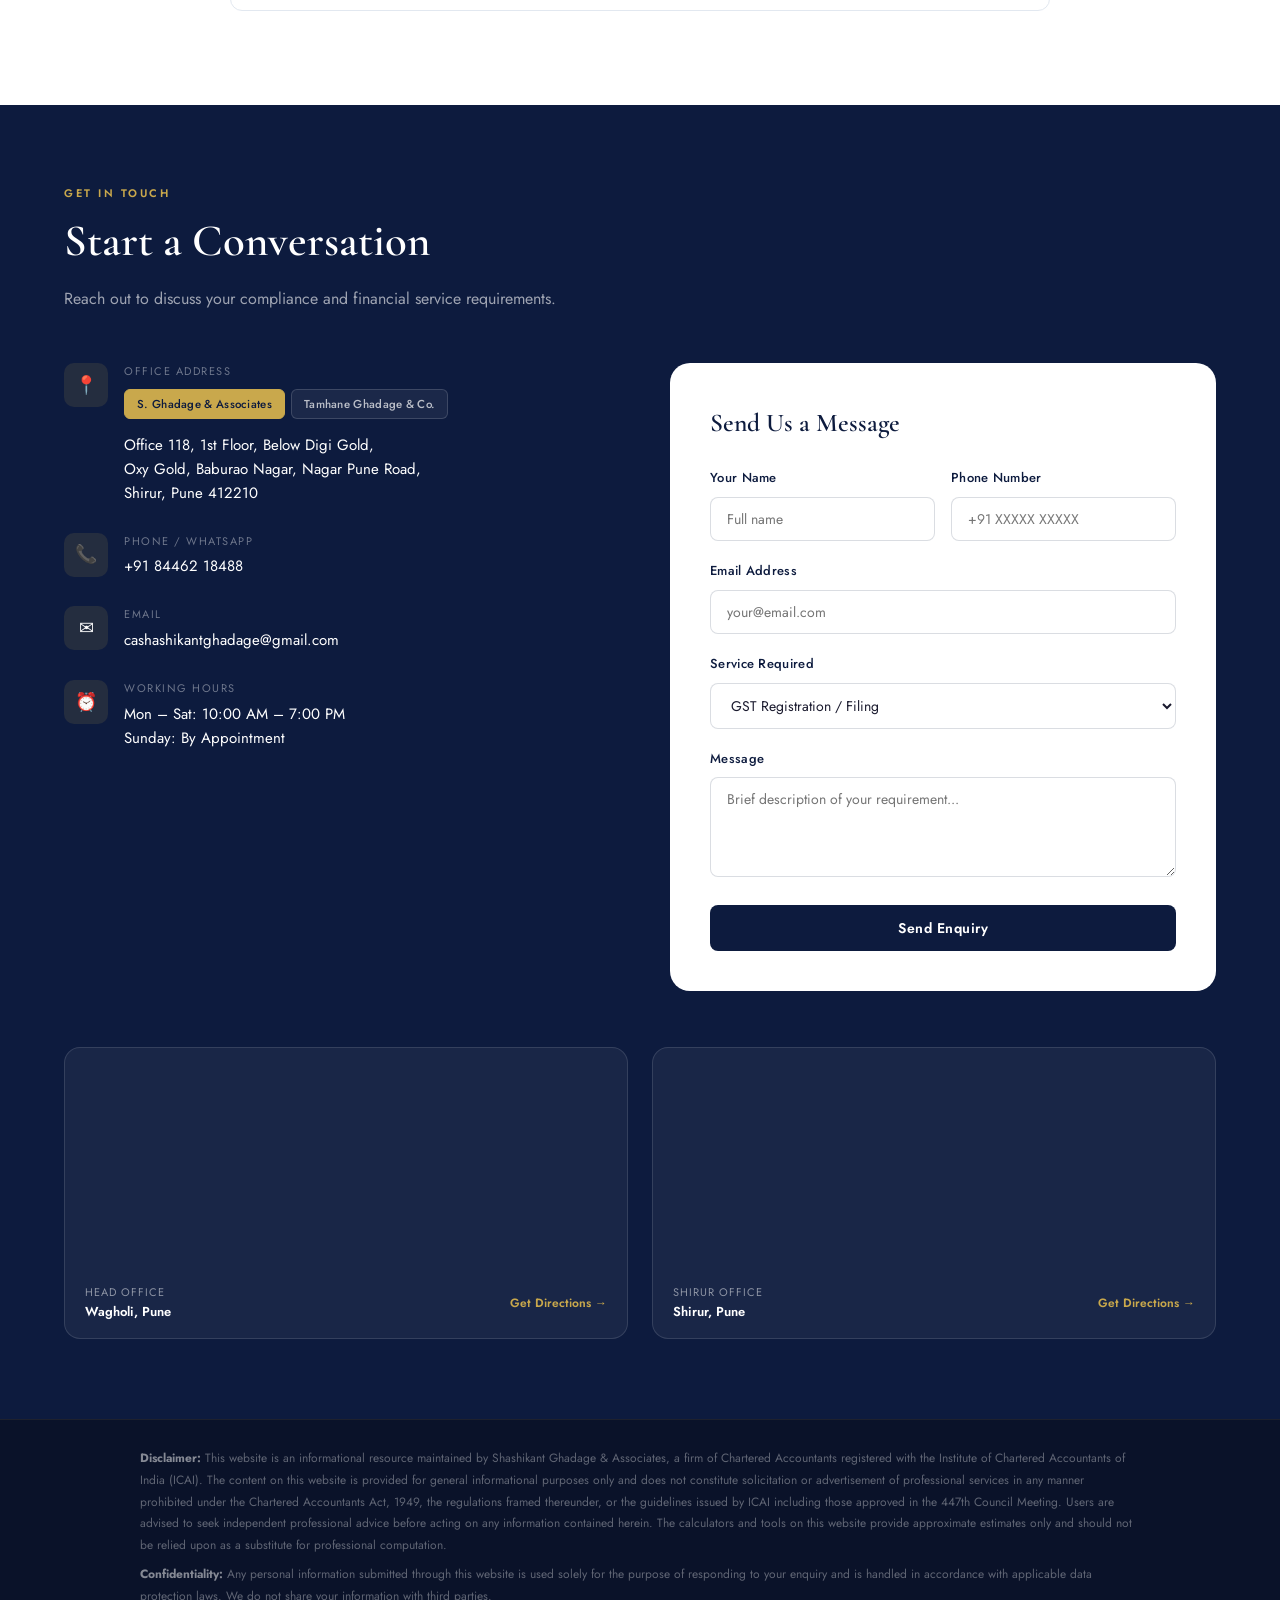
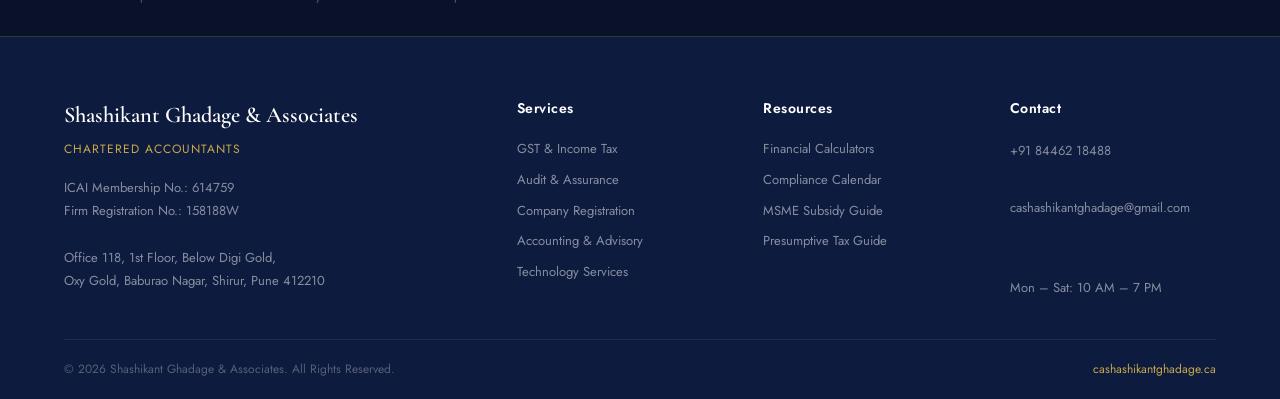
==== commit 0734c228: "Use exact Shirur office location (Google Maps) - Shirur map embed now centers on the real coordinate" ====
--- a/index.html
+++ b/index.html
@@ -278,7 +278,7 @@
   @media (max-width: 768px) { .office-maps { grid-template-columns: 1fr; } }
 </style>
 <script type="application/ld+json">
-{"@context":"https://schema.org","@type":"AccountingService","name":"Shashikant Ghadage & Associates","alternateName":"CA Shashikant Ghadage","url":"https://cashashikantghadage.ca","telephone":"+91-84462-18488","email":"cashashikantghadage@gmail.com","priceRange":"INR","image":"https://cashashikantghadage.ca/favicon.svg","address":{"@type":"PostalAddress","streetAddress":"Office 118, 1st Floor, Below Digi Gold, Oxy Gold, Baburao Nagar, Nagar Pune Road","addressLocality":"Shirur","addressRegion":"Maharashtra","postalCode":"412210","addressCountry":"IN"},"founder":{"@type":"Person","name":"CA Shashikant Ghadage","jobTitle":"Chartered Accountant","description":"M.Com, LLB, ACA — Chartered Accountant (ICAI), Partner at Tamhane Ghadage and Company"},"openingHours":"Mo-Sa 10:00-19:00","knowsAbout":["GST","Income Tax","Statutory Audit","Tax Audit","Company Registration","ROC Compliance","Project Finance","CMA Data","TDS"],"areaServed":["Shirur","Karegaon","Karde","Supe MIDC","Ranjangaon MIDC","Shikrapur","Sanaswadi","Koregaon Bhima","Daund","Kashti","Navhare","Shrigonda","Parner","Wagholi","Kharadi","Pune"]}
+{"@context":"https://schema.org","@type":"AccountingService","name":"Shashikant Ghadage & Associates","alternateName":"CA Shashikant Ghadage","url":"https://cashashikantghadage.ca","telephone":"+91-84462-18488","email":"cashashikantghadage@gmail.com","priceRange":"INR","image":"https://cashashikantghadage.ca/favicon.svg","address":{"@type":"PostalAddress","streetAddress":"Office 118, 1st Floor, Below Digi Gold, Oxy Gold, Baburao Nagar, Nagar Pune Road","addressLocality":"Shirur","addressRegion":"Maharashtra","postalCode":"412210","addressCountry":"IN"},"geo":{"@type":"GeoCoordinates","latitude":18.8183237,"longitude":74.3665156},"hasMap":"https://maps.app.goo.gl/6Qwg5AGFnA8YUrzZ8","founder":{"@type":"Person","name":"CA Shashikant Ghadage","jobTitle":"Chartered Accountant","description":"M.Com, LLB, ACA — Chartered Accountant (ICAI), Partner at Tamhane Ghadage and Company"},"openingHours":"Mo-Sa 10:00-19:00","knowsAbout":["GST","Income Tax","Statutory Audit","Tax Audit","Company Registration","ROC Compliance","Project Finance","CMA Data","TDS"],"areaServed":["Shirur","Karegaon","Karde","Supe MIDC","Ranjangaon MIDC","Shikrapur","Sanaswadi","Koregaon Bhima","Daund","Kashti","Navhare","Shrigonda","Parner","Wagholi","Kharadi","Pune"]}
 </script>
 <script type="application/ld+json">
 {"@context":"https://schema.org","@type":"FAQPage","mainEntity":[{"@type":"Question","name":"What services does Shashikant Ghadage & Associates provide?","acceptedAnswer":{"@type":"Answer","text":"We provide GST registration and return filing, Income Tax filing and planning, statutory and tax audits, company and LLP registration, ROC compliance, accounting, and project finance / CMA data services."}},{"@type":"Question","name":"Which areas do you serve?","acceptedAnswer":{"@type":"Answer","text":"We serve clients in Shirur, Ranjangaon MIDC, Supe MIDC, Shikrapur, Sanaswadi, Koregaon Bhima, Daund, Parner, Shrigonda, Kashti, Wagholi, Kharadi and across Pune."}},{"@type":"Question","name":"Do you help with GST registration and return filing?","acceptedAnswer":{"@type":"Answer","text":"Yes. We handle GST registration, monthly and quarterly returns, annual returns, GSTR-2B reconciliation and notice responses."}},{"@type":"Question","name":"Can you assist with project finance and CMA data for bank loans?","acceptedAnswer":{"@type":"Answer","text":"Yes. We prepare CMA data and project reports for term loans, working capital and MSME funding, and advise on Maharashtra PSI subsidy eligibility."}},{"@type":"Question","name":"How can I contact CA Shashikant Ghadage?","acceptedAnswer":{"@type":"Answer","text":"You can call or WhatsApp +91 84462 18488, email cashashikantghadage@gmail.com, or submit the enquiry form on this website."}}]}
@@ -822,10 +822,10 @@
       </div>
     </div>
     <div class="map-card">
-      <iframe src="https://maps.google.com/maps?q=Office%20118%20Baburao%20Nagar%20Nagar%20Pune%20Road%20Shirur%20Pune%20412210&output=embed" loading="lazy" title="Office - Shirur"></iframe>
+      <iframe src="https://maps.google.com/maps?q=18.8183237,74.3665156&z=16&output=embed" loading="lazy" title="Office - Shirur"></iframe>
       <div class="map-body">
         <div><div class="map-sub">Shirur Office</div><div class="map-name">Shirur, Pune</div></div>
-        <a class="map-dir" href="https://www.google.com/maps/dir/?api=1&destination=Office%20118%20Baburao%20Nagar%20Nagar%20Pune%20Road%20Shirur%20Pune%20412210" target="_blank" rel="noopener">Get Directions &rarr;</a>
+        <a class="map-dir" href="https://maps.app.goo.gl/6Qwg5AGFnA8YUrzZ8" target="_blank" rel="noopener">Get Directions &rarr;</a>
       </div>
     </div>
   </div>
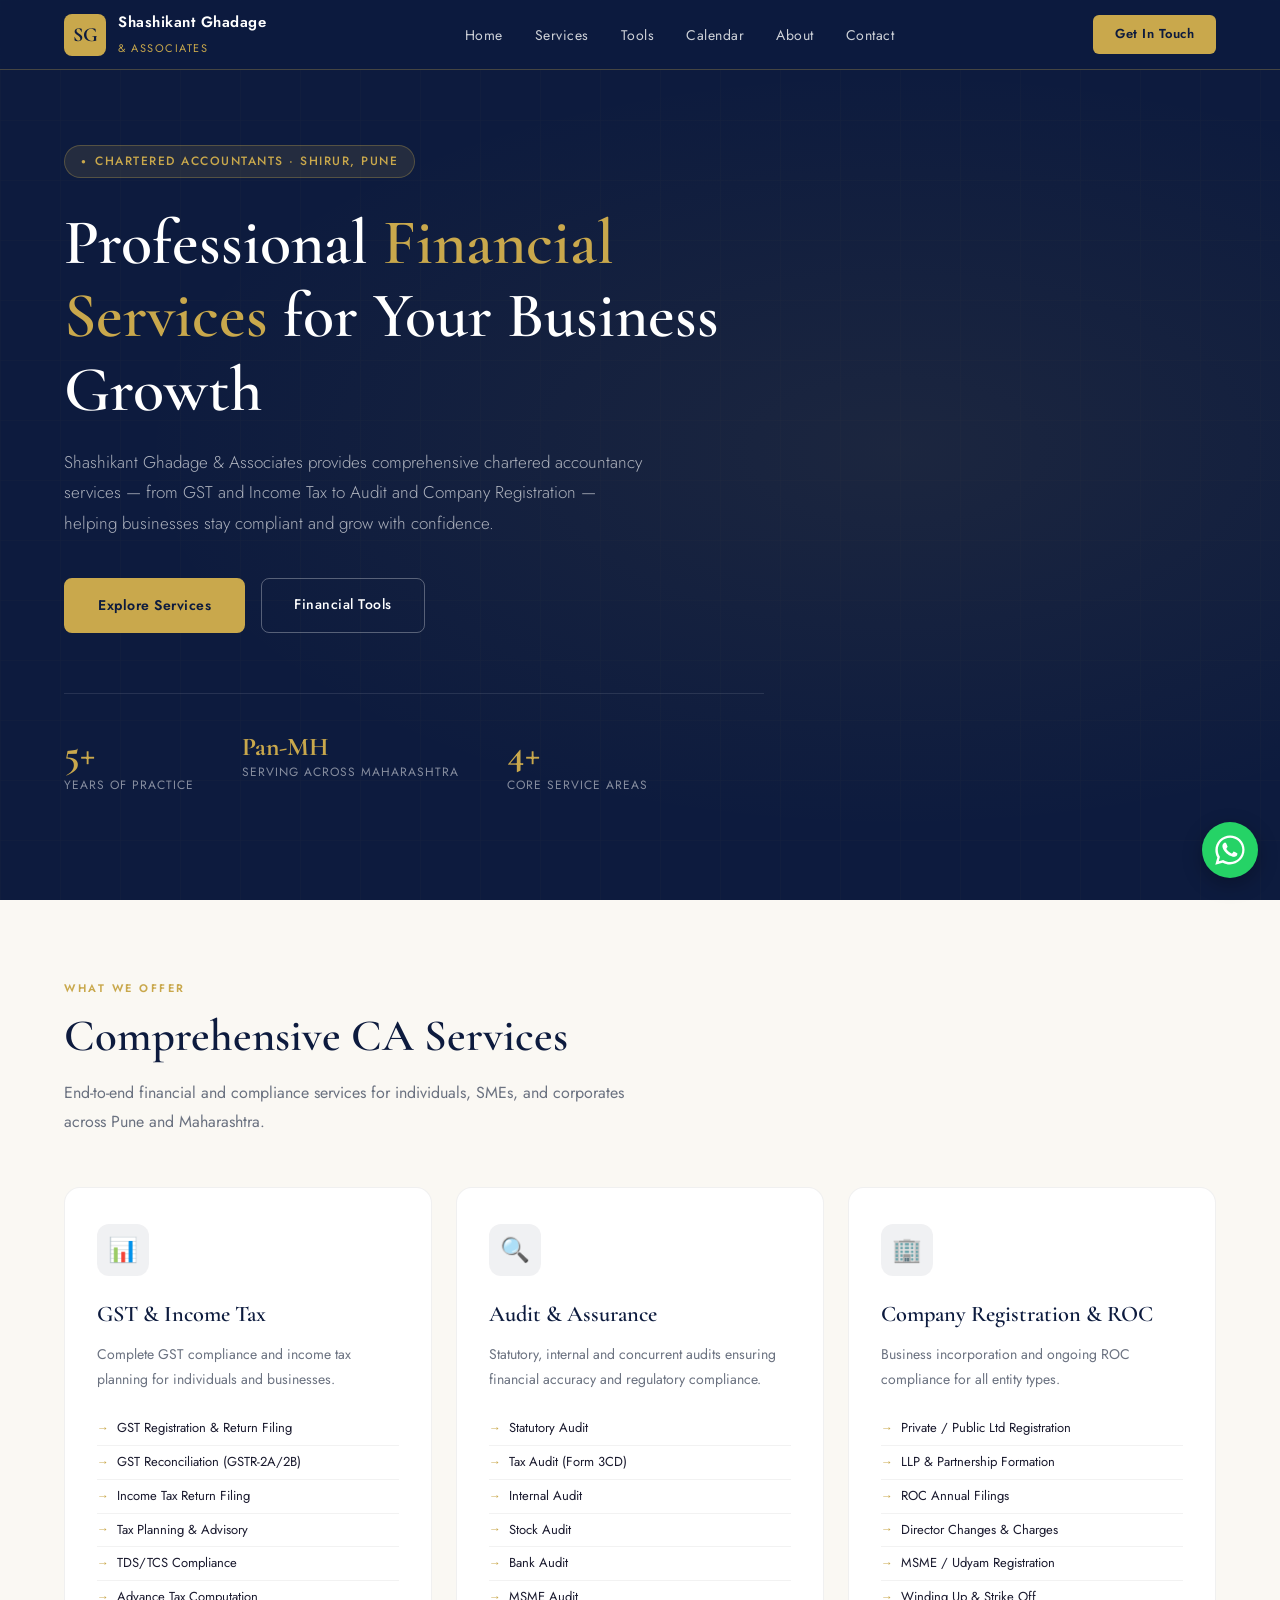
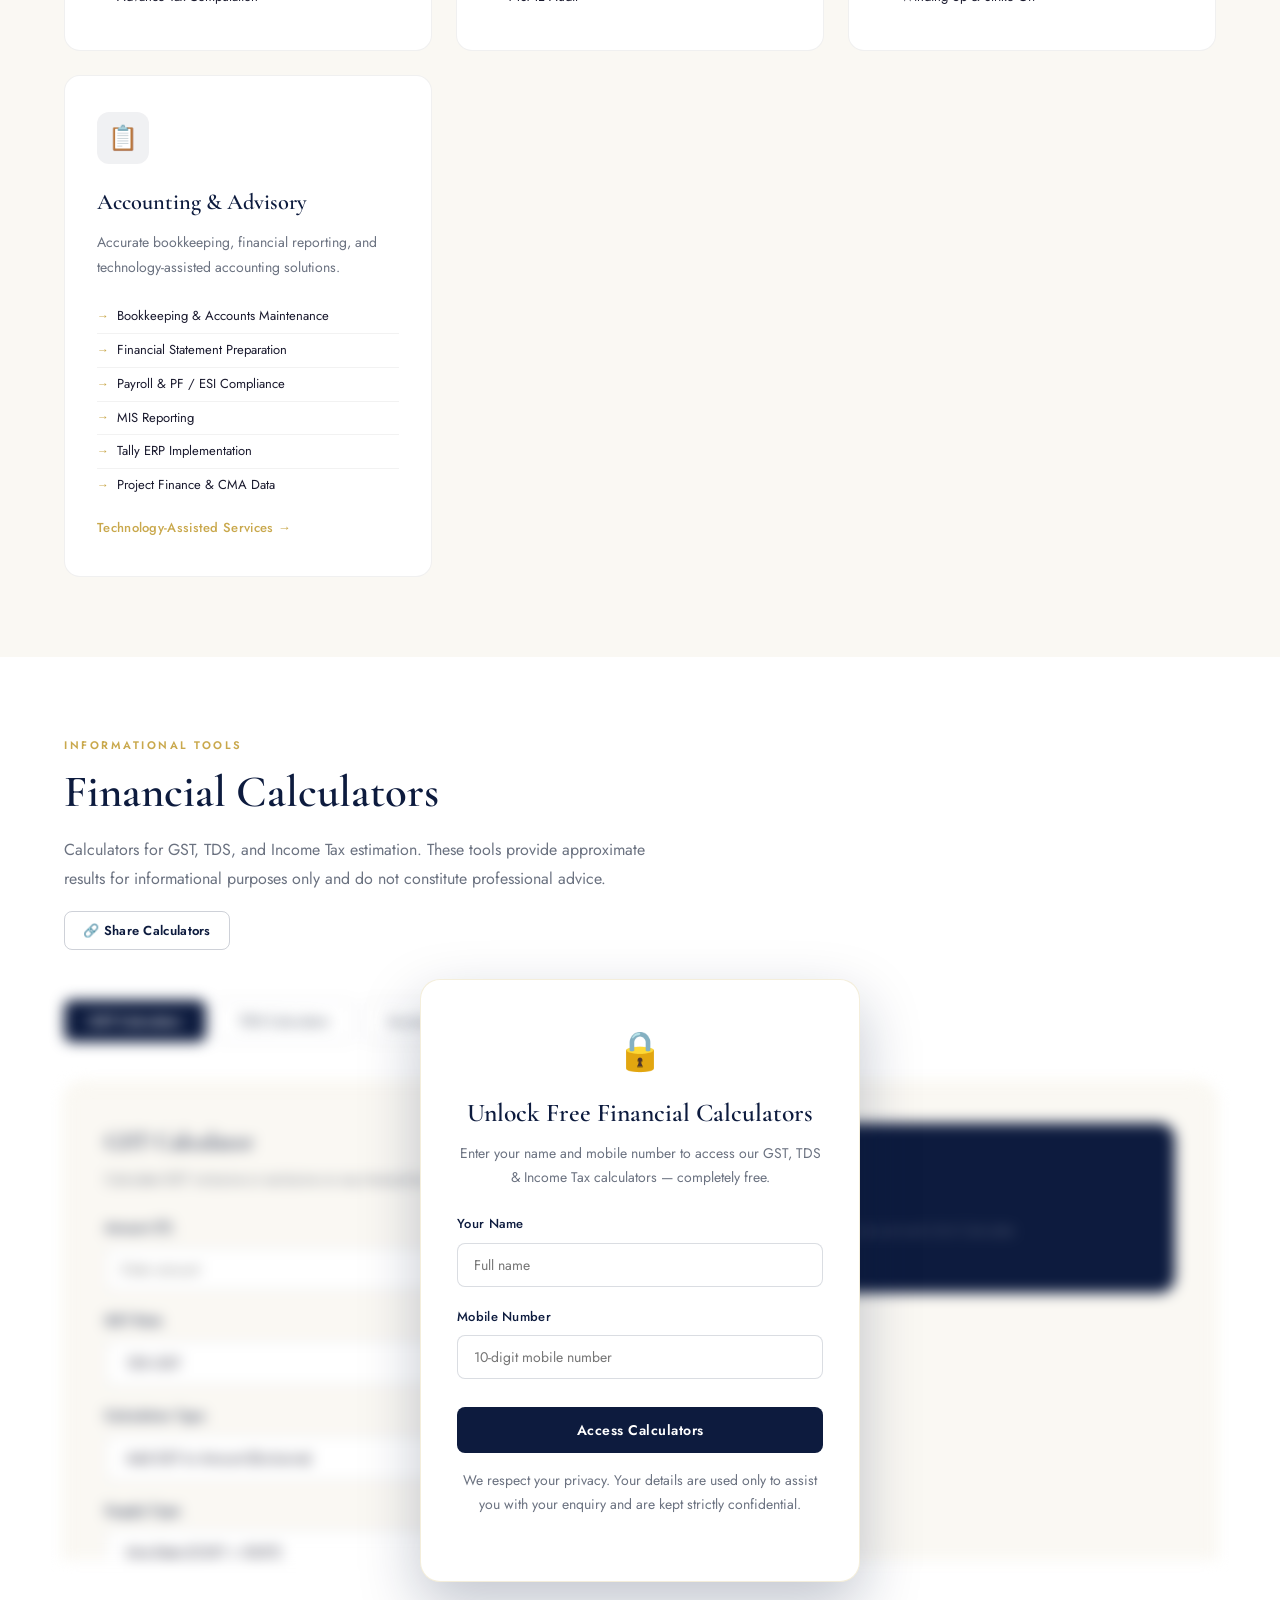
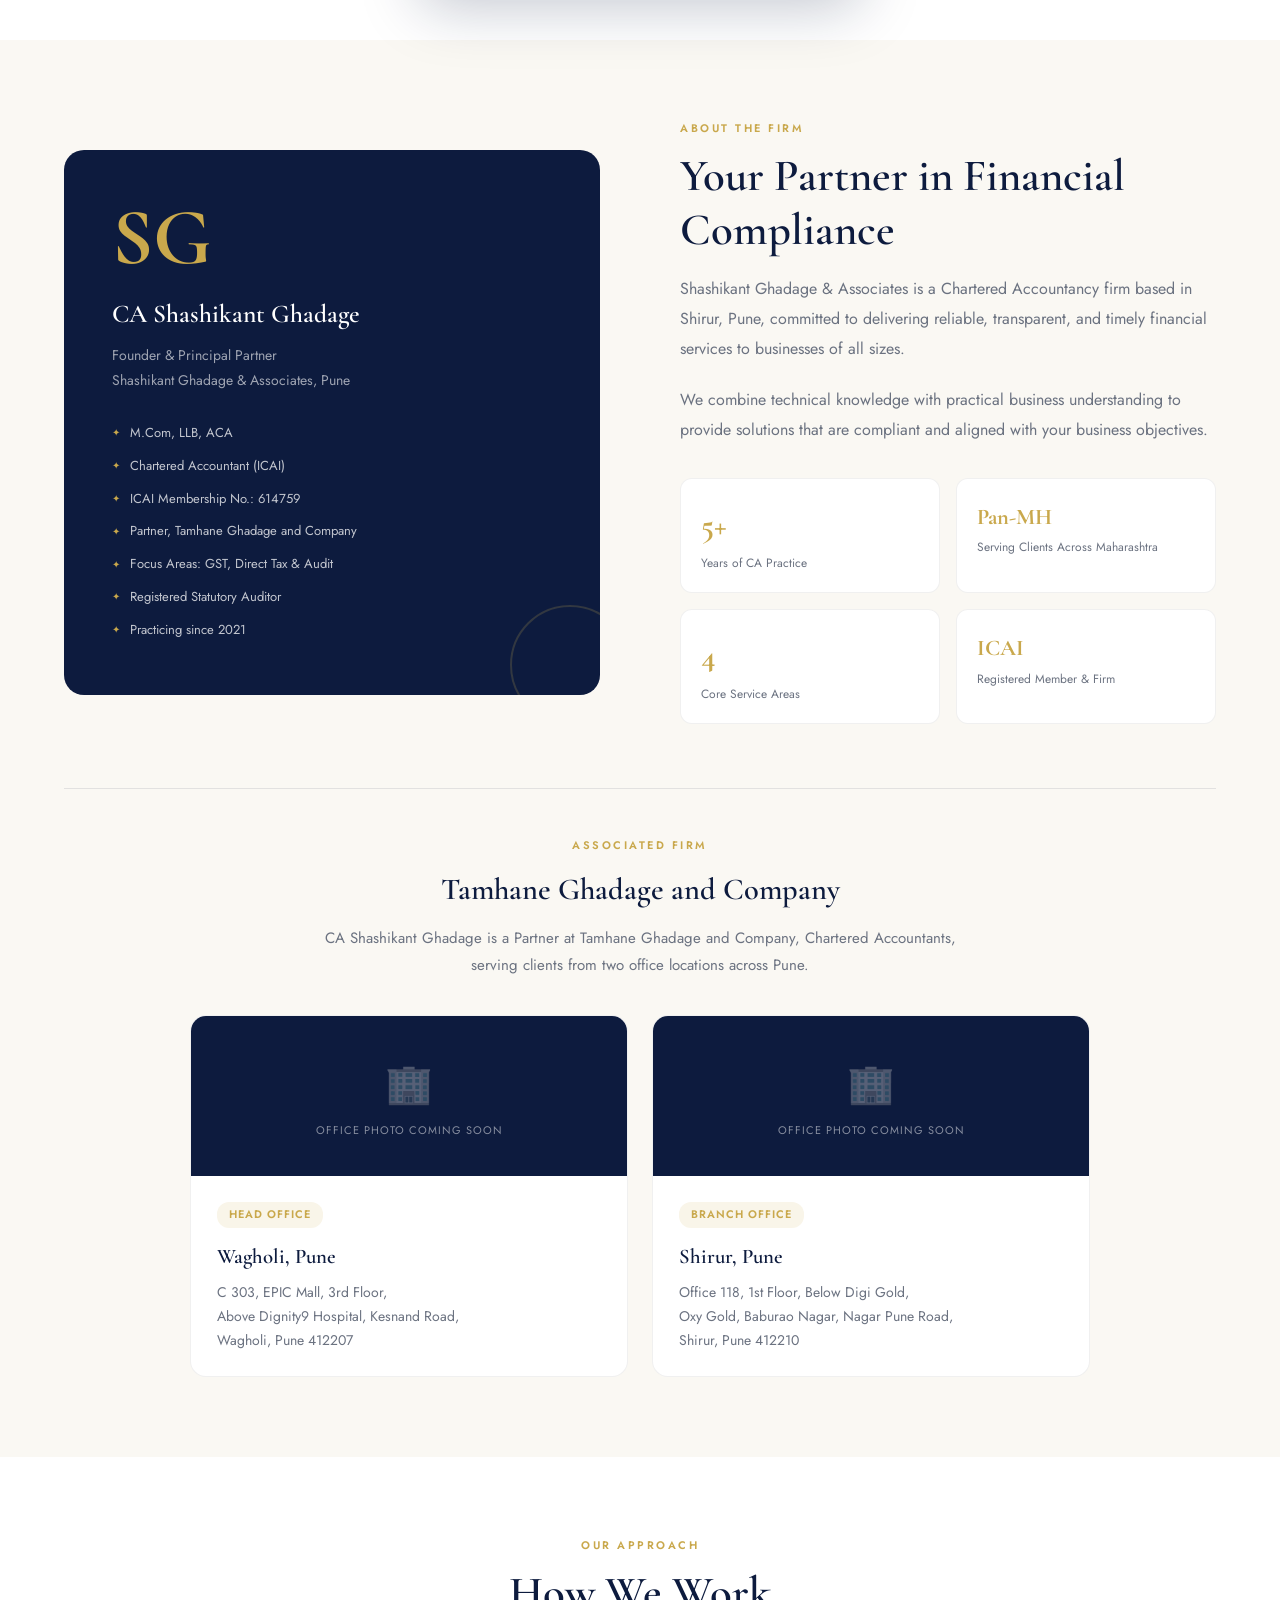
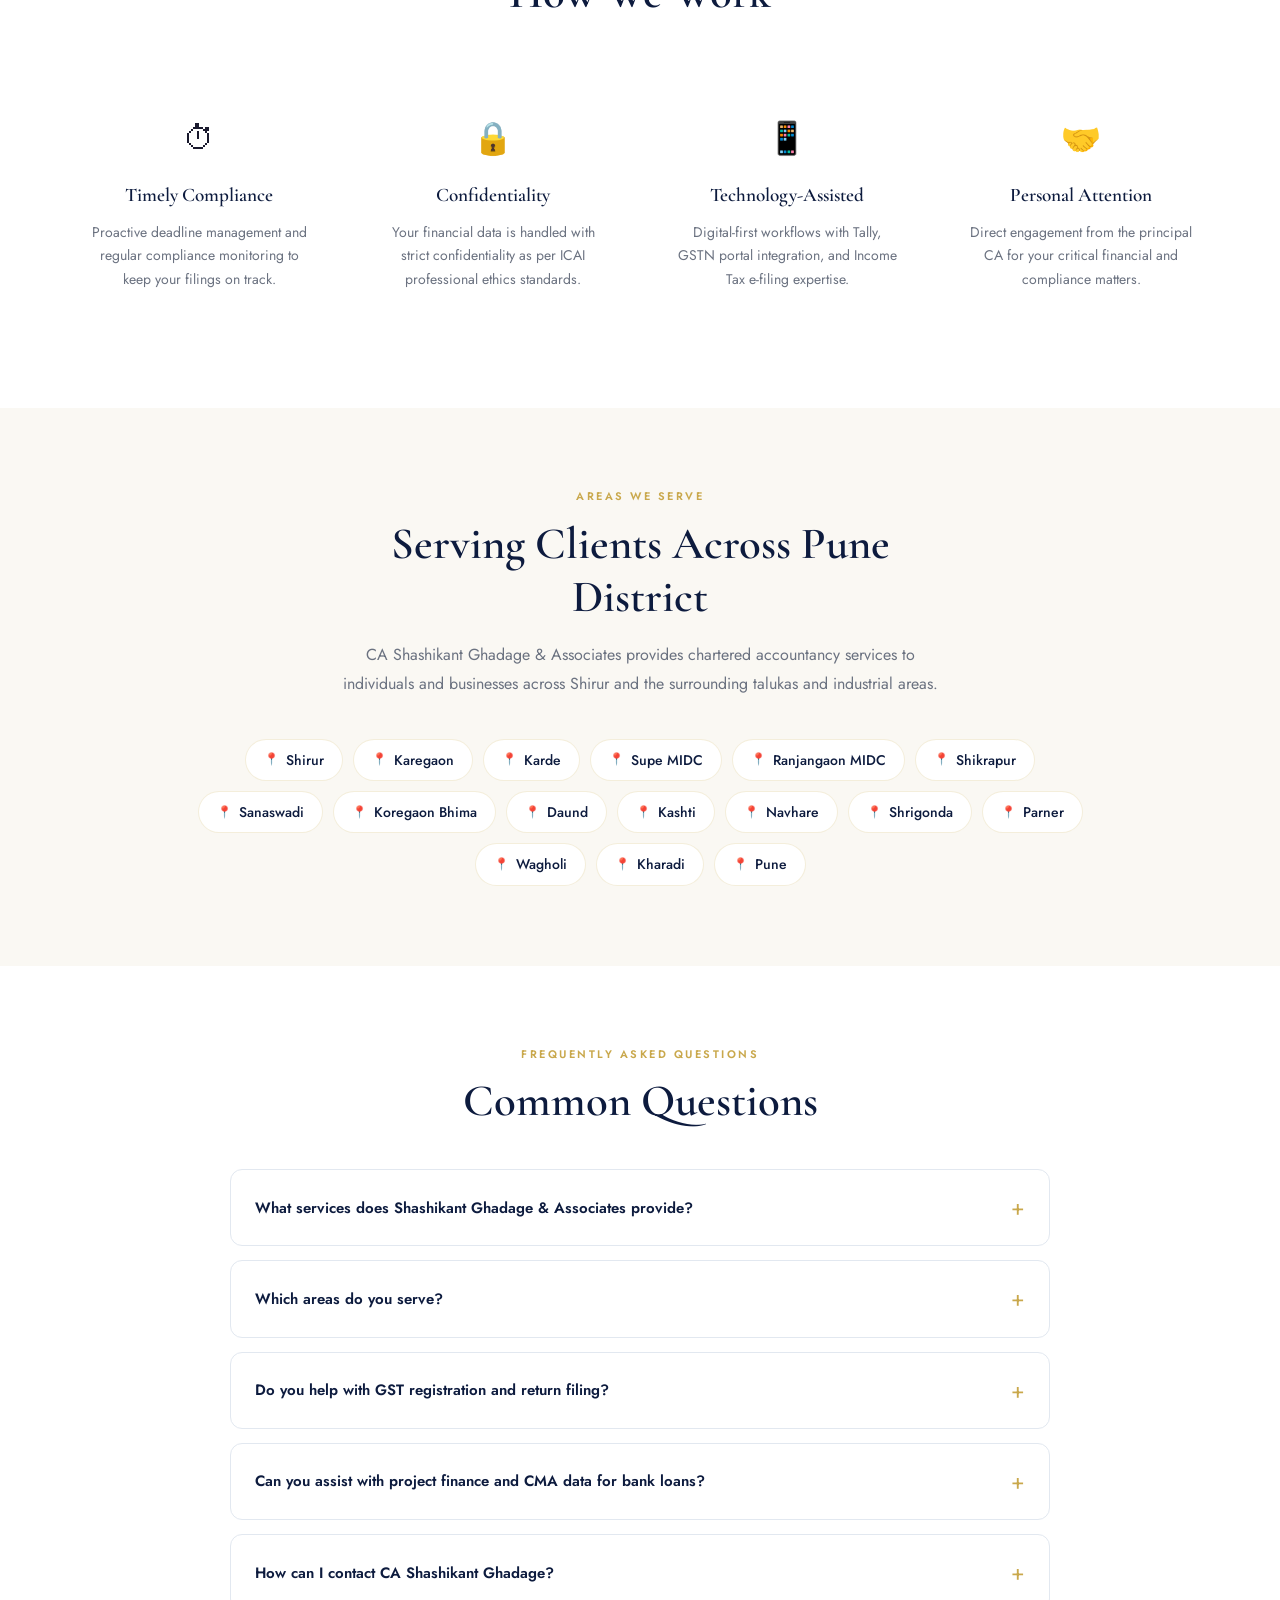
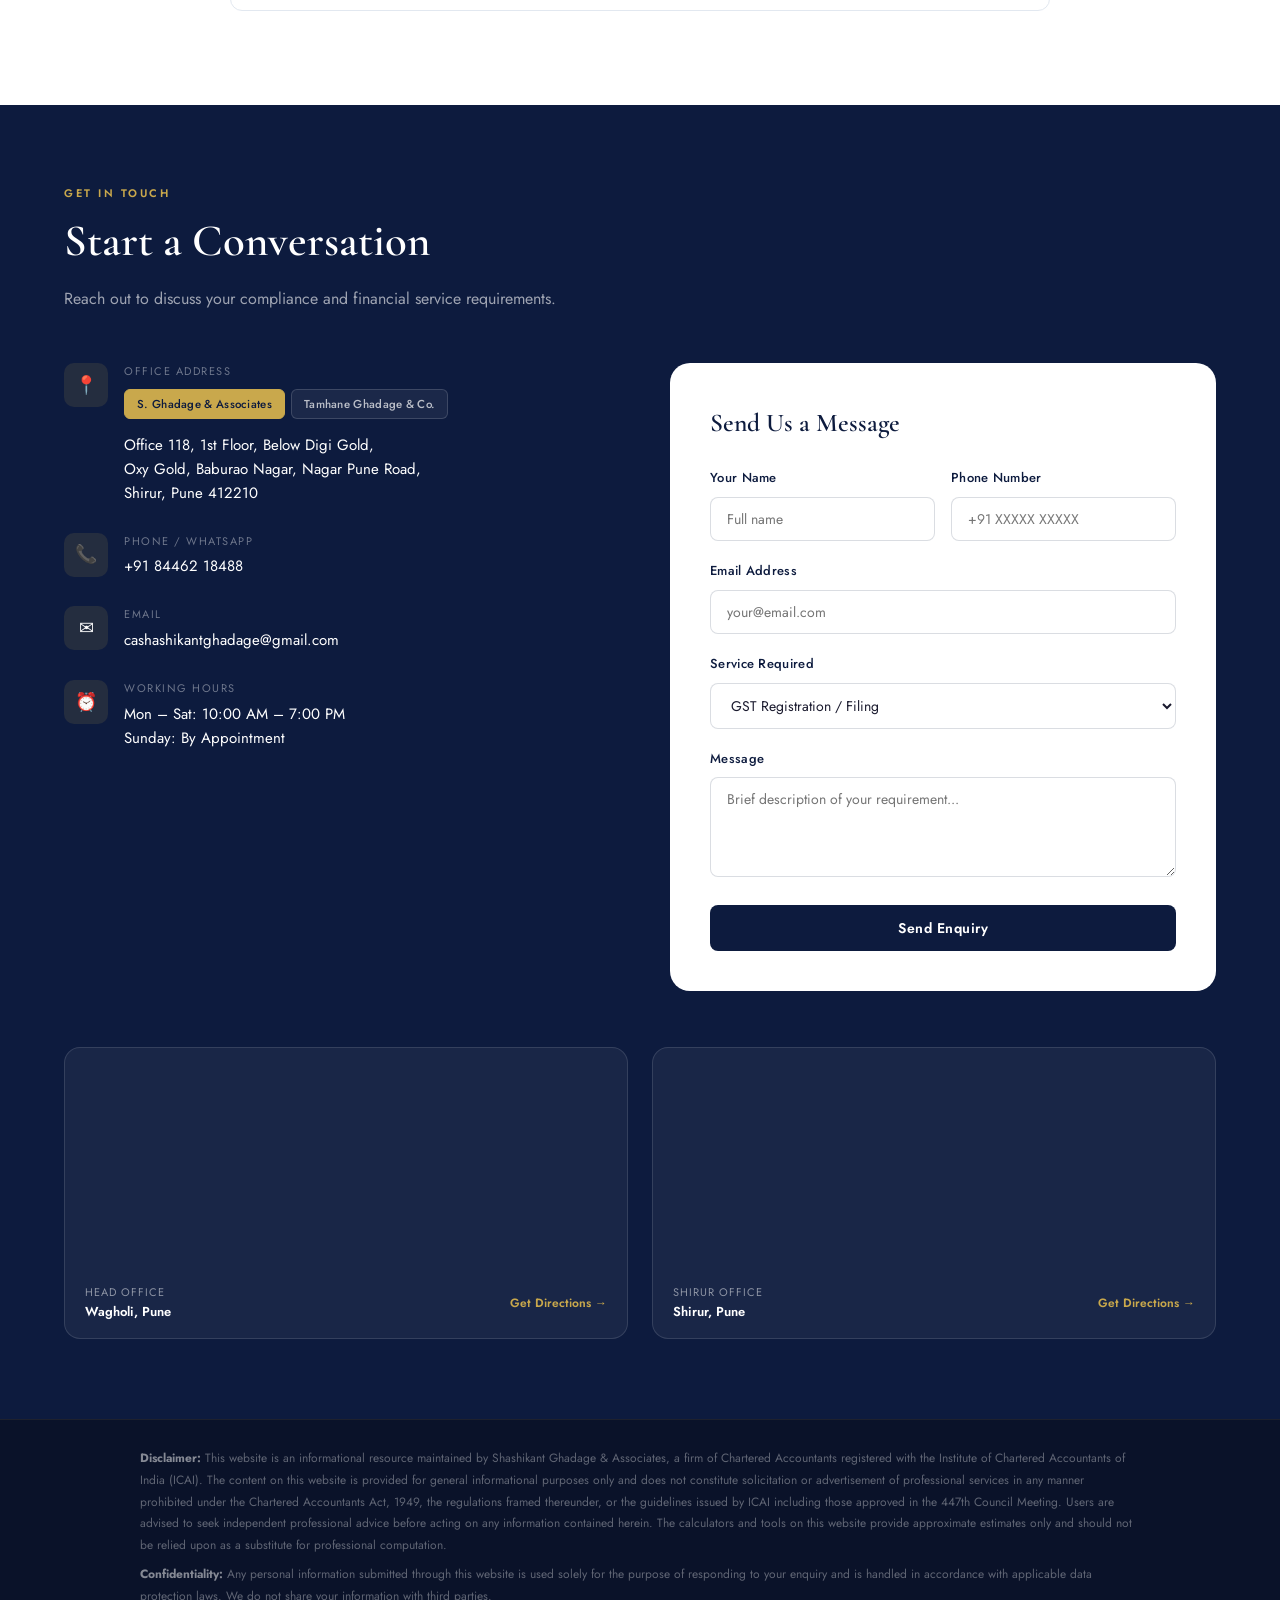
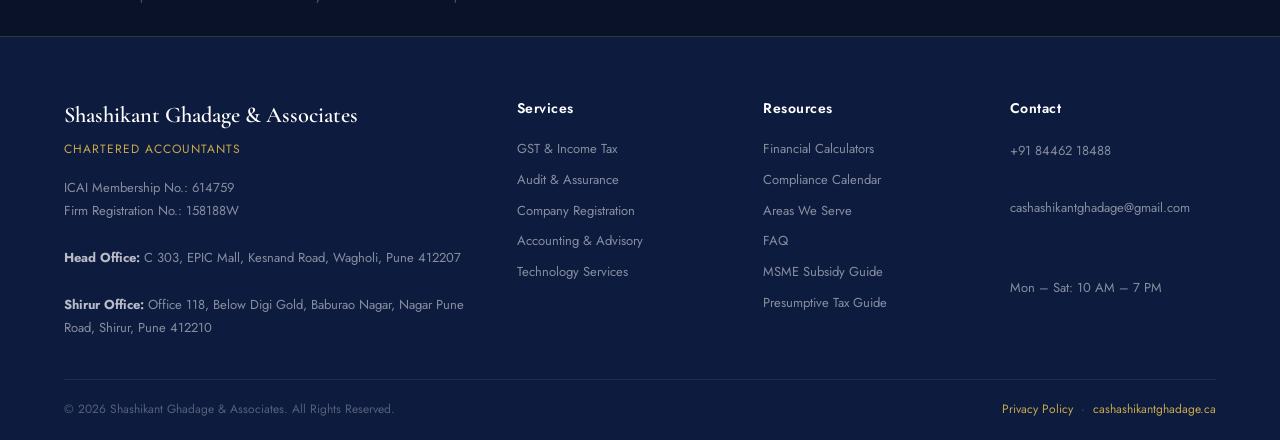
==== commit abb4f576: "Add privacy policy, honeypot, footer + 404 improvements - New Privacy Policy page (linked in all foo" ====
--- a/index.html
+++ b/index.html
@@ -425,6 +425,7 @@
           <label>Mobile Number</label>
           <input type="tel" id="gate-mobile" placeholder="10-digit mobile number" maxlength="10">
         </div>
+        <input type="text" id="hp-gate" class="hp-field" tabindex="-1" autocomplete="off" aria-hidden="true">
         <button class="calc-btn" onclick="unlockTools()">Access Calculators</button>
         <p class="gate-note">We respect your privacy. Your details are used only to assist you with your enquiry and are kept strictly confidential.</p>
       </div>
@@ -808,6 +809,7 @@
           <label>Message</label>
           <textarea id="cf-message" placeholder="Brief description of your requirement..."></textarea>
         </div>
+        <input type="text" id="hp-contact" class="hp-field" tabindex="-1" autocomplete="off" aria-hidden="true">
         <button type="submit" class="submit-btn">Send Enquiry</button>
       </form>
     </div>
@@ -843,7 +845,7 @@
     <div class="footer-brand">
       <h3>Shashikant Ghadage & Associates</h3>
       <div class="credentials">Chartered Accountants</div>
-      <p>ICAI Membership No.: 614759<br>Firm Registration No.: 158188W<br><br>Office 118, 1st Floor, Below Digi Gold,<br>Oxy Gold, Baburao Nagar, Shirur, Pune 412210</p>
+      <p>ICAI Membership No.: 614759<br>Firm Registration No.: 158188W<br><br><strong style="color:rgba(255,255,255,0.7);">Head Office:</strong> C 303, EPIC Mall, Kesnand Road, Wagholi, Pune 412207<br><br><strong style="color:rgba(255,255,255,0.7);">Shirur Office:</strong> Office 118, Below Digi Gold, Baburao Nagar, Nagar Pune Road, Shirur, Pune 412210</p>
     </div>
     <div class="footer-col">
       <h4>Services</h4>
@@ -857,6 +859,8 @@
       <h4>Resources</h4>
       <a href="#tools">Financial Calculators</a>
       <a href="compliance-calendar.html">Compliance Calendar</a>
+      <a href="index.html#areas">Areas We Serve</a>
+      <a href="index.html#faq">FAQ</a>
       <a href="msme-subsidy-guide.html">MSME Subsidy Guide</a>
       <a href="presumptive-tax-guide.html">Presumptive Tax Guide</a>
     </div>
@@ -869,7 +873,7 @@
   </div>
   <div class="footer-bottom">
     <p>&copy; 2026 Shashikant Ghadage & Associates. All Rights Reserved.</p>
-    <p><a href="https://cashashikantghadage.ca">cashashikantghadage.ca</a></p>
+    <p><a href="privacy-policy.html" style="color:var(--gold); text-decoration:none;">Privacy Policy</a> &nbsp;&middot;&nbsp; <a href="https://cashashikantghadage.ca">cashashikantghadage.ca</a></p>
   </div>
 </footer>
 
@@ -953,6 +957,7 @@
   }
 }
 function unlockTools() {
+  if ((document.getElementById(hp-gate)||{}).value) { localStorage.setItem(sgaToolsUnlocked,1); document.getElementById(toolsWrap).classList.remove(locked); return; } /* hp-gate trap */
   var name = (document.getElementById('gate-name').value || '').trim();
   var mobile = (document.getElementById('gate-mobile').value || '').trim();
   if (name.length < 2) { alert('Please enter your name'); return; }
@@ -1130,6 +1135,7 @@
 /* Contact form */
 function submitContact(e) {
   e.preventDefault();
+  if ((document.getElementById(hp-contact)||{}).value) return; /* hp-contact trap */
   var name = document.getElementById('cf-name').value;
   var phone = document.getElementById('cf-phone').value;
   var email = document.getElementById('cf-email').value || 'Not provided';
--- a/style.css
+++ b/style.css
@@ -326,3 +326,6 @@
 }
 .wa-float:hover { transform: scale(1.08); }
 @media (max-width: 480px) { .wa-float { width: 52px; height: 52px; bottom: 18px; right: 18px; } }
+
+/* ── Honeypot (spam trap) ── */
+.hp-field { position:absolute; left:-9999px; top:-9999px; width:1px; height:1px; opacity:0; overflow:hidden; }
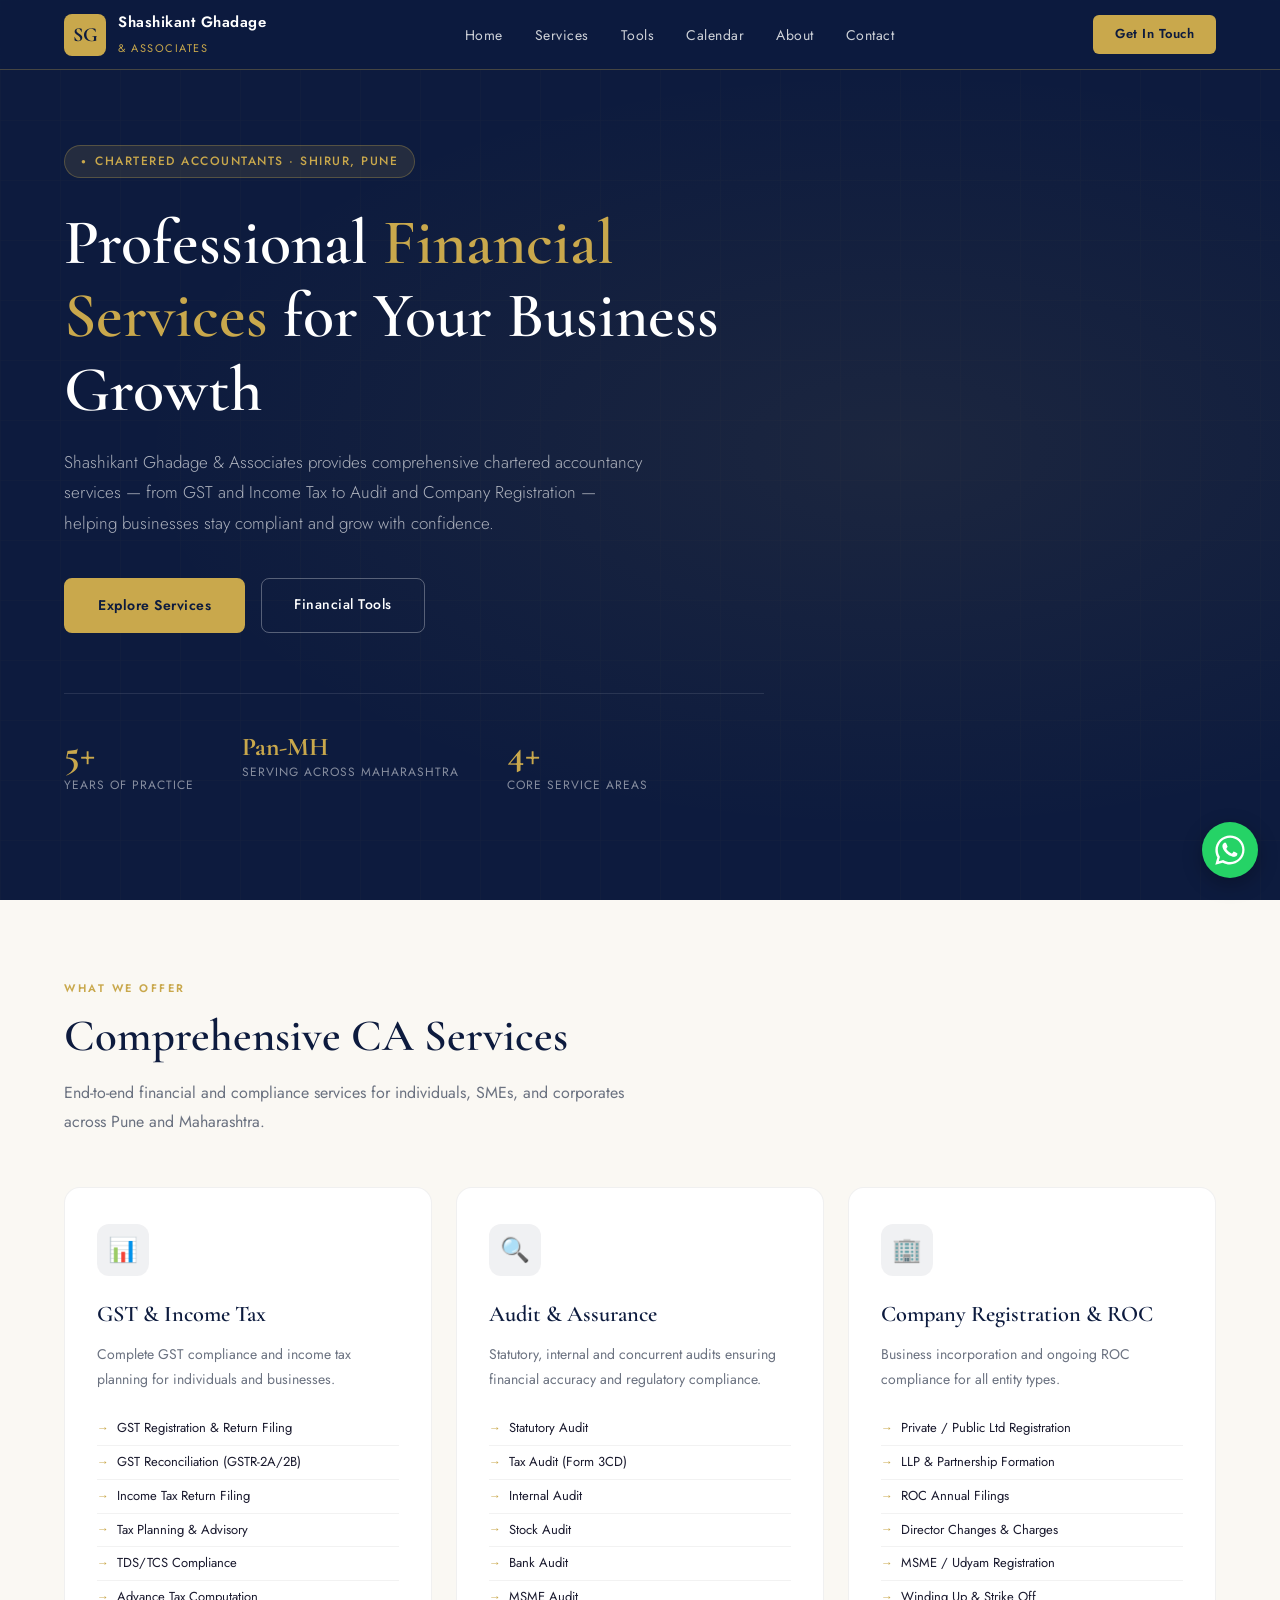
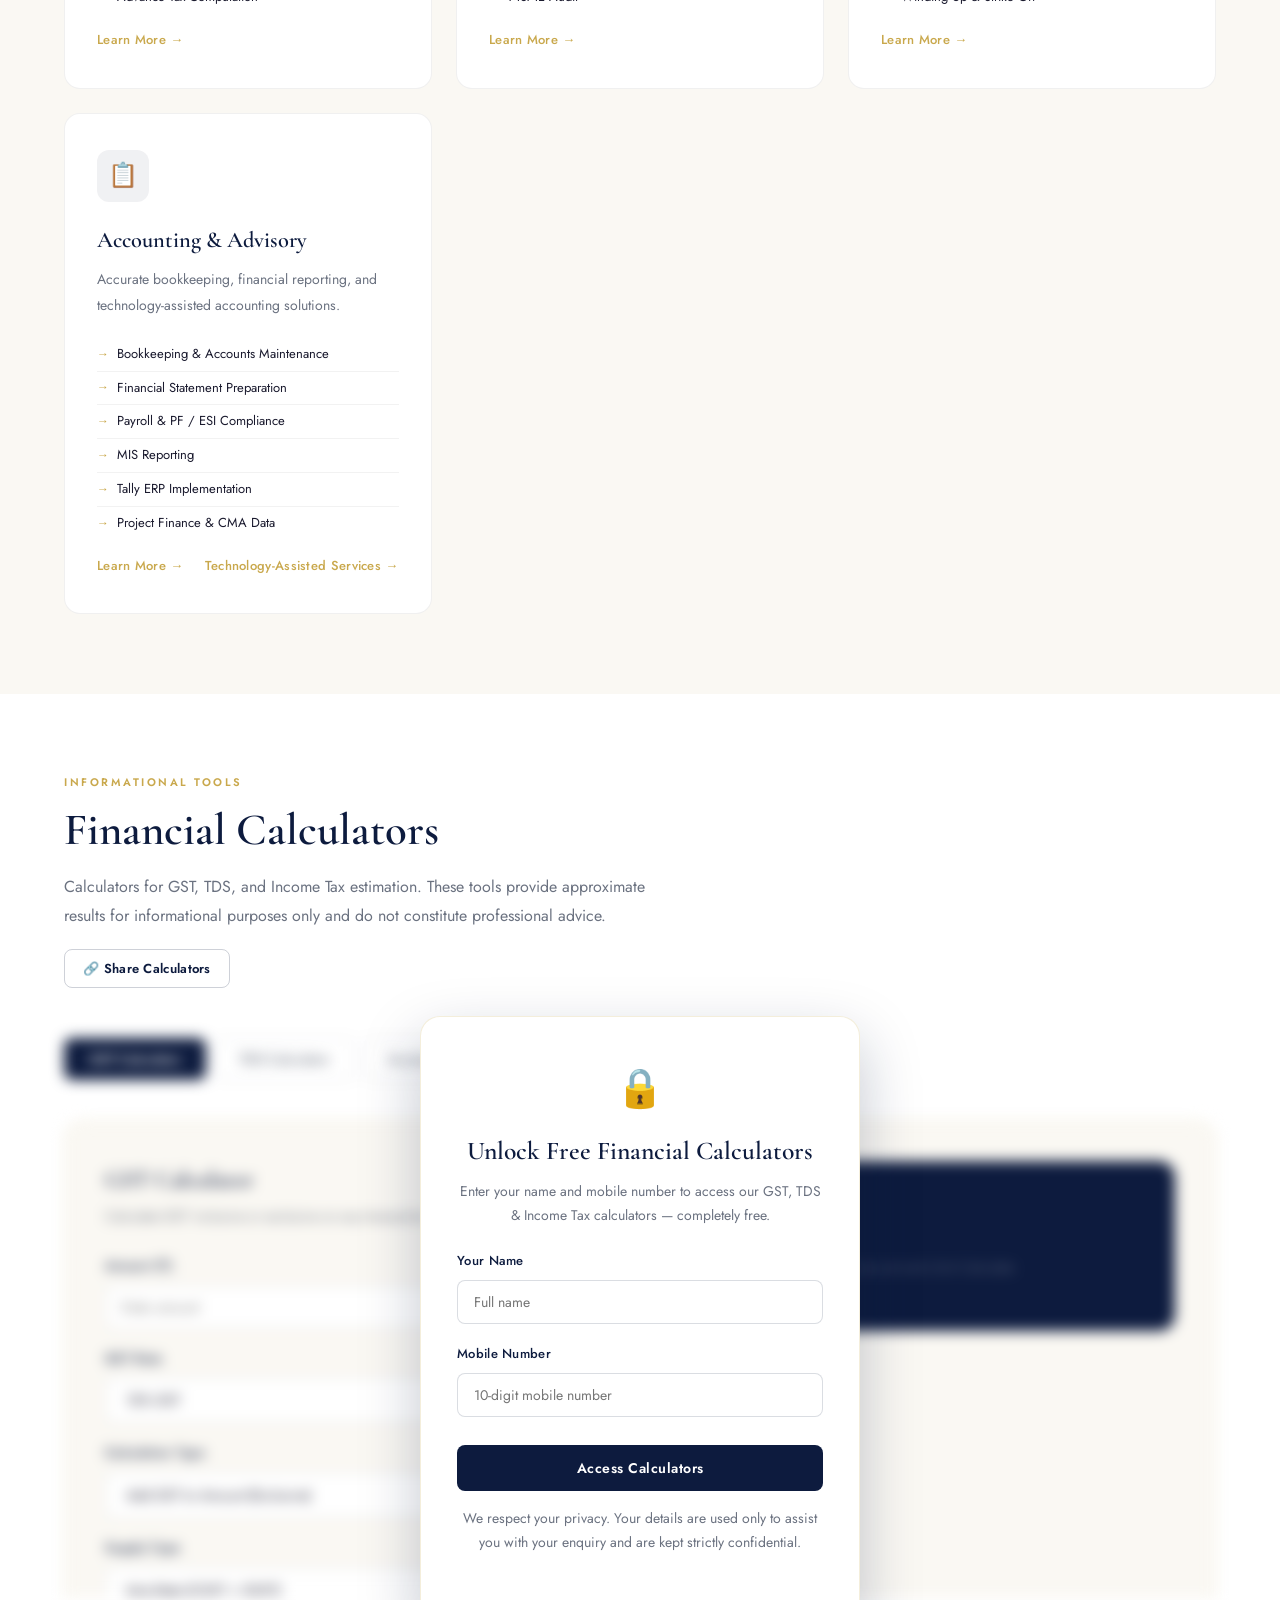
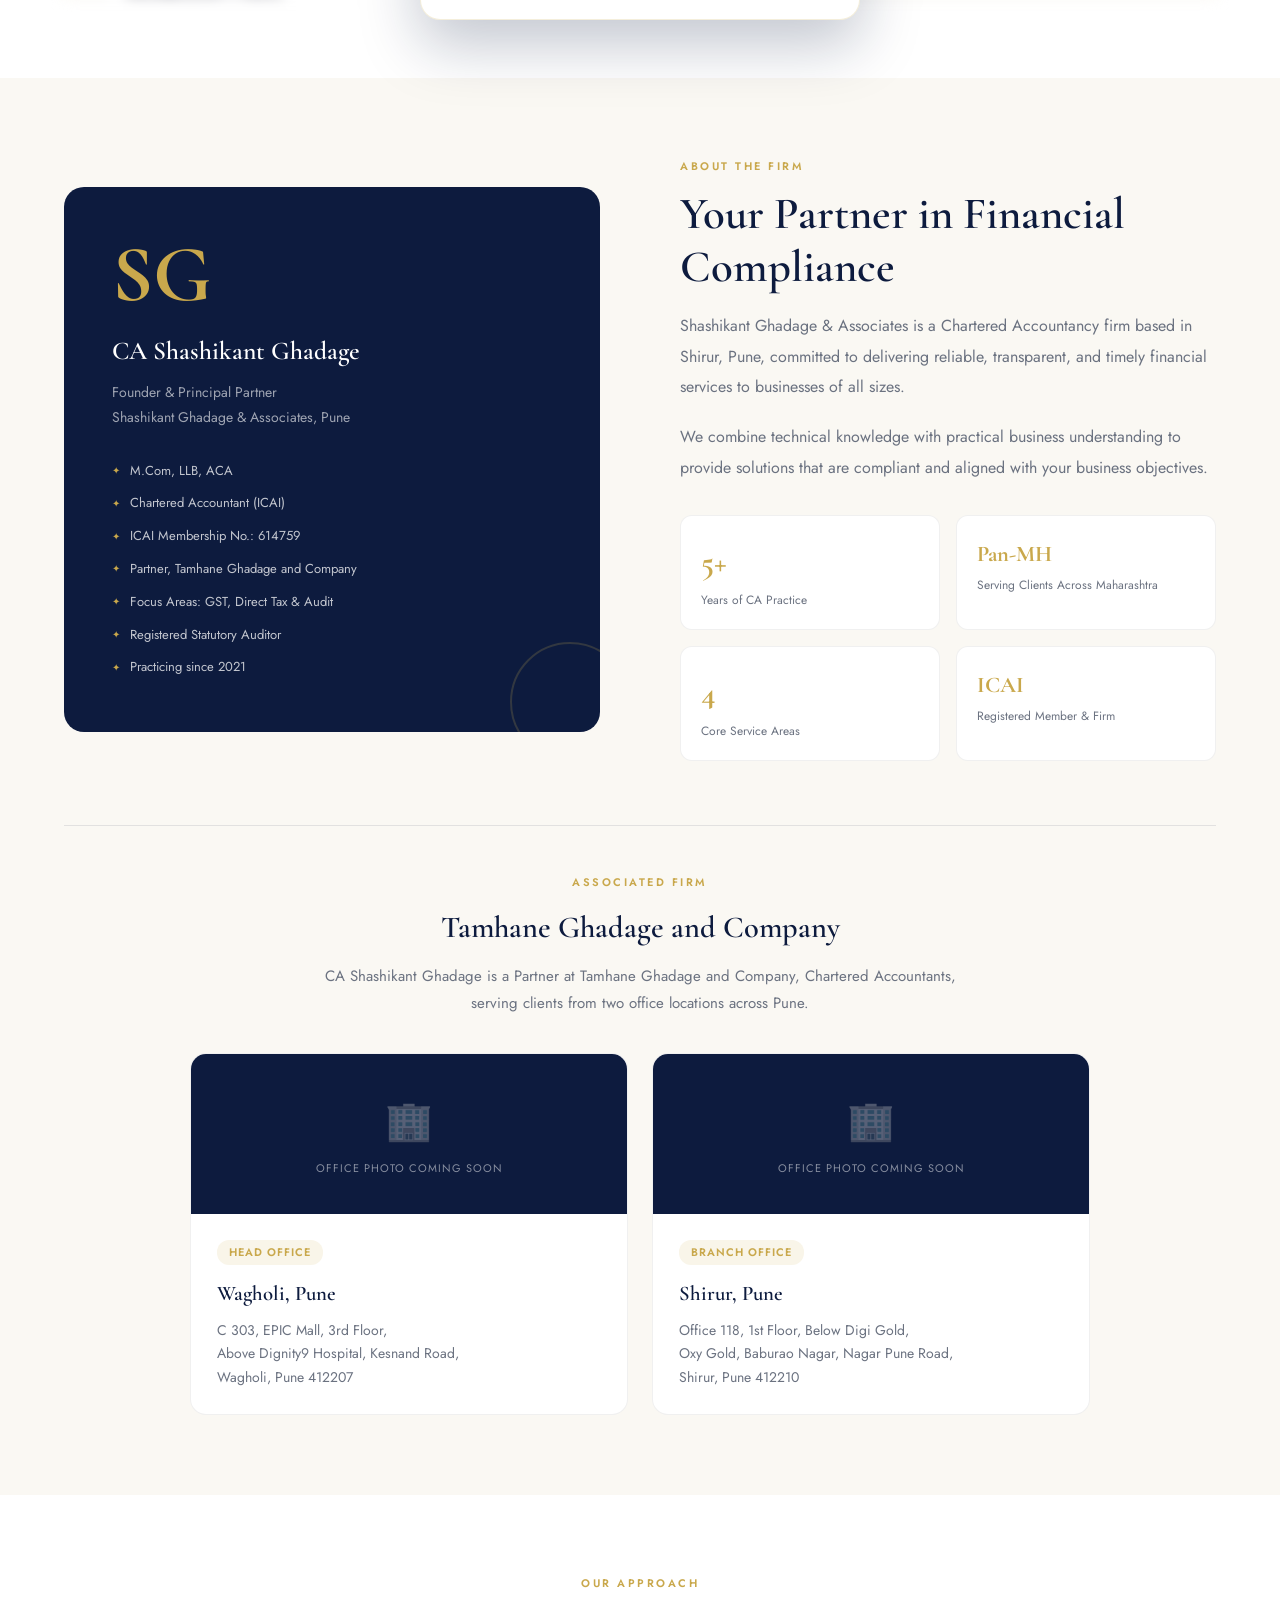
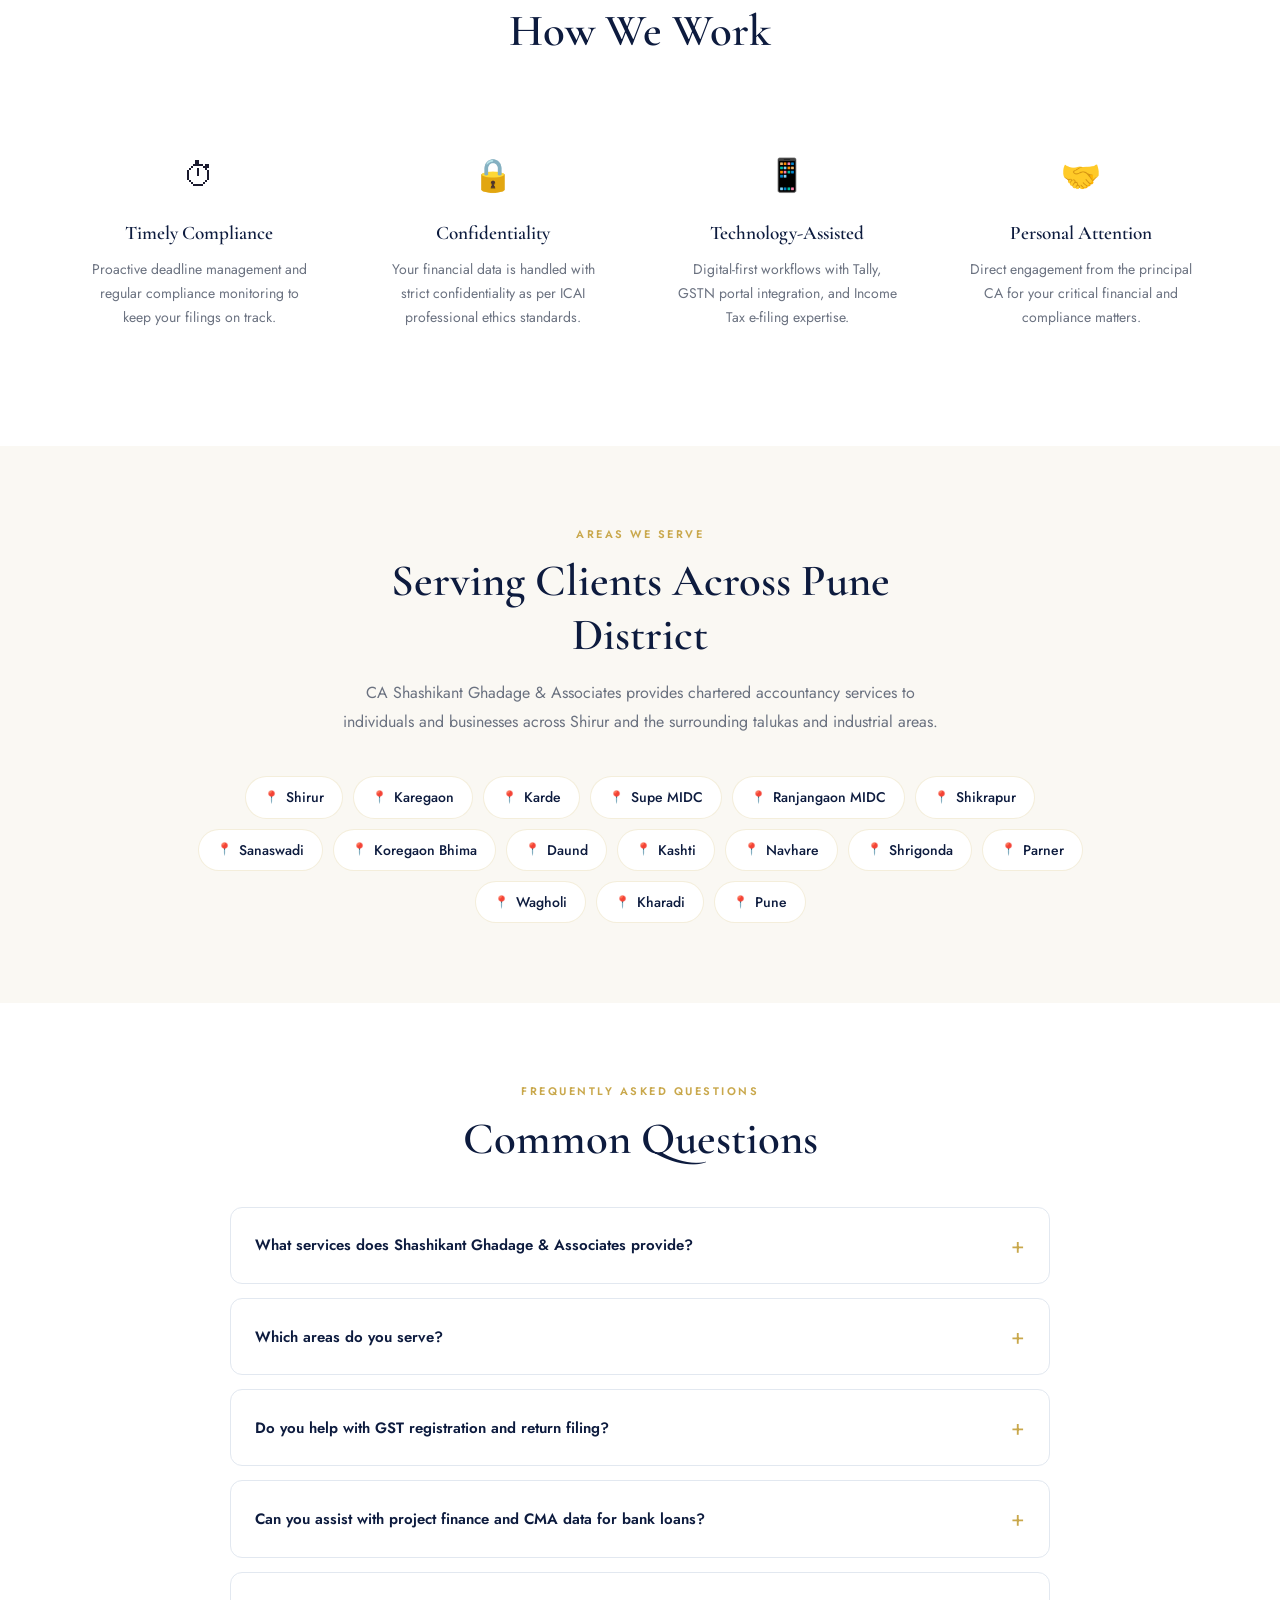
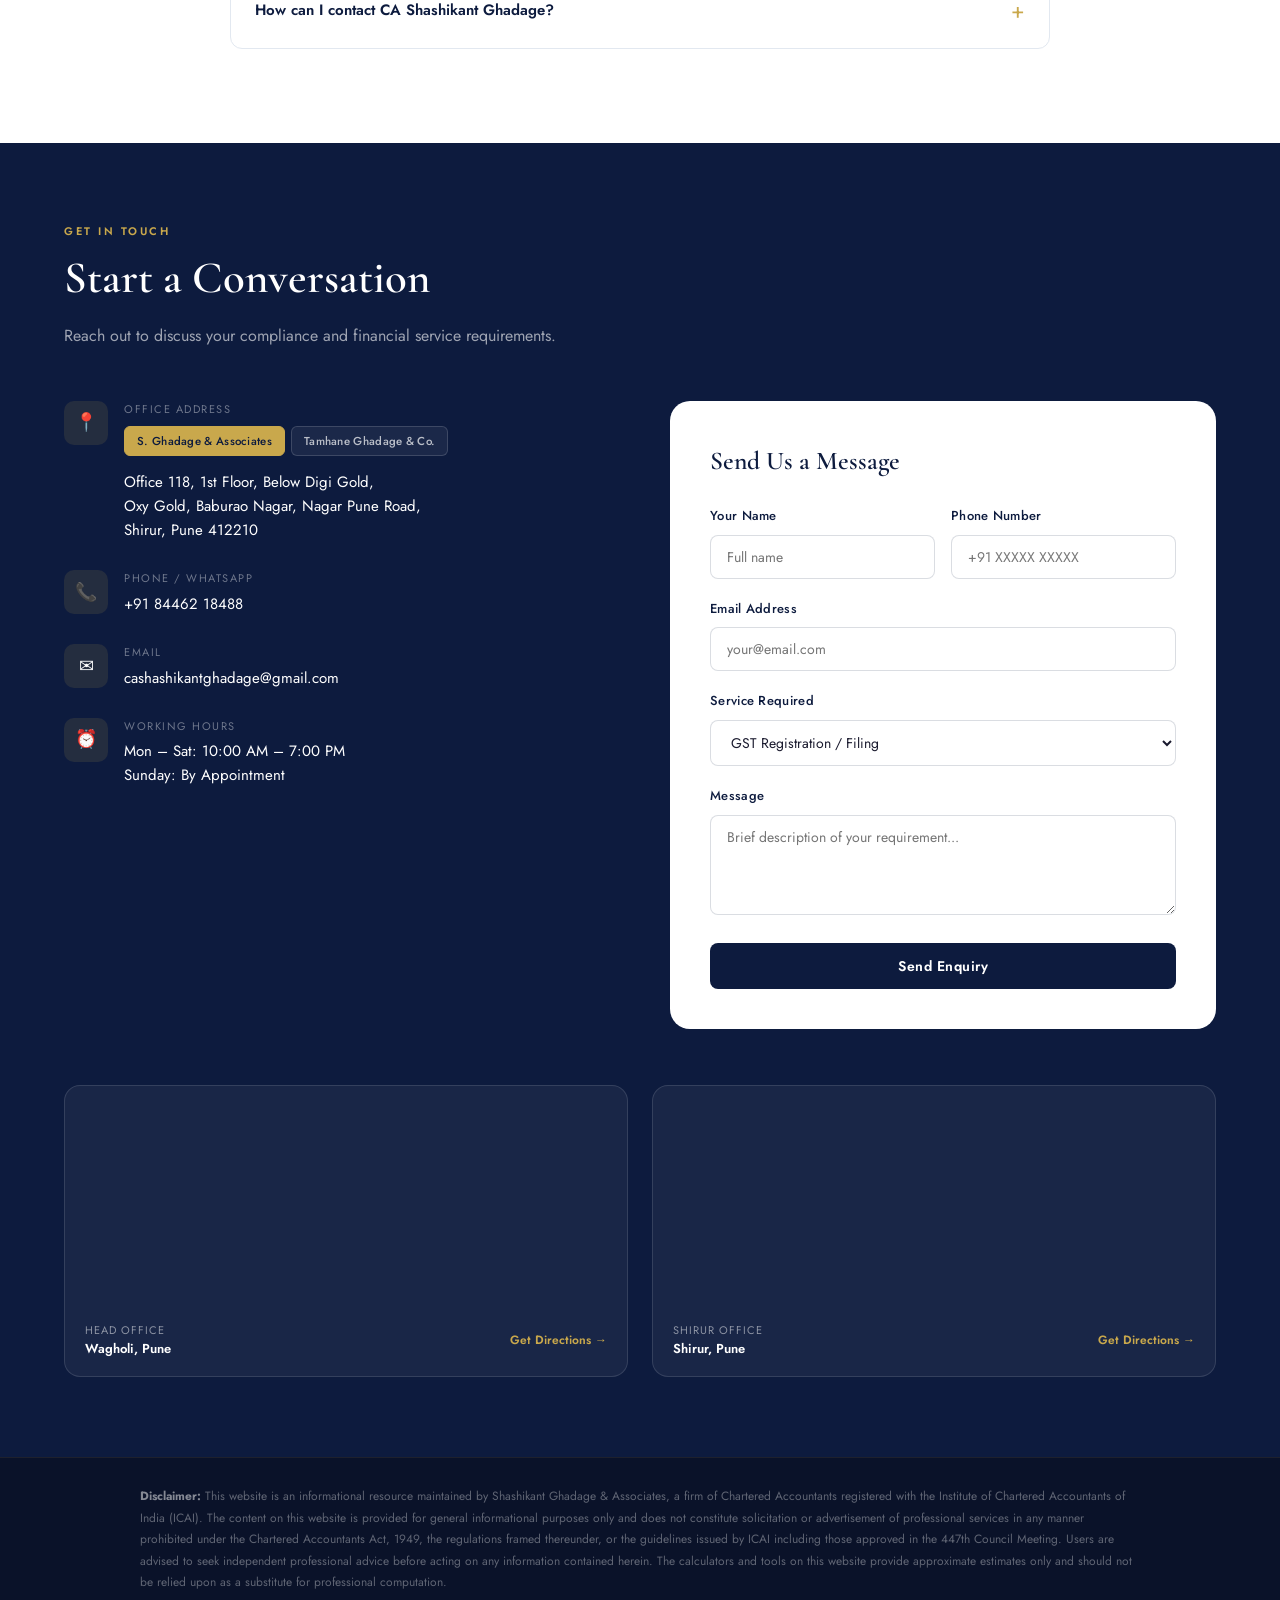
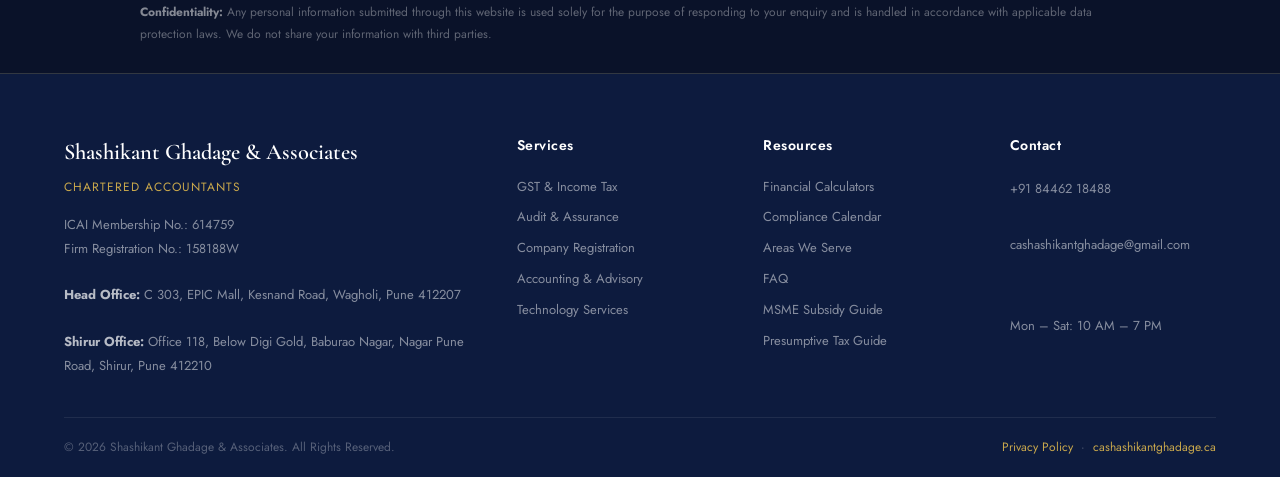
==== commit 36395119: "Add dedicated service pages and internal linking - New pages: GST & Income Tax, Audit & Assurance, C" ====
--- a/index.html
+++ b/index.html
@@ -358,6 +358,7 @@
         <li>TDS/TCS Compliance</li>
         <li>Advance Tax Computation</li>
       </ul>
+      <a href="gst-income-tax.html" class="svc-link">Learn More &rarr;</a>
     </div>
     <div class="service-card fade-up">
       <div class="svc-icon">&#128269;</div>
@@ -371,6 +372,7 @@
         <li>Bank Audit</li>
         <li>MSME Audit</li>
       </ul>
+      <a href="audit-assurance.html" class="svc-link">Learn More &rarr;</a>
     </div>
     <div class="service-card fade-up">
       <div class="svc-icon">&#127970;</div>
@@ -384,6 +386,7 @@
         <li>MSME / Udyam Registration</li>
         <li>Winding Up & Strike Off</li>
       </ul>
+      <a href="company-registration.html" class="svc-link">Learn More &rarr;</a>
     </div>
     <div class="service-card fade-up">
       <div class="svc-icon">&#128203;</div>
@@ -397,7 +400,8 @@
         <li>Tally ERP Implementation</li>
         <li>Project Finance & CMA Data</li>
       </ul>
-      <a href="automation-services.html" class="svc-link">Technology-Assisted Services &rarr;</a>
+      <a href="accounting-advisory.html" class="svc-link">Learn More &rarr;</a>
+      <a href="automation-services.html" class="svc-link" style="margin-left:16px;">Technology-Assisted Services &rarr;</a>
     </div>
   </div>
 </section>
@@ -849,10 +853,10 @@
     </div>
     <div class="footer-col">
       <h4>Services</h4>
-      <a href="#services">GST & Income Tax</a>
-      <a href="#services">Audit & Assurance</a>
-      <a href="#services">Company Registration</a>
-      <a href="#services">Accounting & Advisory</a>
+      <a href="gst-income-tax.html">GST & Income Tax</a>
+      <a href="audit-assurance.html">Audit & Assurance</a>
+      <a href="company-registration.html">Company Registration</a>
+      <a href="accounting-advisory.html">Accounting & Advisory</a>
       <a href="automation-services.html">Technology Services</a>
     </div>
     <div class="footer-col">
